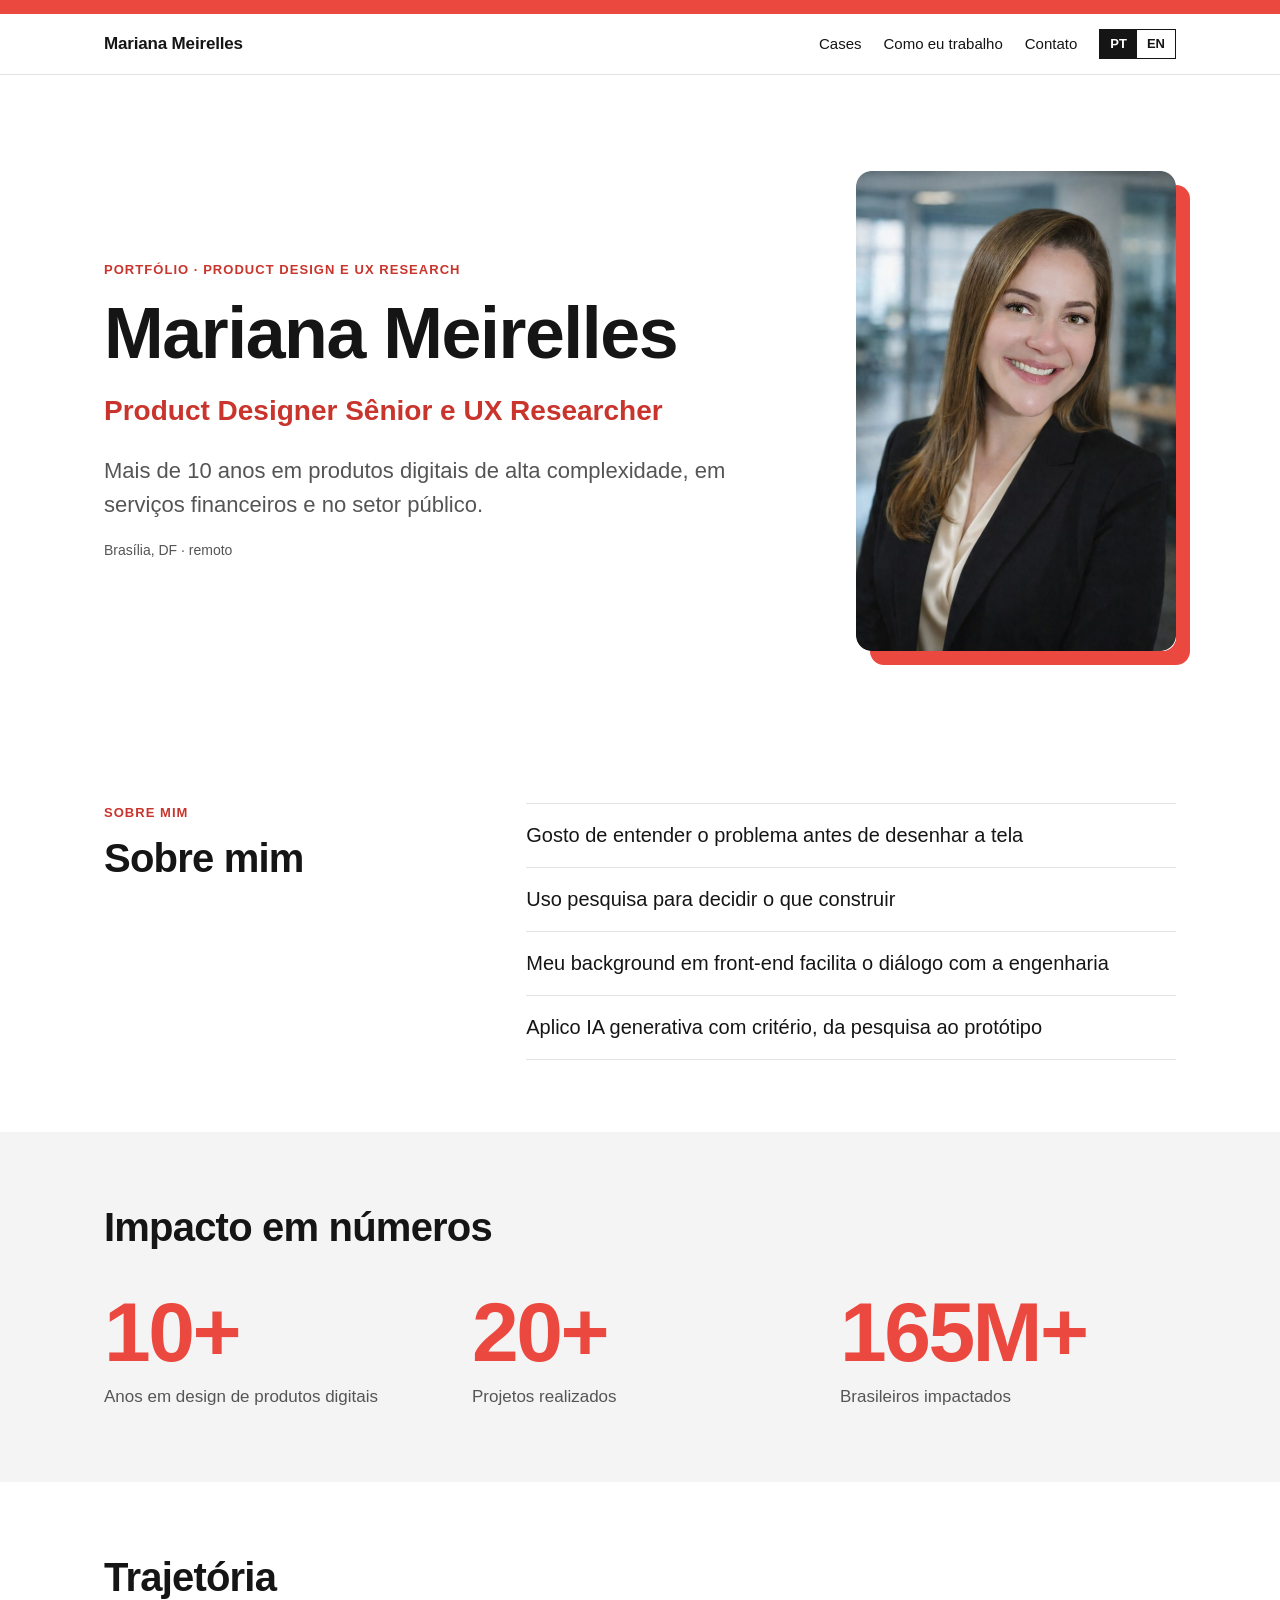
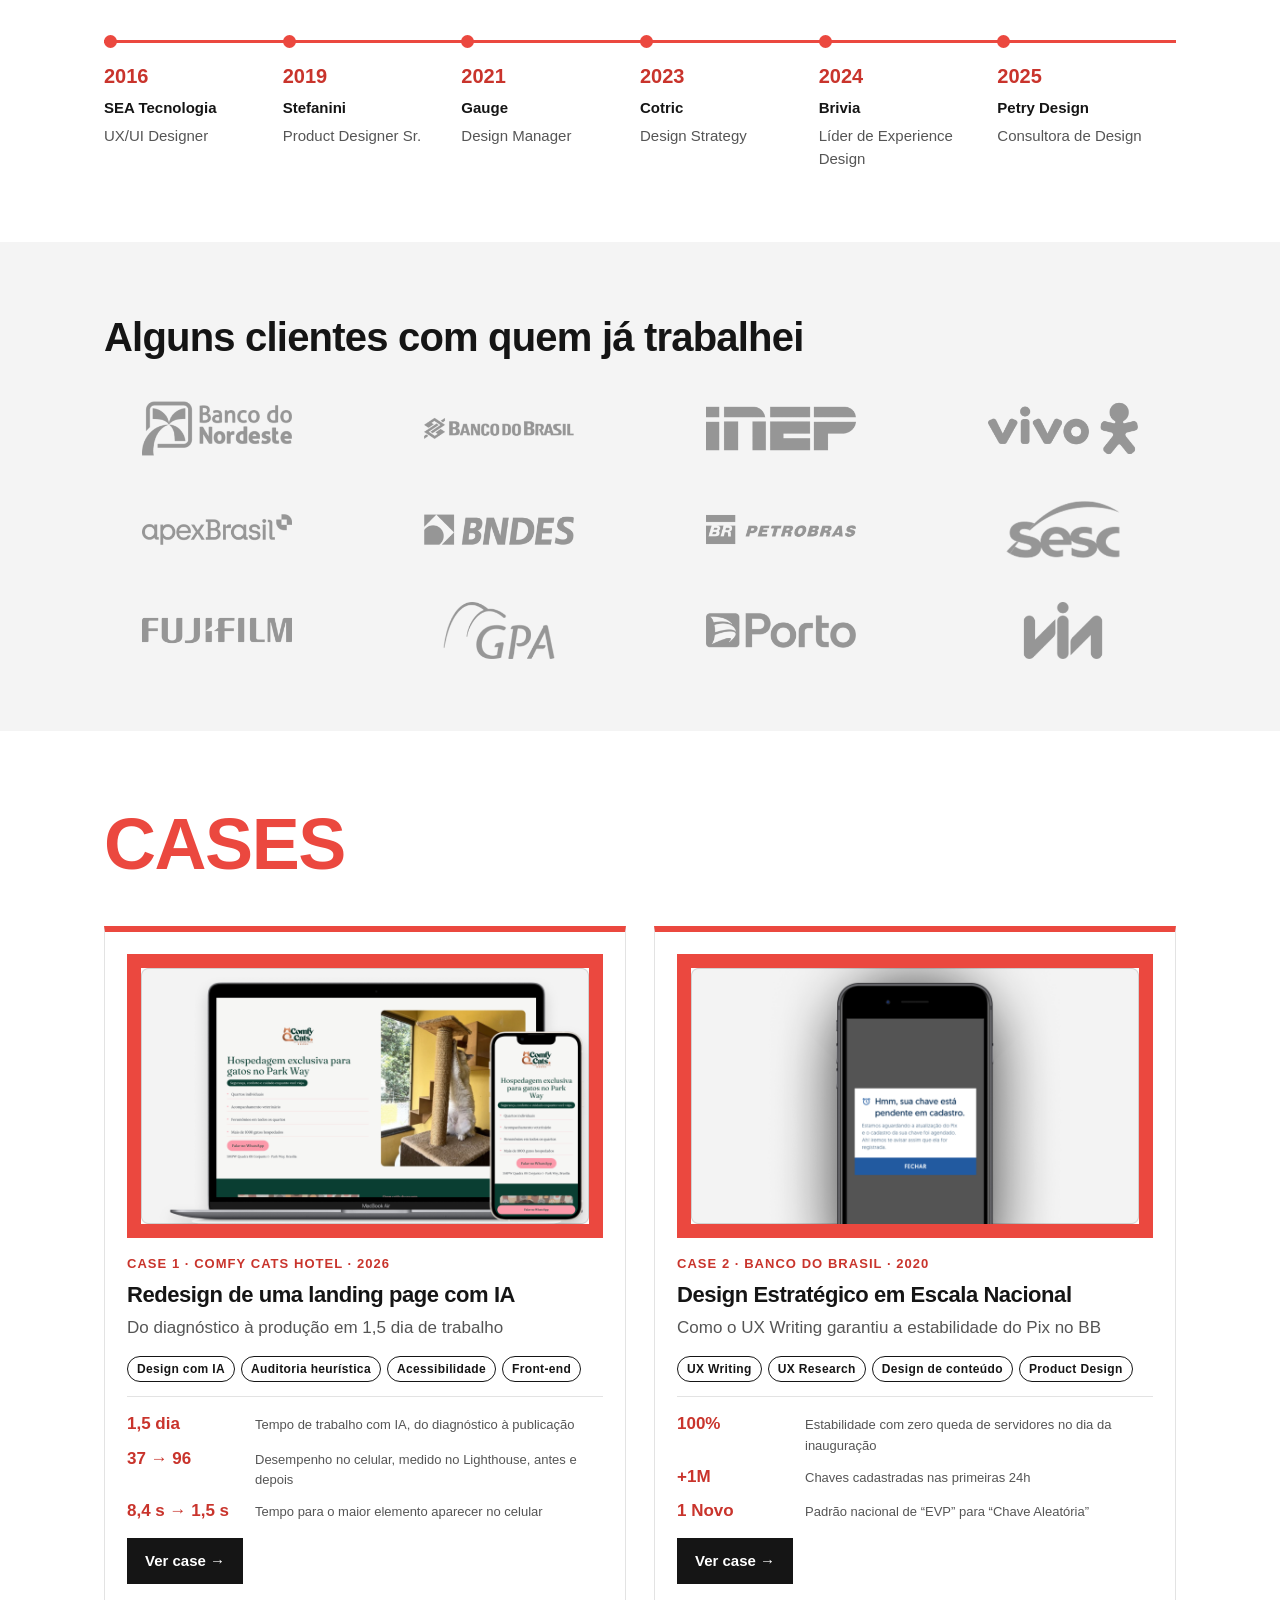
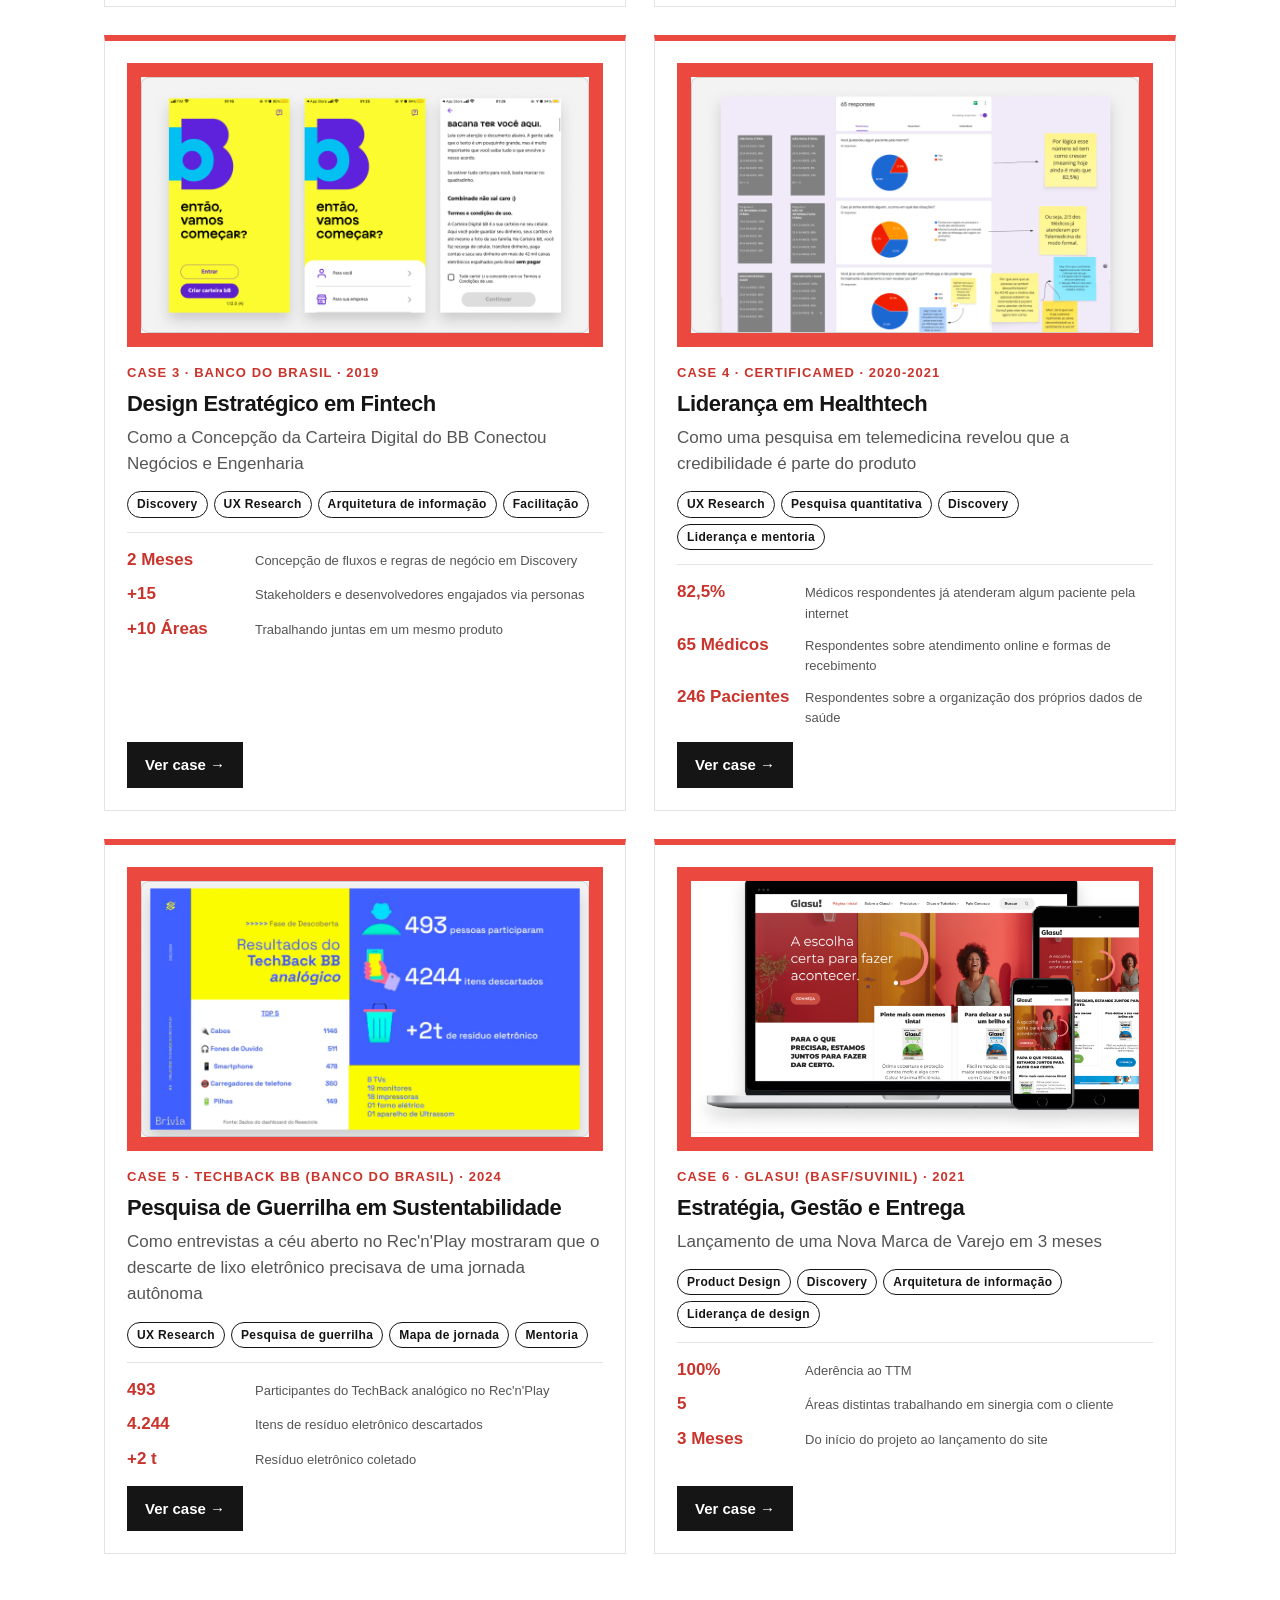
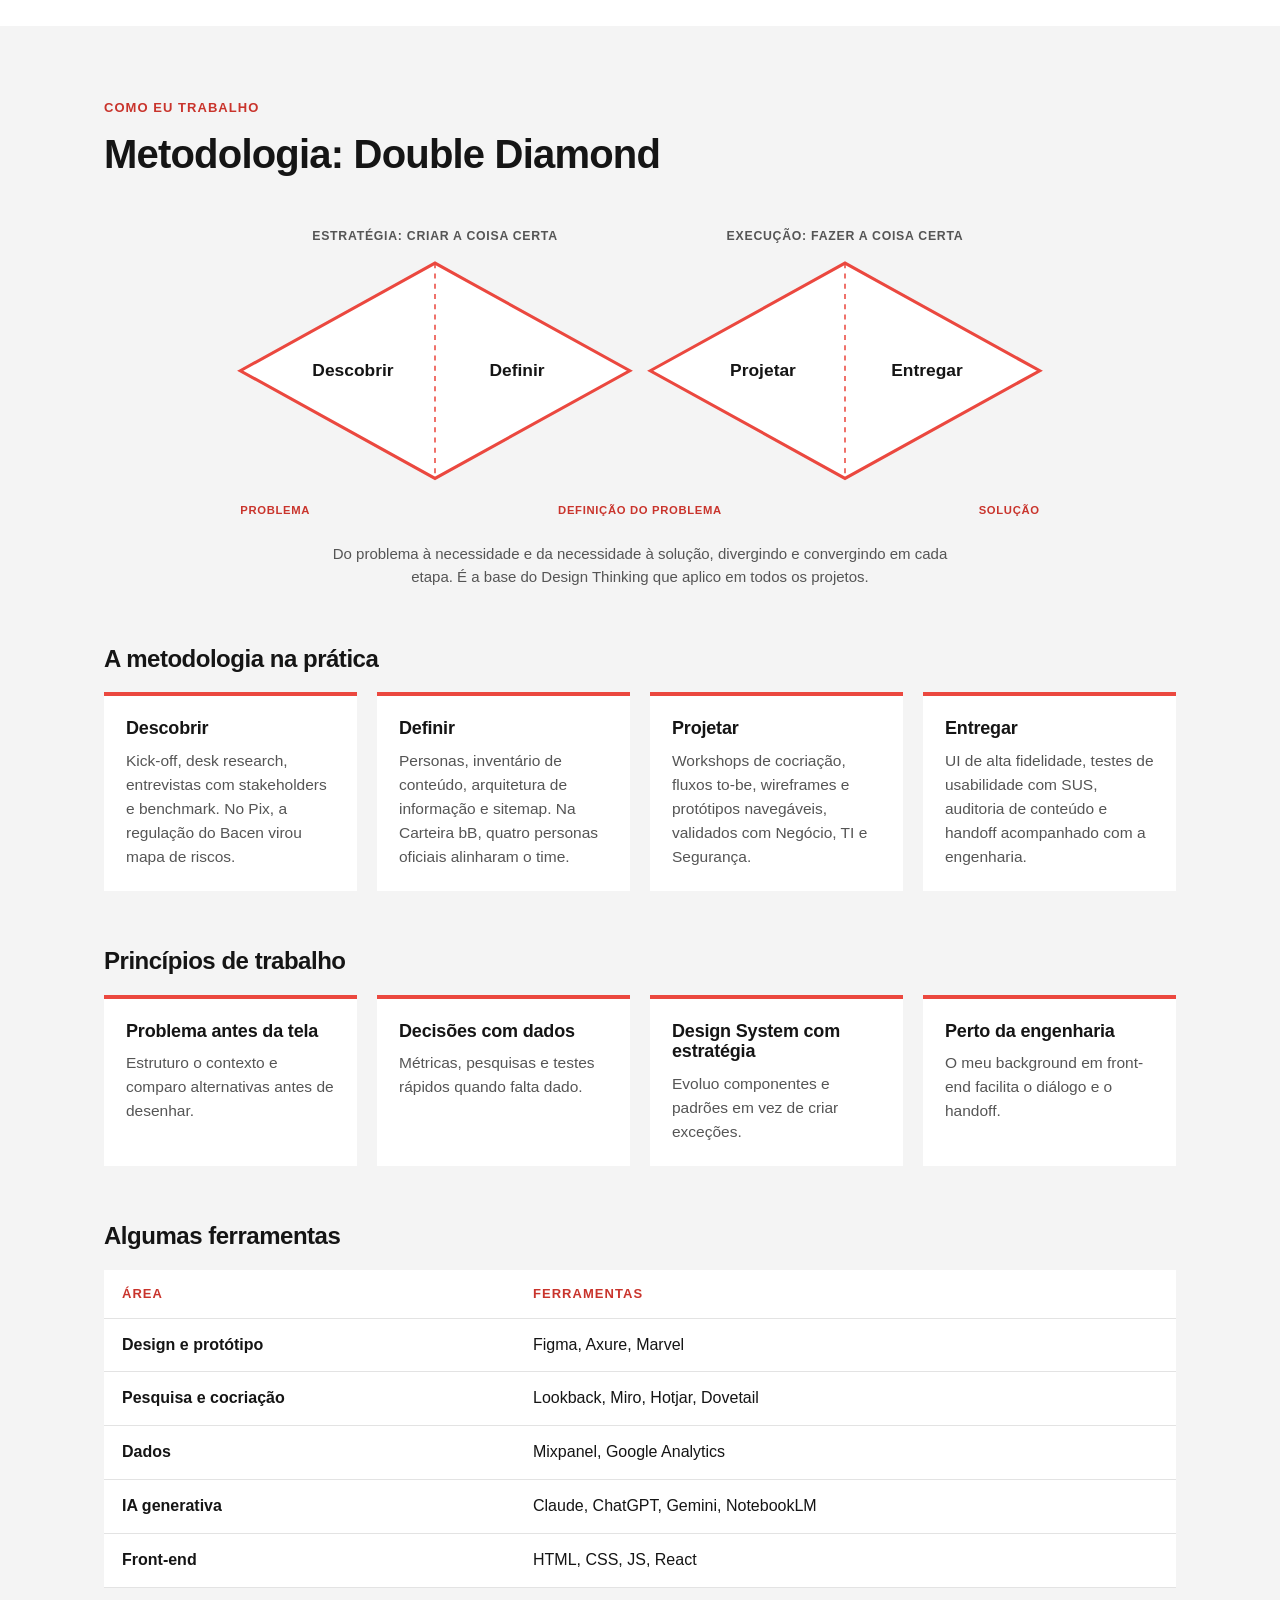
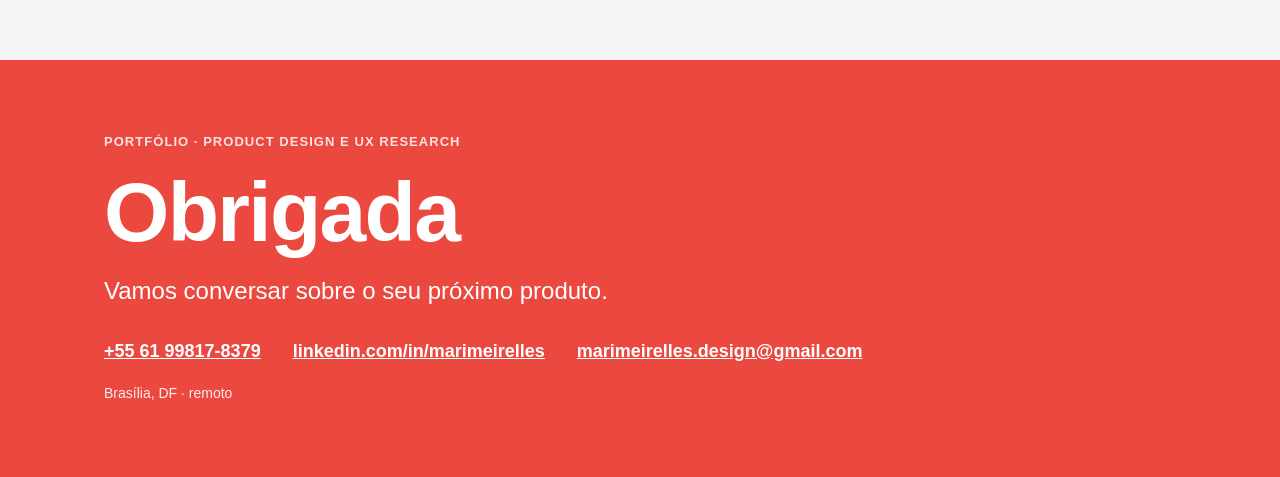
==== index.html @ c6594e9e "Adiciona o case Comfy Cats Hotel como Case 1 Co-Authored-By: Claude Opus 5.5 <noreply@anthropic.com>" ====
<!DOCTYPE html>
<html lang="pt-BR">
<head>
<meta charset="utf-8">
<meta name="viewport" content="width=device-width, initial-scale=1">
<title>Mariana Meirelles · Product Designer Sênior e UX Researcher</title>
<meta name="description" content="Portfólio de Mariana Meirelles, Product Designer Sênior e UX Researcher: cases de Comfy Cats Hotel, Pix, Carteira bB, CertificaMed, TechBack BB e Glasu!.">
<link rel="icon" type="image/png" href="favicon.png">
<link rel="apple-touch-icon" href="favicon.png">
<meta property="og:type" content="website">
<meta property="og:site_name" content="Mariana Meirelles">
<meta property="og:title" content="Mariana Meirelles · Product Designer Sênior e UX Researcher">
<meta property="og:description" content="Portfólio de Mariana Meirelles, Product Designer Sênior e UX Researcher: cases de Comfy Cats Hotel, Pix, Carteira bB, CertificaMed, TechBack BB e Glasu!.">
<meta property="og:url" content="https://marimeirelles.github.io/works/">
<meta property="og:image" content="https://marimeirelles.github.io/works/img/og-pt.png">
<meta property="og:image:width" content="1200">
<meta property="og:image:height" content="630">
<meta property="og:locale" content="pt_BR">
<meta name="twitter:card" content="summary_large_image">
<meta name="twitter:image" content="https://marimeirelles.github.io/works/img/og-pt.png">
<link rel="stylesheet" href="style.css">
</head>
<body>
<a class="skip" href="#main">Pular para o conteúdo</a>
<header class="top"><div class="wrap bar">
<a class="brand" href="index.html">Mariana Meirelles</a>
<nav aria-label="Principal">
<a href="index.html#cases">Cases</a><a href="index.html#como">Como eu trabalho</a><a href="index.html#contato">Contato</a>
<span class="lang"><a href="index.html" lang="pt" aria-current="true">PT</a><a href="en/index.html" lang="en" >EN</a></span>
</nav></div></header>
<main id="main">
<section class="hero"><div class="wrap hero-grid"><div>
<p class="kicker">PORTFÓLIO · PRODUCT DESIGN E UX RESEARCH</p>
<h1>Mariana Meirelles</h1>
<p class="role">Product Designer Sênior e UX Researcher</p>
<p class="lead">Mais de 10 anos em produtos digitais de alta complexidade, em serviços financeiros e no setor público.</p>
<p class="loc">Brasília, DF · remoto</p>
</div><img class="photo" src="img/foto-mariana.jpg" alt="Foto de Mariana Meirelles" width="640" height="960">
</div></section>
<section class="sec"><div class="wrap two"><div><p class="kicker">SOBRE MIM</p><h2>Sobre mim</h2></div><ul class="about"><li>Gosto de entender o problema antes de desenhar a tela</li><li>Uso pesquisa para decidir o que construir</li><li>Meu background em front-end facilita o diálogo com a engenharia</li><li>Aplico IA generativa com critério, da pesquisa ao protótipo</li></ul></div></section>
<section class="sec gray"><div class="wrap"><h2>Impacto em números</h2><div class="nums"><div><strong>10+</strong><span>Anos em design de produtos digitais</span></div><div><strong>20+</strong><span>Projetos realizados</span></div><div><strong>165M+</strong><span>Brasileiros impactados</span></div></div></div></section>
<section class="sec"><div class="wrap"><h2>Trajetória</h2><ol class="timeline"><li><span class="yr">2016</span><strong>SEA Tecnologia</strong><span>UX/UI Designer</span></li><li><span class="yr">2019</span><strong>Stefanini</strong><span>Product Designer Sr.</span></li><li><span class="yr">2021</span><strong>Gauge</strong><span>Design Manager</span></li><li><span class="yr">2023</span><strong>Cotric</strong><span>Design Strategy</span></li><li><span class="yr">2024</span><strong>Brivia</strong><span>Líder de Experience Design</span></li><li><span class="yr">2025</span><strong>Petry Design</strong><span>Consultora de Design</span></li></ol></div></section>
<section class="sec gray"><div class="wrap"><h2>Alguns clientes com quem já trabalhei</h2><ul class="logos"><li><img src="img/logos/banco-nordeste.png" alt="Banco do Nordeste" loading="lazy" width="538" height="204"></li><li><img src="img/logos/bb.png" alt="Banco do Brasil" loading="lazy" width="538" height="204"></li><li><img src="img/logos/inep.png" alt="Inep" loading="lazy" width="538" height="204"></li><li><img src="img/logos/vivo.png" alt="Vivo" loading="lazy" width="538" height="204"></li><li><img src="img/logos/apex-brasil.png" alt="ApexBrasil" loading="lazy" width="538" height="204"></li><li><img src="img/logos/bndes.png" alt="BNDES" loading="lazy" width="538" height="204"></li><li><img src="img/logos/petrobras.png" alt="Petrobras" loading="lazy" width="538" height="204"></li><li><img src="img/logos/sesc.png" alt="Sesc" loading="lazy" width="538" height="204"></li><li><img src="img/logos/fujifilm.png" alt="Fujifilm" loading="lazy" width="538" height="204"></li><li><img src="img/logos/gpa.png" alt="GPA" loading="lazy" width="538" height="204"></li><li><img src="img/logos/porto.png" alt="Porto" loading="lazy" width="538" height="204"></li><li><img src="img/logos/via.png" alt="Via" loading="lazy" width="538" height="204"></li></ul></div></section>
<section class="sec" id="cases"><div class="wrap"><h2 class="big">CASES</h2><div class="cases"><article class="case-card"><a href="comfy-cats-hotel.html" aria-label="Ver case: Do diagnóstico à produção em 1,5 dia de trabalho">
<div class="shot"><img src="img/comfy-mockups.png" alt="" loading="lazy" width="964" height="552"></div>
<p class="num">CASE 1 · COMFY CATS HOTEL · 2026</p>
<h3>Redesign de uma landing page com IA</h3><p class="sub">Do diagnóstico à produção em 1,5 dia de trabalho</p></a>
<ul class="tags"><li>Design com IA</li><li>Auditoria heurística</li><li>Acessibilidade</li><li>Front-end</li></ul>
<dl class="mini"><div><dt>1,5 dia</dt><dd>Tempo de trabalho com IA, do diagnóstico à publicação</dd></div><div><dt>37 → 96</dt><dd>Desempenho no celular, medido no Lighthouse, antes e depois</dd></div><div><dt>8,4 s → 1,5 s</dt><dd>Tempo para o maior elemento aparecer no celular</dd></div></dl>
<a class="btn" href="comfy-cats-hotel.html">Ver case <span aria-hidden="true">→</span></a></article><article class="case-card"><a href="pix.html" aria-label="Ver case: Como o UX Writing garantiu a estabilidade do Pix no BB">
<div class="shot"><img src="img/pix-mensagem-chave-pendente.png" alt="" loading="lazy" width="964" height="552"></div>
<p class="num">CASE 2 · BANCO DO BRASIL · 2020</p>
<h3>Design Estratégico em Escala Nacional</h3><p class="sub">Como o UX Writing garantiu a estabilidade do Pix no BB</p></a>
<ul class="tags"><li>UX Writing</li><li>UX Research</li><li>Design de conteúdo</li><li>Product Design</li></ul>
<dl class="mini"><div><dt>100%</dt><dd>Estabilidade com zero queda de servidores no dia da inauguração</dd></div><div><dt>+1M</dt><dd>Chaves cadastradas nas primeiras 24h</dd></div><div><dt>1 Novo</dt><dd>Padrão nacional de “EVP” para “Chave Aleatória”</dd></div></dl>
<a class="btn" href="pix.html">Ver case <span aria-hidden="true">→</span></a></article><article class="case-card"><a href="carteira-bb.html" aria-label="Ver case: Como a Concepção da Carteira Digital do BB Conectou Negócios e Engenharia">
<div class="shot"><img src="img/carteira-layout-onboarding.png" alt="" loading="lazy" width="964" height="552"></div>
<p class="num">CASE 3 · BANCO DO BRASIL · 2019</p>
<h3>Design Estratégico em Fintech</h3><p class="sub">Como a Concepção da Carteira Digital do BB Conectou Negócios e Engenharia</p></a>
<ul class="tags"><li>Discovery</li><li>UX Research</li><li>Arquitetura de informação</li><li>Facilitação</li></ul>
<dl class="mini"><div><dt>2 Meses</dt><dd>Concepção de fluxos e regras de negócio em Discovery</dd></div><div><dt>+15</dt><dd>Stakeholders e desenvolvedores engajados via personas</dd></div><div><dt>+10 Áreas</dt><dd>Trabalhando juntas em um mesmo produto</dd></div></dl>
<a class="btn" href="carteira-bb.html">Ver case <span aria-hidden="true">→</span></a></article><article class="case-card"><a href="certificamed.html" aria-label="Ver case: Como uma pesquisa em telemedicina revelou que a credibilidade é parte do produto">
<div class="shot"><img src="img/certificamed-pesquisa-com-medicos.png" alt="" loading="lazy" width="964" height="552"></div>
<p class="num">CASE 4 · CERTIFICAMED · 2020-2021</p>
<h3>Liderança em Healthtech</h3><p class="sub">Como uma pesquisa em telemedicina revelou que a credibilidade é parte do produto</p></a>
<ul class="tags"><li>UX Research</li><li>Pesquisa quantitativa</li><li>Discovery</li><li>Liderança e mentoria</li></ul>
<dl class="mini"><div><dt>82,5%</dt><dd>Médicos respondentes já atenderam algum paciente pela internet</dd></div><div><dt>65 Médicos</dt><dd>Respondentes sobre atendimento online e formas de recebimento</dd></div><div><dt>246 Pacientes</dt><dd>Respondentes sobre a organização dos próprios dados de saúde</dd></div></dl>
<a class="btn" href="certificamed.html">Ver case <span aria-hidden="true">→</span></a></article><article class="case-card"><a href="techback-bb.html" aria-label="Ver case: Como entrevistas a céu aberto no Rec&#x27;n&#x27;Play mostraram que o descarte de lixo eletrônico precisava de uma jornada autônoma">
<div class="shot"><img src="img/techback-resultados.png" alt="" loading="lazy" width="964" height="552"></div>
<p class="num">CASE 5 · TECHBACK BB (BANCO DO BRASIL) · 2024</p>
<h3>Pesquisa de Guerrilha em Sustentabilidade</h3><p class="sub">Como entrevistas a céu aberto no Rec'n'Play mostraram que o descarte de lixo eletrônico precisava de uma jornada autônoma</p></a>
<ul class="tags"><li>UX Research</li><li>Pesquisa de guerrilha</li><li>Mapa de jornada</li><li>Mentoria</li></ul>
<dl class="mini"><div><dt>493</dt><dd>Participantes do TechBack analógico no Rec'n'Play</dd></div><div><dt>4.244</dt><dd>Itens de resíduo eletrônico descartados</dd></div><div><dt>+2 t</dt><dd>Resíduo eletrônico coletado</dd></div></dl>
<a class="btn" href="techback-bb.html">Ver case <span aria-hidden="true">→</span></a></article><article class="case-card"><a href="glasu.html" aria-label="Ver case: Lançamento de uma Nova Marca de Varejo em 3 meses">
<div class="shot"><img src="img/glasu-capa.png" alt="" loading="lazy" width="964" height="552"></div>
<p class="num">CASE 6 · GLASU! (BASF/SUVINIL) · 2021</p>
<h3>Estratégia, Gestão e Entrega</h3><p class="sub">Lançamento de uma Nova Marca de Varejo em 3 meses</p></a>
<ul class="tags"><li>Product Design</li><li>Discovery</li><li>Arquitetura de informação</li><li>Liderança de design</li></ul>
<dl class="mini"><div><dt>100%</dt><dd>Aderência ao TTM</dd></div><div><dt>5</dt><dd>Áreas distintas trabalhando em sinergia com o cliente</dd></div><div><dt>3 Meses</dt><dd>Do início do projeto ao lançamento do site</dd></div></dl>
<a class="btn" href="glasu.html">Ver case <span aria-hidden="true">→</span></a></article></div></div></section>
<section class="sec gray" id="como"><div class="wrap">
<p class="kicker">COMO EU TRABALHO</p><h2>Metodologia: Double Diamond</h2>
<svg class="dd" viewBox="0 0 800 300" role="img" aria-label="Double Diamond: Descobrir, Definir, Projetar, Entregar">
<text x="200" y="22" class="t">ESTRATÉGIA: CRIAR A COISA CERTA</text><text x="600" y="22" class="t">EXECUÇÃO: FAZER A COISA CERTA</text>
<polygon points="10,150 200,45 390,150 200,255" /><polygon points="410,150 600,45 790,150 600,255" />
<line x1="200" y1="45" x2="200" y2="255"/><line x1="600" y1="45" x2="600" y2="255"/>
<text x="120" y="155" class="l">Descobrir</text><text x="280" y="155" class="l">Definir</text>
<text x="520" y="155" class="l">Projetar</text><text x="680" y="155" class="l">Entregar</text>
<text x="10" y="290" class="b" style="text-anchor:start">PROBLEMA</text><text x="400" y="290" class="b">DEFINIÇÃO DO PROBLEMA</text><text x="790" y="290" class="b" style="text-anchor:end">SOLUÇÃO</text>
</svg><p class="cap center">Do problema à necessidade e da necessidade à solução, divergindo e convergindo em cada etapa. É a base do Design Thinking que aplico em todos os projetos.</p>
<h3 class="h3">A metodologia na prática</h3><div class="grid4"><div class="card"><h4>Descobrir</h4><p>Kick-off, desk research, entrevistas com stakeholders e benchmark. No Pix, a regulação do Bacen virou mapa de riscos.</p></div><div class="card"><h4>Definir</h4><p>Personas, inventário de conteúdo, arquitetura de informação e sitemap. Na Carteira bB, quatro personas oficiais alinharam o time.</p></div><div class="card"><h4>Projetar</h4><p>Workshops de cocriação, fluxos to-be, wireframes e protótipos navegáveis, validados com Negócio, TI e Segurança.</p></div><div class="card"><h4>Entregar</h4><p>UI de alta fidelidade, testes de usabilidade com SUS, auditoria de conteúdo e handoff acompanhado com a engenharia.</p></div></div><h3 class="h3">Princípios de trabalho</h3><div class="grid4"><div class="card"><h4>Problema antes da tela</h4><p>Estruturo o contexto e comparo alternativas antes de desenhar.</p></div><div class="card"><h4>Decisões com dados</h4><p>Métricas, pesquisas e testes rápidos quando falta dado.</p></div><div class="card"><h4>Design System com estratégia</h4><p>Evoluo componentes e padrões em vez de criar exceções.</p></div><div class="card"><h4>Perto da engenharia</h4><p>O meu background em front-end facilita o diálogo e o handoff.</p></div></div><h3 class="h3">Algumas ferramentas</h3><table class="tools"><thead><tr><th scope="col">Área</th><th scope="col">Ferramentas</th></tr></thead><tbody><tr><th scope="row">Design e protótipo</th><td>Figma, Axure, Marvel</td></tr><tr><th scope="row">Pesquisa e cocriação</th><td>Lookback, Miro, Hotjar, Dovetail</td></tr><tr><th scope="row">Dados</th><td>Mixpanel, Google Analytics</td></tr><tr><th scope="row">IA generativa</th><td>Claude, ChatGPT, Gemini, NotebookLM</td></tr><tr><th scope="row">Front-end</th><td>HTML, CSS, JS, React</td></tr></tbody></table></div></section>
</main>
<footer id="contato" class="foot"><div class="wrap">
<p class="kicker light">PORTFÓLIO · PRODUCT DESIGN E UX RESEARCH</p>
<h2>Obrigada</h2><p class="talk">Vamos conversar sobre o seu próximo produto.</p>
<ul class="contact">
<li><a href="tel:+5561998178379">+55 61 99817-8379</a></li>
<li><a href="https://linkedin.com/in/marimeirelles" target="_blank" rel="noopener">linkedin.com/in/marimeirelles</a></li>
<li><a href="mailto:marimeirelles.design@gmail.com">marimeirelles.design@gmail.com</a></li>
</ul><p class="loc">Brasília, DF · remoto</p></div></footer>
</body>
</html>
---- style.css ----
:root{--red:#EB483F;--red-d:#C9342C;--ink:#151515;--mut:#555;--line:#E3E3E3;--gray:#F4F4F4}
*{box-sizing:border-box}
html{scroll-behavior:smooth}
body{margin:0;font-family:"Helvetica Neue",Helvetica,Arial,sans-serif;color:var(--ink);background:#fff;line-height:1.55;font-size:17px;-webkit-font-smoothing:antialiased}
img{max-width:100%;height:auto;display:block}
a{color:inherit}
a:focus-visible{outline:3px solid var(--ink);outline-offset:3px}
.skip{position:absolute;left:-999px}.skip:focus{left:12px;top:12px;background:#fff;padding:8px 12px;z-index:9}
.wrap{max-width:1120px;margin:0 auto;padding:0 24px}
.top{border-top:14px solid var(--red);background:#fff;position:sticky;top:0;z-index:5;border-bottom:1px solid var(--line)}
.bar{display:flex;justify-content:space-between;align-items:center;gap:16px;min-height:60px;flex-wrap:wrap}
.brand{font-weight:700;text-decoration:none;letter-spacing:-.01em}
nav{display:flex;gap:22px;align-items:center;font-size:15px;flex-wrap:wrap}
nav a{text-decoration:none;font-weight:500}
nav a:hover{color:var(--red-d)}
.lang{display:inline-flex;border:1px solid var(--ink)}
.lang a{padding:4px 10px;font-weight:700;font-size:13px}
.lang a[aria-current]{background:var(--ink);color:#fff}
.kicker{font-size:13px;font-weight:700;letter-spacing:.08em;color:var(--red-d);margin:0 0 12px}
.kicker.light{color:#fff;opacity:.85}
h1,h2,h3,h4{line-height:1.15;letter-spacing:-.02em;margin:0}
.hero{padding:96px 0 80px}
.hero-grid{display:grid;grid-template-columns:1fr minmax(220px,320px);gap:56px;align-items:center}
.photo{width:100%;border-radius:14px;box-shadow:14px 14px 0 var(--red)}
.hero h1{font-size:clamp(40px,5.6vw,72px);font-weight:700}
.role{font-size:clamp(20px,3vw,28px);font-weight:700;color:var(--red-d);margin:14px 0 0}
.lead{font-size:clamp(18px,2.2vw,22px);max-width:640px;margin:22px 0 0;color:var(--mut)}
.loc{font-size:14px;color:var(--mut);margin:18px 0 0}
.sec{padding:72px 0}
.sec.gray{background:var(--gray)}
.sec h2{font-size:clamp(28px,4vw,40px);font-weight:700;margin-bottom:40px}
.sec h2.big{font-size:clamp(44px,7vw,72px);color:var(--red)}
.two{display:grid;grid-template-columns:1fr 1.7fr;gap:40px}
.about{list-style:none;margin:0;padding:0;font-size:20px}
.about li{padding:16px 0;border-top:1px solid var(--line)}
.about li:last-child{border-bottom:1px solid var(--line)}
.nums{display:grid;grid-template-columns:repeat(3,1fr);gap:32px}
.nums strong{display:block;font-size:clamp(48px,8vw,84px);line-height:1;color:var(--red);letter-spacing:-.03em}
.nums span{display:block;margin-top:10px;color:var(--mut)}
.timeline{list-style:none;margin:0;padding:0;display:grid;grid-template-columns:repeat(6,1fr);gap:0;border-top:3px solid var(--red)}
.timeline li{padding:18px 16px 0 0;display:flex;flex-direction:column;gap:4px;font-size:15px;position:relative}
.timeline li::before{content:"";position:absolute;top:-8px;left:0;width:13px;height:13px;border-radius:50%;background:var(--red)}
.timeline .yr{font-weight:700;color:var(--red-d);font-size:20px}
.timeline li span:last-child{color:var(--mut)}
.logos{list-style:none;margin:0;padding:0;display:grid;grid-template-columns:repeat(4,1fr);gap:44px 56px;align-items:center}
.logos img{width:100%;max-width:150px;margin:0 auto}
.cases{display:grid;grid-template-columns:repeat(2,1fr);gap:28px}
.case-card{border:1px solid var(--line);border-top:6px solid var(--red);padding:22px;display:flex;flex-direction:column;gap:14px;background:#fff}
.case-card>a:first-child{text-decoration:none;display:block}
.shot{background:var(--red);padding:14px;margin-bottom:16px}
.shot img{background:#fff;aspect-ratio:964/552;object-fit:cover;width:100%}
.num{font-size:13px;font-weight:700;letter-spacing:.08em;color:var(--red-d);margin:0 0 8px}
.case-card h3{font-size:22px}
.sub{color:var(--mut);margin:8px 0 0}
.tags{list-style:none;display:flex;flex-wrap:wrap;gap:6px;margin:0;padding:0}
.tags li{font-size:12px;font-weight:700;letter-spacing:.03em;border:1px solid var(--ink);padding:3px 9px;border-radius:99px}
.mini{margin:0;display:grid;gap:8px;border-top:1px solid var(--line);padding-top:14px}
.mini div{display:grid;grid-template-columns:118px 1fr;gap:10px;align-items:baseline}
.mini dt{white-space:nowrap}
.mini dt{font-weight:700;color:var(--red-d)}
.mini dd{margin:0;font-size:13px;color:var(--mut)}
.btn{margin-top:auto;display:inline-block;align-self:flex-start;background:var(--ink);color:#fff;text-decoration:none;font-weight:700;padding:11px 18px;font-size:15px}
.btn:hover{background:var(--red-d)}
.dd{width:100%;max-width:820px;margin:0 auto;display:block}
.dd polygon{fill:#fff;stroke:var(--red);stroke-width:3}
.dd line{stroke:var(--red);stroke-width:1.5;stroke-dasharray:5 5}
.dd text{font-family:inherit;text-anchor:middle}
.dd .t{font-size:12px;font-weight:700;letter-spacing:.06em;fill:#555}
.dd .l{font-size:17px;font-weight:700;fill:#151515}
.dd .b{font-size:11px;font-weight:700;letter-spacing:.06em;fill:#C9342C}
.cap{color:var(--mut);font-size:15px;max-width:640px}
.center{margin:18px auto 0;text-align:center}
.h3{font-size:24px;margin:56px 0 20px}
.grid4{display:grid;grid-template-columns:repeat(4,1fr);gap:20px}
.grid2{display:grid;grid-template-columns:repeat(2,1fr);gap:20px}
.card{background:#fff;padding:22px;border-top:4px solid var(--red)}
.card.line{border:1px solid var(--line);border-top:4px solid var(--red)}
.card h3,.card h4{font-size:18px;margin-bottom:10px;letter-spacing:-.01em}
.card p{margin:0;color:var(--mut);font-size:15.5px}
.tools{width:100%;border-collapse:collapse;background:#fff}
.tools th,.tools td{text-align:left;padding:14px 18px;border-bottom:1px solid var(--line);font-size:16px}
.tools thead th{font-size:13px;letter-spacing:.08em;text-transform:uppercase;color:var(--red-d)}
.case-hero{padding:56px 0 48px}
.case-hero .btn.live{margin-top:36px}
.tldr{background:var(--gray);padding:40px 0 44px}
.tldr-grid{display:grid;grid-template-columns:repeat(3,1fr);gap:28px}
.tldr-grid div{border-top:4px solid var(--red);padding-top:14px}
.tldr h2{font-size:18px;margin-bottom:8px;letter-spacing:-.01em}
.tldr p{margin:0;font-size:16px}
.tldr .kicker{margin-bottom:18px}
.crumb{margin:0 0 28px;font-size:14px}
.crumb a{text-decoration:none;font-weight:700}
.case-hero h1{font-size:clamp(32px,5.4vw,56px);max-width:900px}
.case-hero .sub{font-size:clamp(18px,2.4vw,24px);max-width:760px;margin:14px 0 22px}
.metrics{display:grid;grid-template-columns:repeat(3,1fr);gap:28px;margin:40px 0 0}
.metrics dt{font-size:clamp(34px,5vw,54px);font-weight:700;color:var(--red);line-height:1;letter-spacing:-.03em}
.metrics dd{margin:10px 0 0;color:var(--mut);font-size:15px;max-width:260px}
.split{display:grid;grid-template-columns:260px 1fr;gap:56px;align-items:start}
.meta{margin:0;background:var(--gray);padding:26px;display:grid;gap:18px;position:sticky;top:96px}
.meta dt{font-weight:700;font-size:18px}
.meta dd{margin:2px 0 0;color:var(--mut);font-size:15px}
.prose h2{font-size:15px;letter-spacing:.08em;text-transform:uppercase;margin:36px 0 12px}
.prose h2:first-child{margin-top:0}
.prose p{margin:0 0 14px;font-size:18px}
.hint{color:var(--mut);margin:-28px 0 32px}
.block{display:grid;grid-template-columns:1fr 1fr;gap:40px;padding:36px 0;border-top:1px solid var(--line);align-items:start}
.acts{list-style:none;margin:0;padding:0;display:grid;gap:28px}
.acts>li{display:grid;grid-template-columns:38px 1fr;gap:14px}
.acts .n{width:32px;height:32px;border-radius:50%;border:2px solid var(--red);color:var(--red-d);font-weight:700;font-size:14px;display:grid;place-items:center}
.acts h3{font-size:18px;margin:4px 0 8px;letter-spacing:-.01em}
.txt{color:var(--mut);font-size:15.5px}
.txt ul,.txt ol{margin:10px 0 0;padding-left:20px}
.txt strong{color:var(--ink)}
.figs{background:var(--red);padding:22px;display:grid;gap:22px}
.figs.solo{max-width:640px;margin:0 0 28px}
.figs.solo.duo{max-width:none;grid-template-columns:1fr 1fr}
figure{margin:0;background:#fff;padding:10px}
figure img{width:100%}
figcaption{font-size:12.5px;color:var(--mut);padding:8px 2px 2px;line-height:1.4}
.next{background:var(--ink);color:#fff}
.next a{display:block;padding:44px 0;text-decoration:none}
.next span{font-size:13px;letter-spacing:.08em;text-transform:uppercase;opacity:.75;font-weight:700}
.next strong{display:block;font-size:clamp(20px,3vw,30px);margin-top:8px;max-width:820px;line-height:1.2}
.next strong span{font-size:inherit;opacity:1}
.foot{background:var(--red);color:#fff;padding:72px 0}
.foot h2{font-size:clamp(44px,8vw,84px);font-weight:700}
.talk{font-size:clamp(18px,2.4vw,24px);margin:12px 0 28px}
.contact{list-style:none;padding:0;margin:0;display:flex;flex-wrap:wrap;gap:12px 32px;font-weight:700;font-size:18px}
.foot .loc{color:#fff;opacity:.9}
.foot a:focus-visible{outline-color:#fff}
@media (min-width:1100px){.about li{white-space:nowrap}}
@media (max-width:900px){
.two,.split,.block,.hero-grid{grid-template-columns:1fr}
.photo{max-width:260px;grid-row:1}
.meta{position:static;grid-template-columns:1fr 1fr}
.cases{grid-template-columns:1fr}
.logos{grid-template-columns:repeat(3,1fr);gap:20px 24px}
.grid4{grid-template-columns:1fr 1fr}
.timeline{grid-template-columns:repeat(3,1fr);row-gap:28px;border-top:0}
.timeline li{border-top:3px solid var(--red)}
}
@media (max-width:560px){
body{font-size:16px}
.nums,.metrics,.grid2,.grid4,.figs.solo.duo,.tldr-grid{grid-template-columns:1fr}
.logos{grid-template-columns:repeat(2,1fr)}
.timeline{grid-template-columns:1fr 1fr}
.hero{padding:56px 0}
.sec{padding:52px 0}
.dd .l{font-size:20px}
}
@media (prefers-reduced-motion:reduce){html{scroll-behavior:auto}}
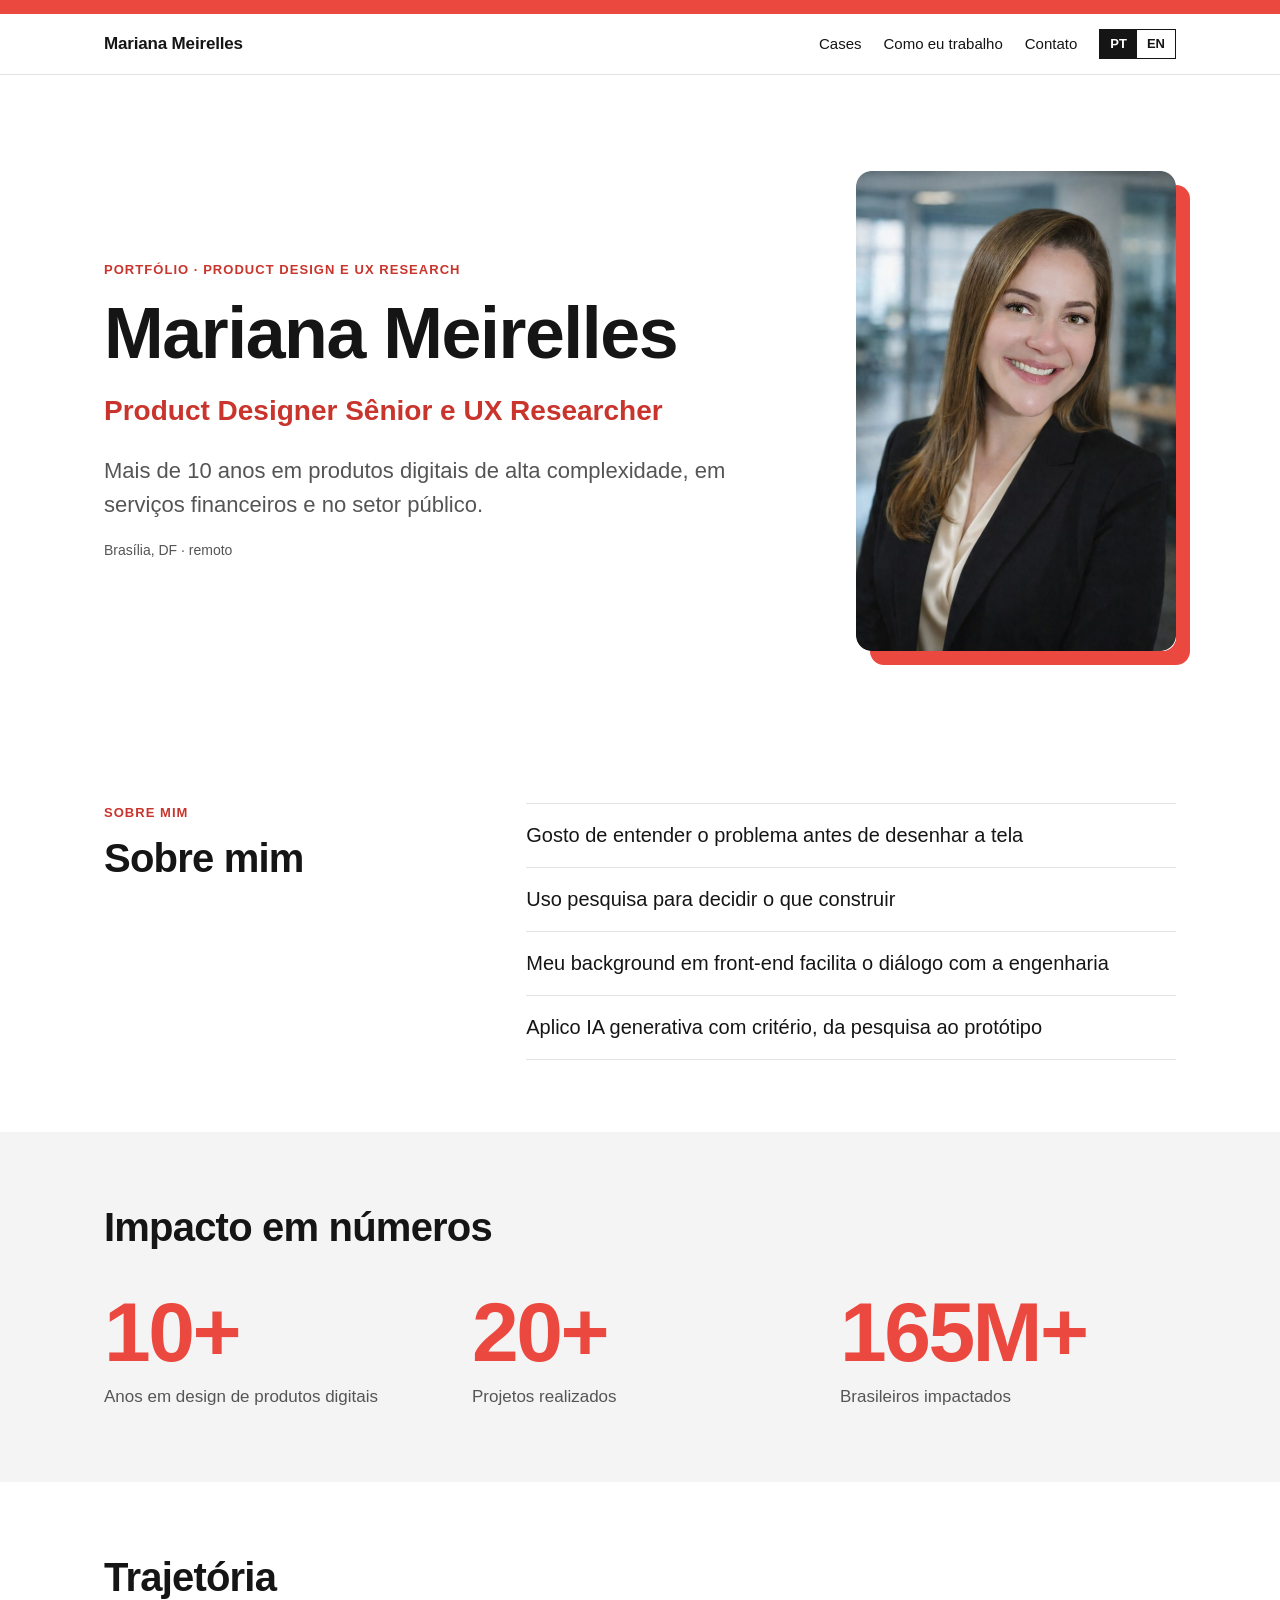
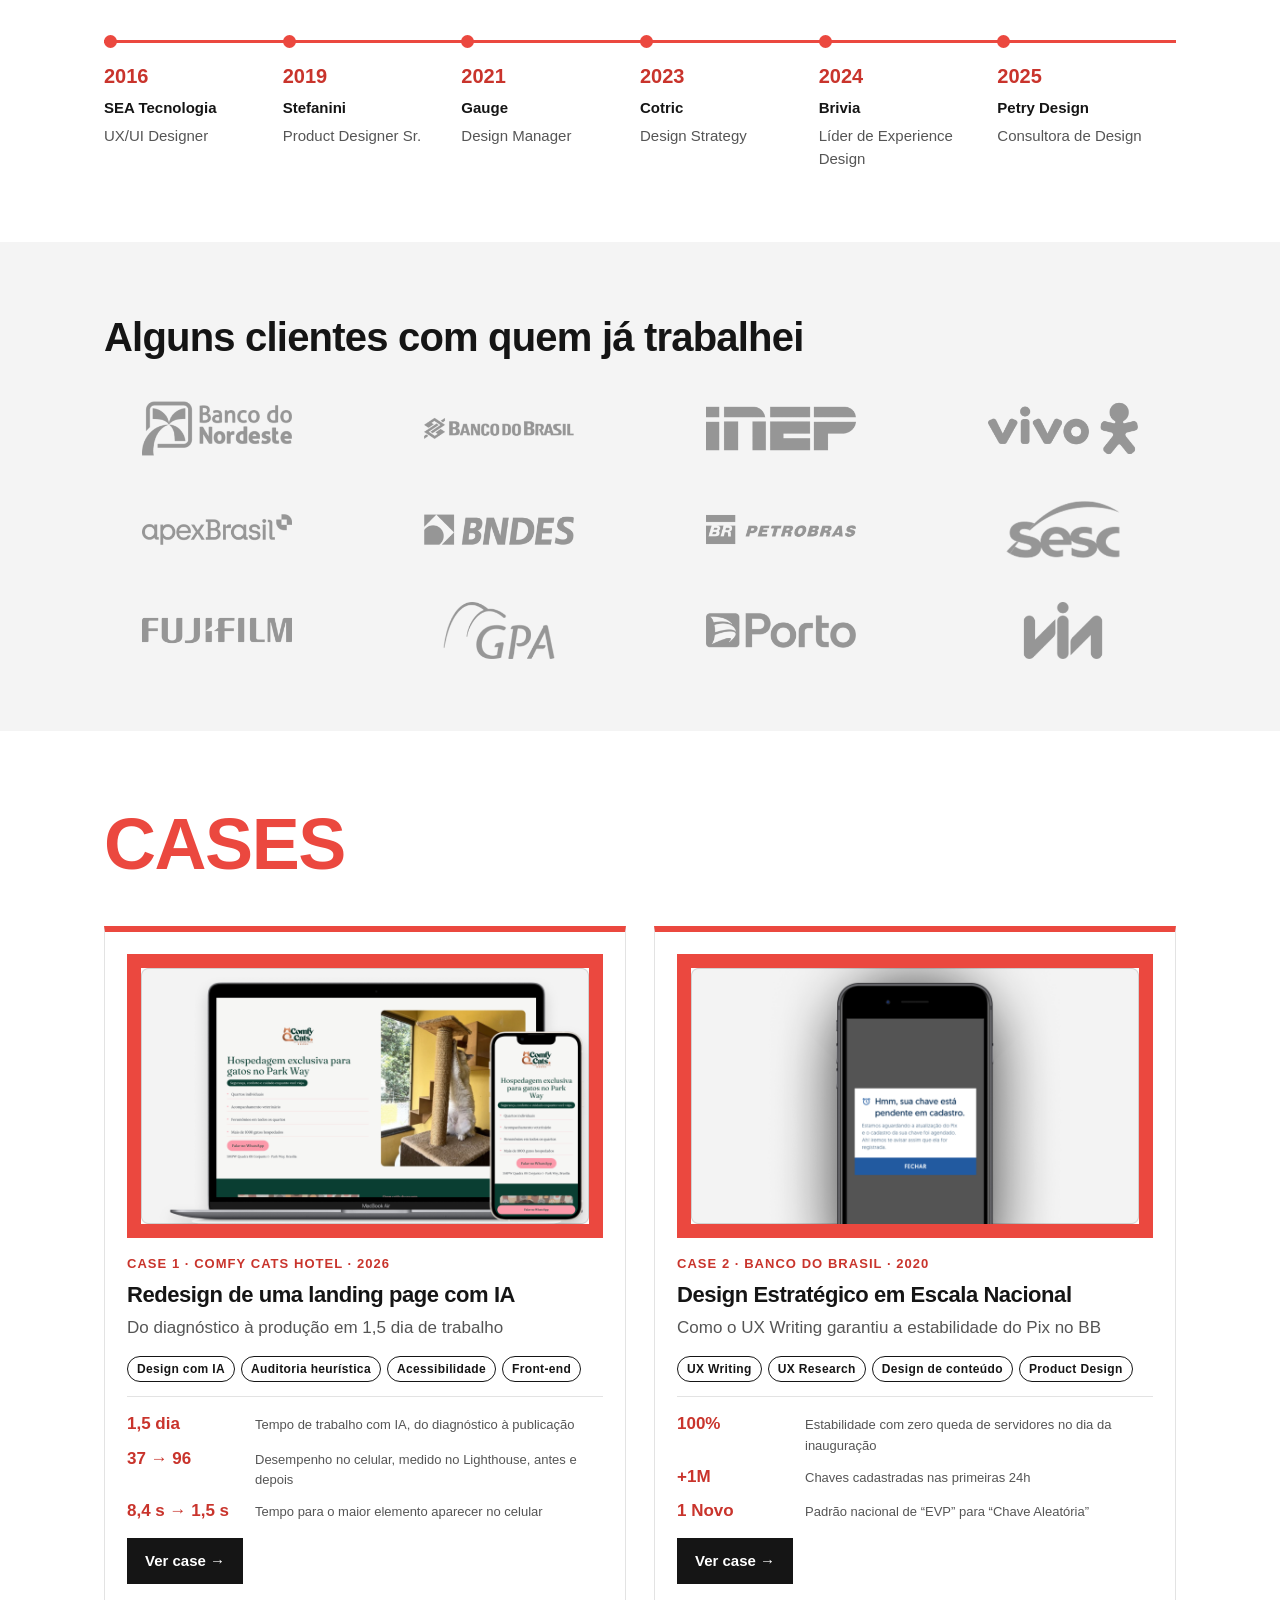
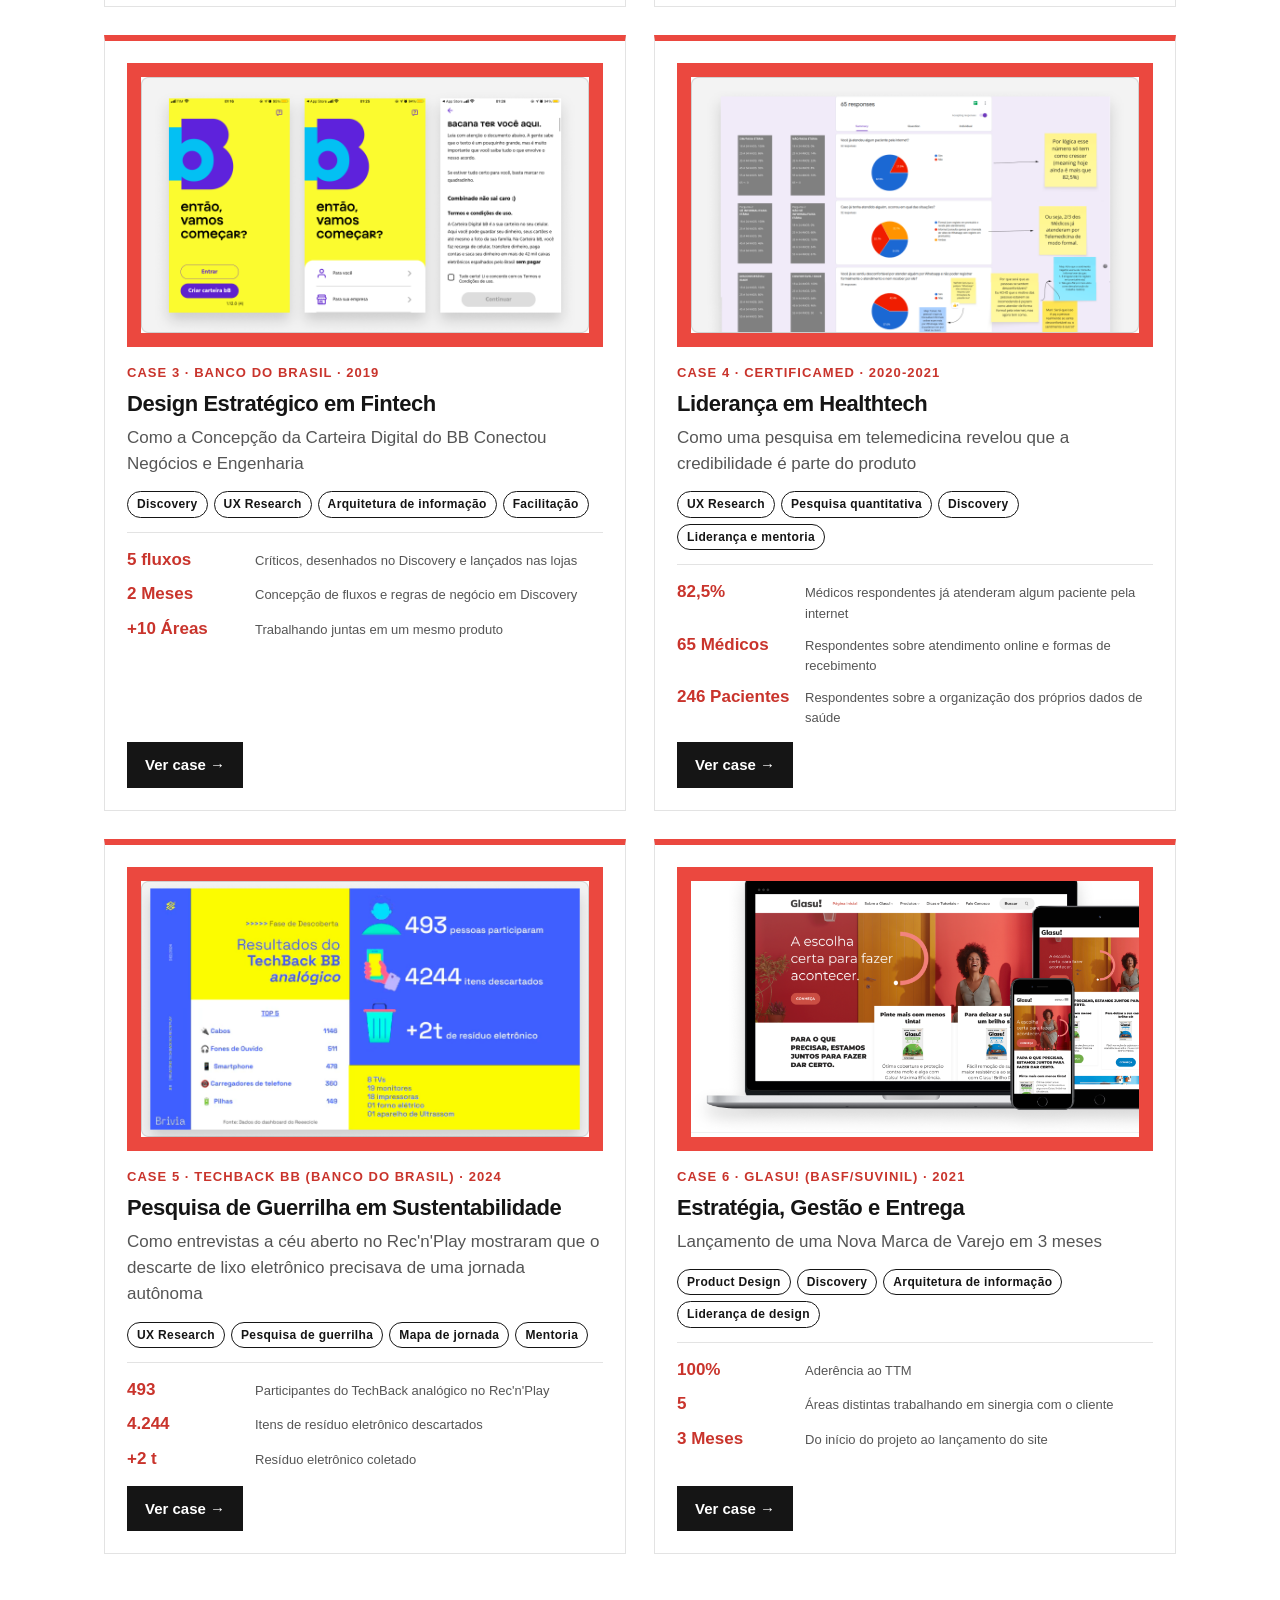
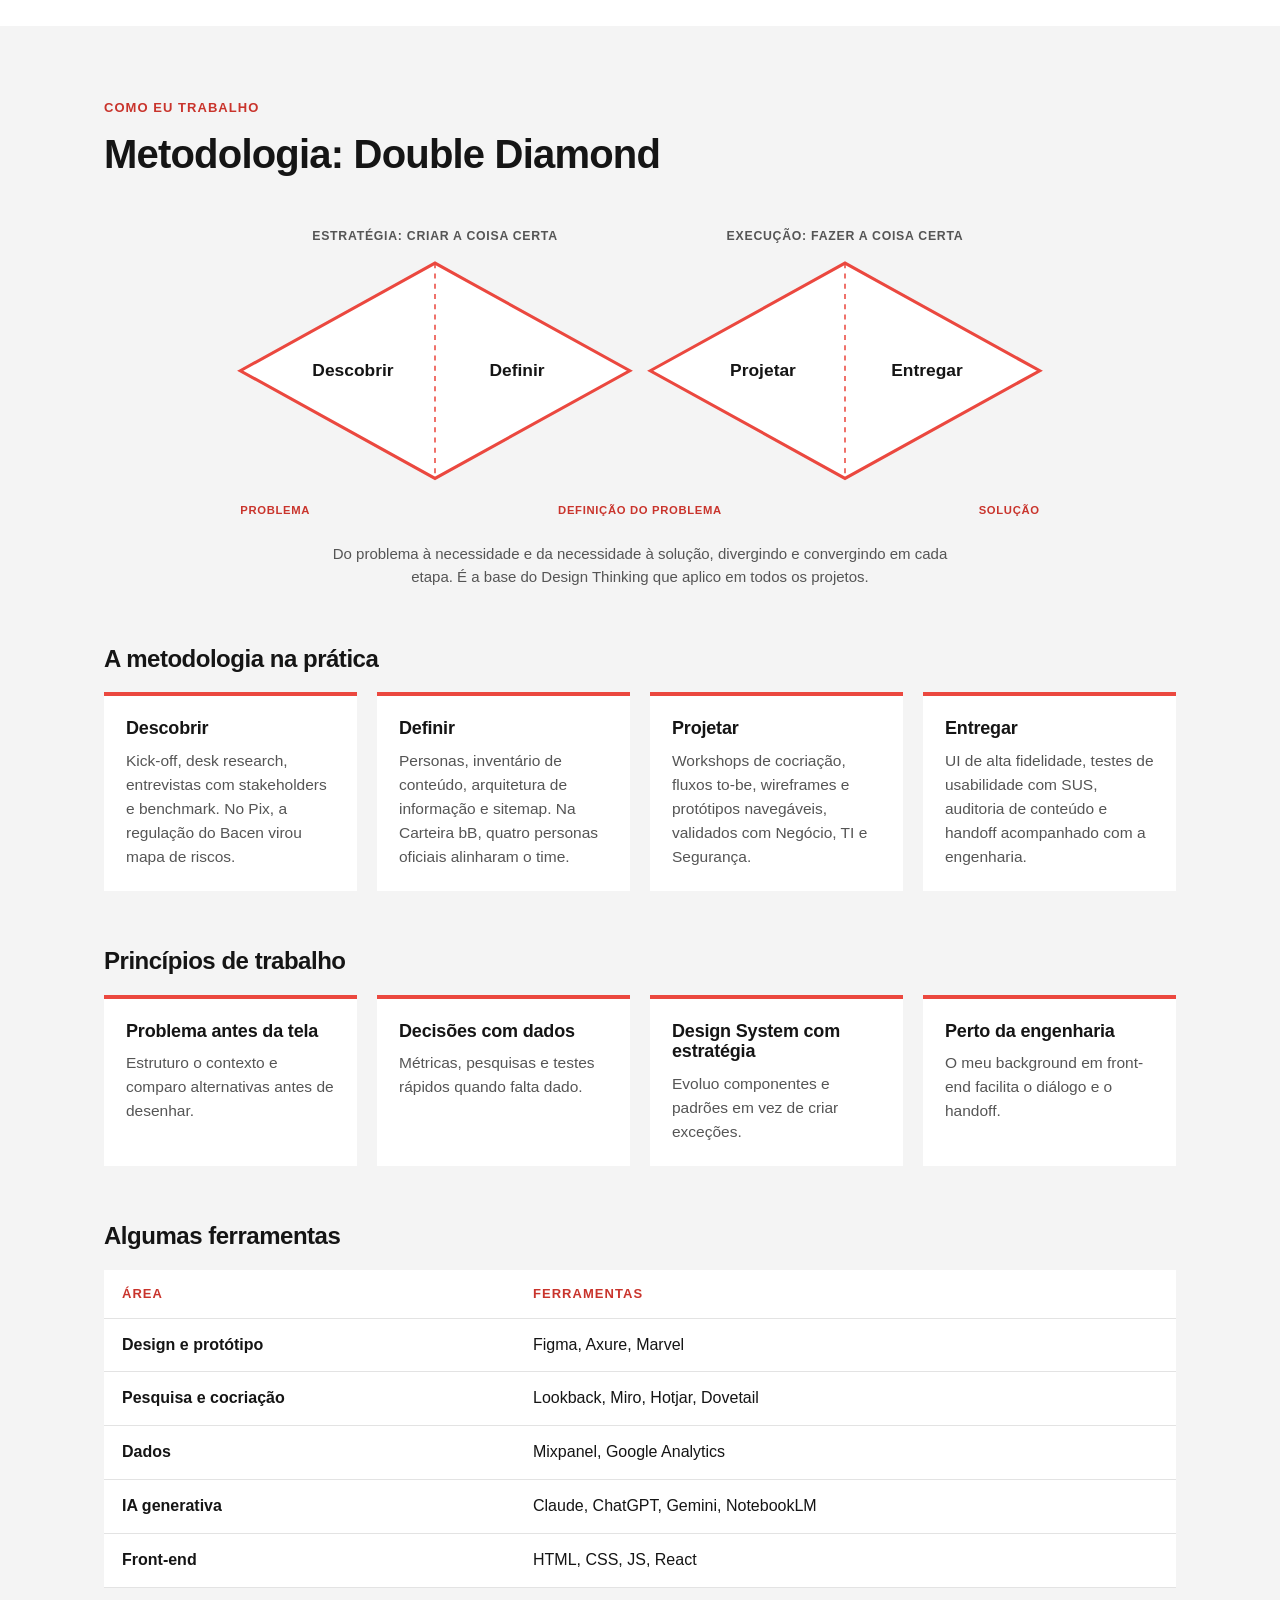
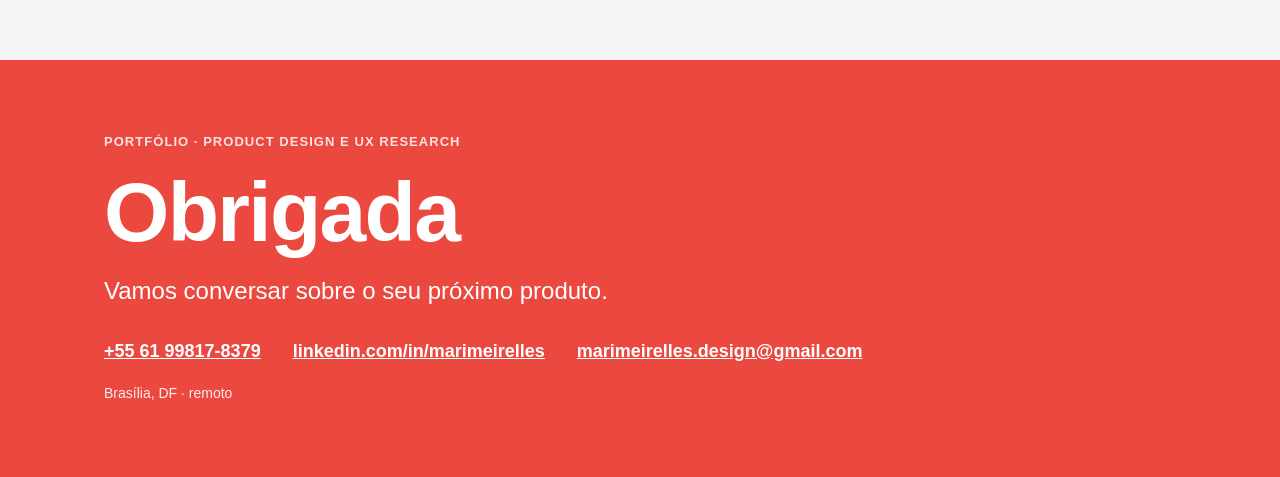
==== commit b4166167: "Adiciona solução, decisões-chave e resultados separados ao case Carteira bB Co-Authored-By: Claude O" ====
--- a/index.html
+++ b/index.html
@@ -58,7 +58,7 @@
 <p class="num">CASE 3 · BANCO DO BRASIL · 2019</p>
 <h3>Design Estratégico em Fintech</h3><p class="sub">Como a Concepção da Carteira Digital do BB Conectou Negócios e Engenharia</p></a>
 <ul class="tags"><li>Discovery</li><li>UX Research</li><li>Arquitetura de informação</li><li>Facilitação</li></ul>
-<dl class="mini"><div><dt>2 Meses</dt><dd>Concepção de fluxos e regras de negócio em Discovery</dd></div><div><dt>+15</dt><dd>Stakeholders e desenvolvedores engajados via personas</dd></div><div><dt>+10 Áreas</dt><dd>Trabalhando juntas em um mesmo produto</dd></div></dl>
+<dl class="mini"><div><dt>5 fluxos</dt><dd>Críticos, desenhados no Discovery e lançados nas lojas</dd></div><div><dt>2 Meses</dt><dd>Concepção de fluxos e regras de negócio em Discovery</dd></div><div><dt>+10 Áreas</dt><dd>Trabalhando juntas em um mesmo produto</dd></div></dl>
 <a class="btn" href="carteira-bb.html">Ver case <span aria-hidden="true">→</span></a></article><article class="case-card"><a href="certificamed.html" aria-label="Ver case: Como uma pesquisa em telemedicina revelou que a credibilidade é parte do produto">
 <div class="shot"><img src="img/certificamed-pesquisa-com-medicos.png" alt="" loading="lazy" width="964" height="552"></div>
 <p class="num">CASE 4 · CERTIFICAMED · 2020-2021</p>
--- a/style.css
+++ b/style.css
@@ -74,6 +74,14 @@
 .grid4{display:grid;grid-template-columns:repeat(4,1fr);gap:20px}
 .grid2{display:grid;grid-template-columns:repeat(2,1fr);gap:20px}
 .card{background:#fff;padding:22px;border-top:4px solid var(--red)}
+.grid3{display:grid;grid-template-columns:repeat(3,1fr);gap:20px}
+.card.dec dl{margin:0;display:grid;gap:12px}
+.card.dec dt{font-size:12px;font-weight:700;letter-spacing:.06em;text-transform:uppercase;color:var(--red-d)}
+.card.dec dd{margin:2px 0 0;color:var(--mut);font-size:15px}
+.card.dec h3{font-size:19px;margin-bottom:16px}
+.sol .block.first{border-top:0;padding-top:0}
+.sol .prose p{font-size:18px}
+.h3.sub0{margin-top:0}
 .card.line{border:1px solid var(--line);border-top:4px solid var(--red)}
 .card h3,.card h4{font-size:18px;margin-bottom:10px;letter-spacing:-.01em}
 .card p{margin:0;color:var(--mut);font-size:15.5px}
@@ -131,6 +139,7 @@
 @media (min-width:1100px){.about li{white-space:nowrap}}
 @media (max-width:900px){
 .two,.split,.block,.hero-grid{grid-template-columns:1fr}
+.grid3{grid-template-columns:1fr}
 .photo{max-width:260px;grid-row:1}
 .meta{position:static;grid-template-columns:1fr 1fr}
 .cases{grid-template-columns:1fr}
@@ -141,7 +150,7 @@
 }
 @media (max-width:560px){
 body{font-size:16px}
-.nums,.metrics,.grid2,.grid4,.figs.solo.duo,.tldr-grid{grid-template-columns:1fr}
+.nums,.metrics,.grid2,.grid3,.grid4,.figs.solo.duo,.tldr-grid{grid-template-columns:1fr}
 .logos{grid-template-columns:repeat(2,1fr)}
 .timeline{grid-template-columns:1fr 1fr}
 .hero{padding:56px 0}
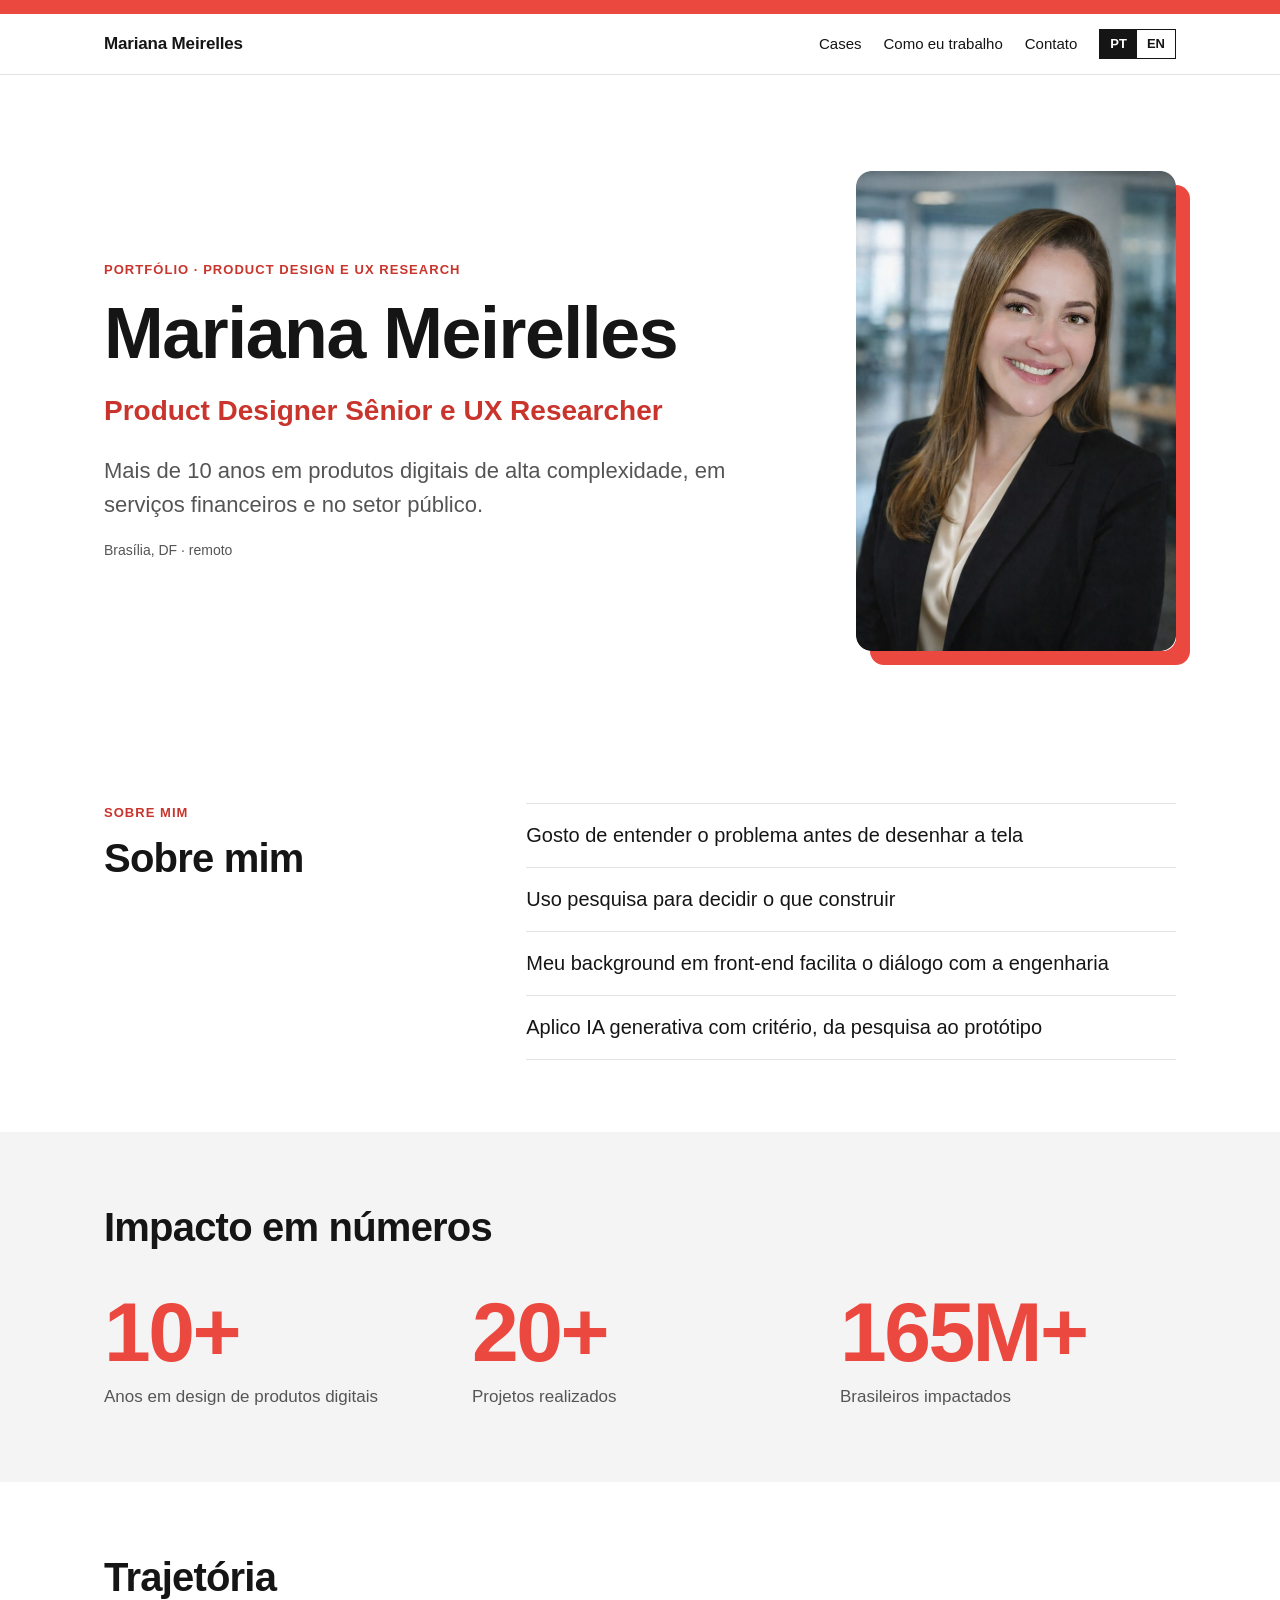
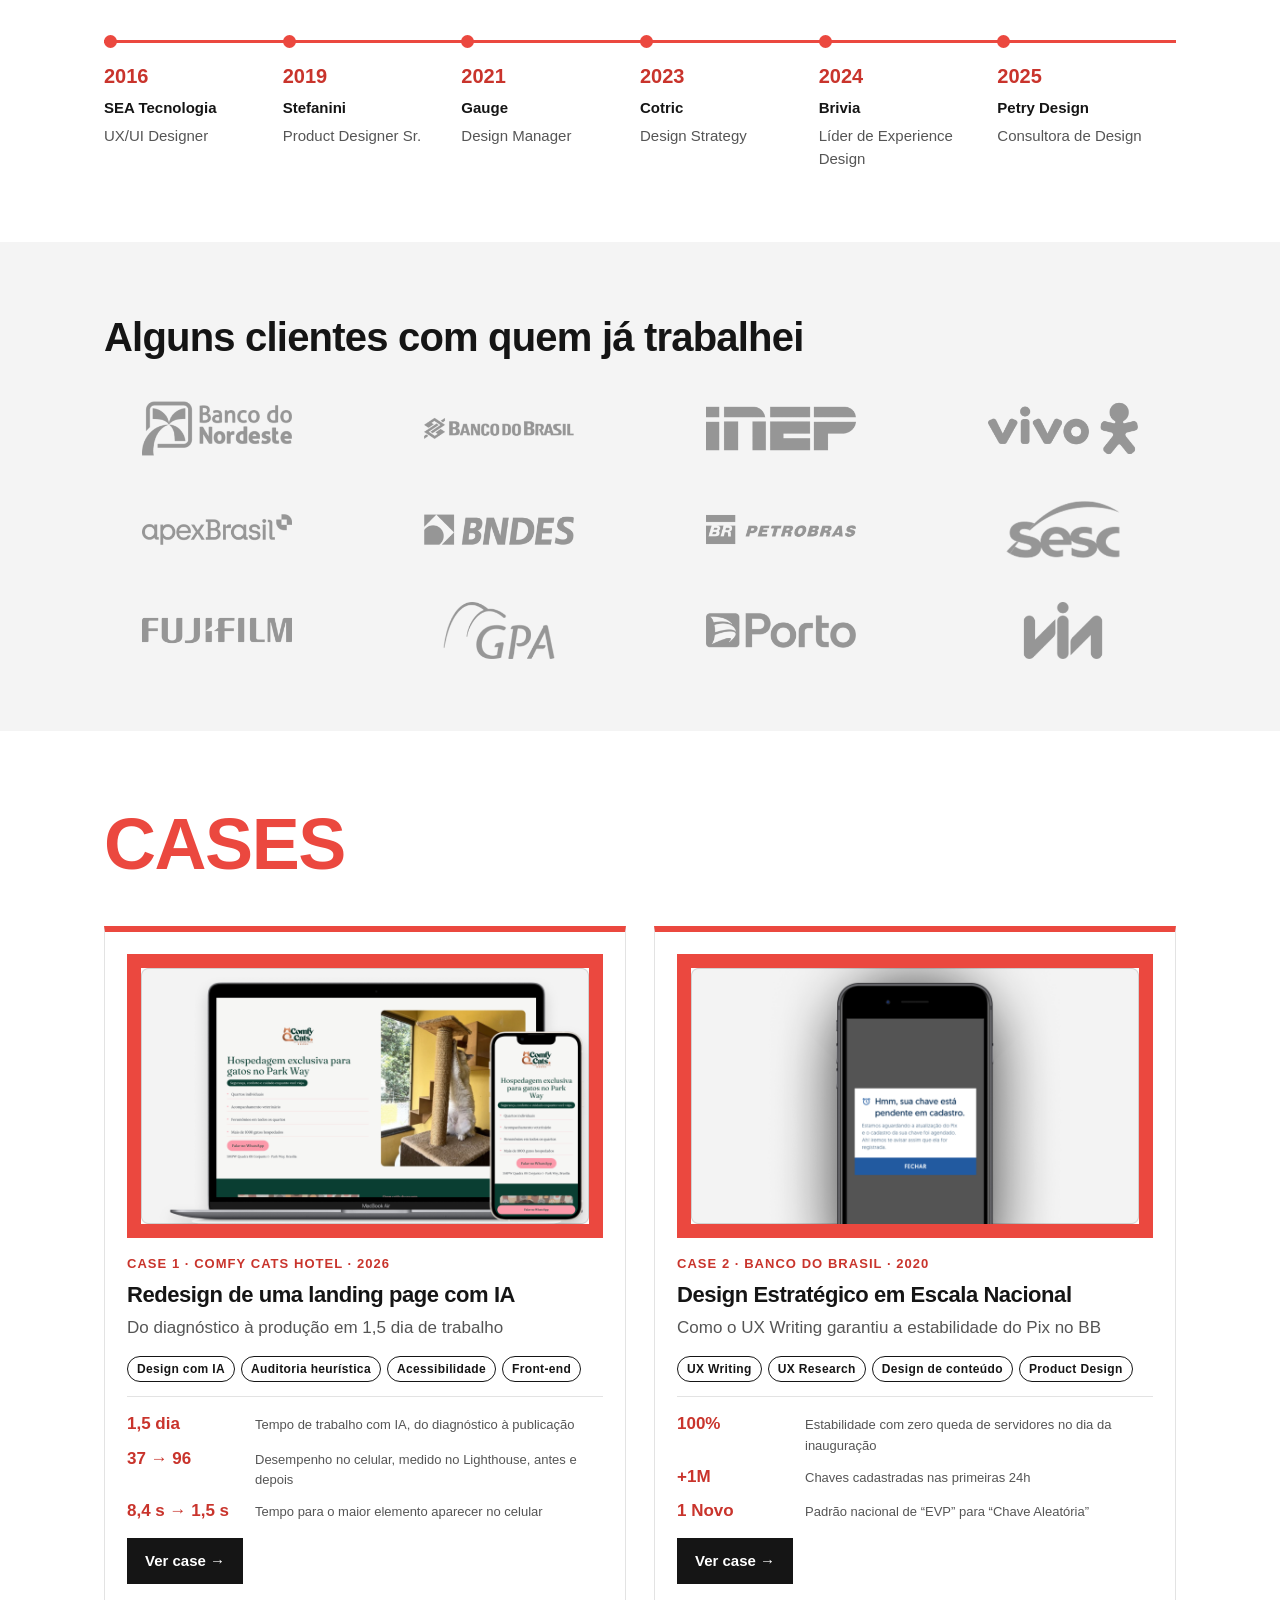
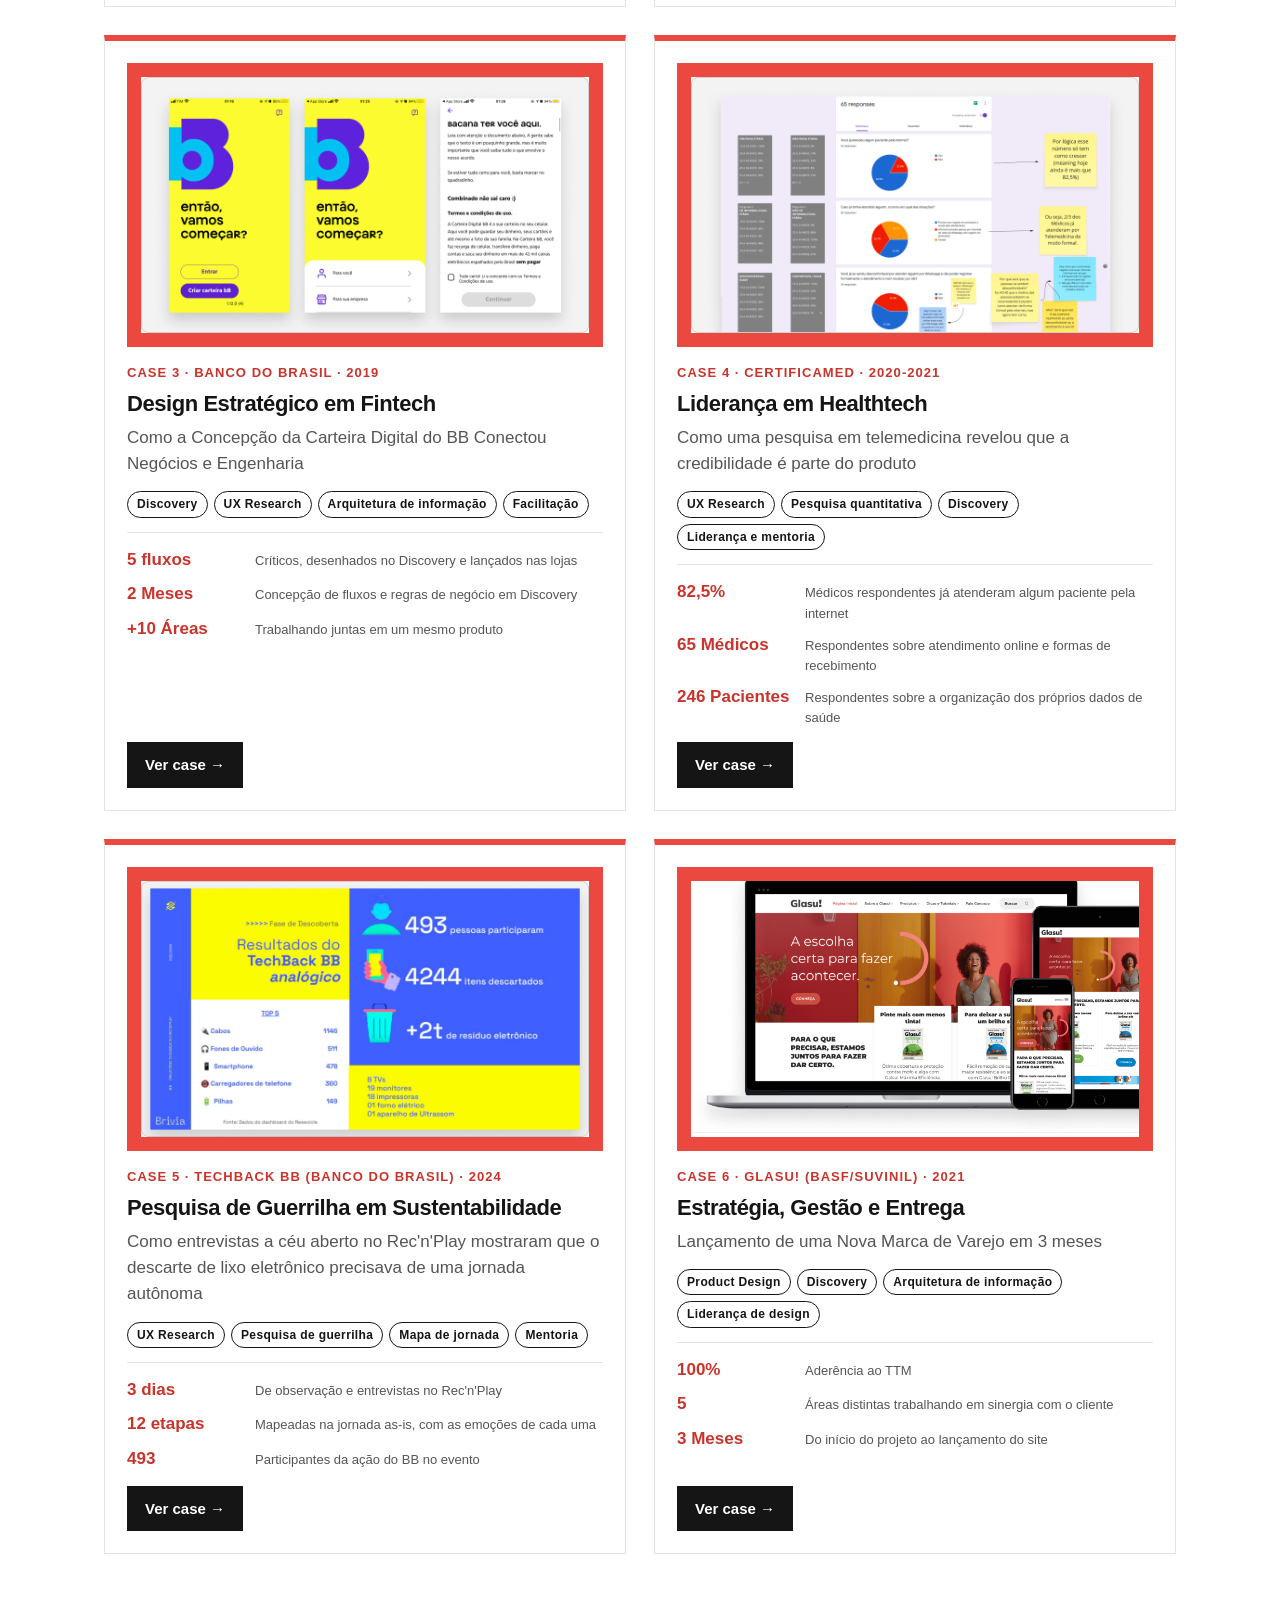
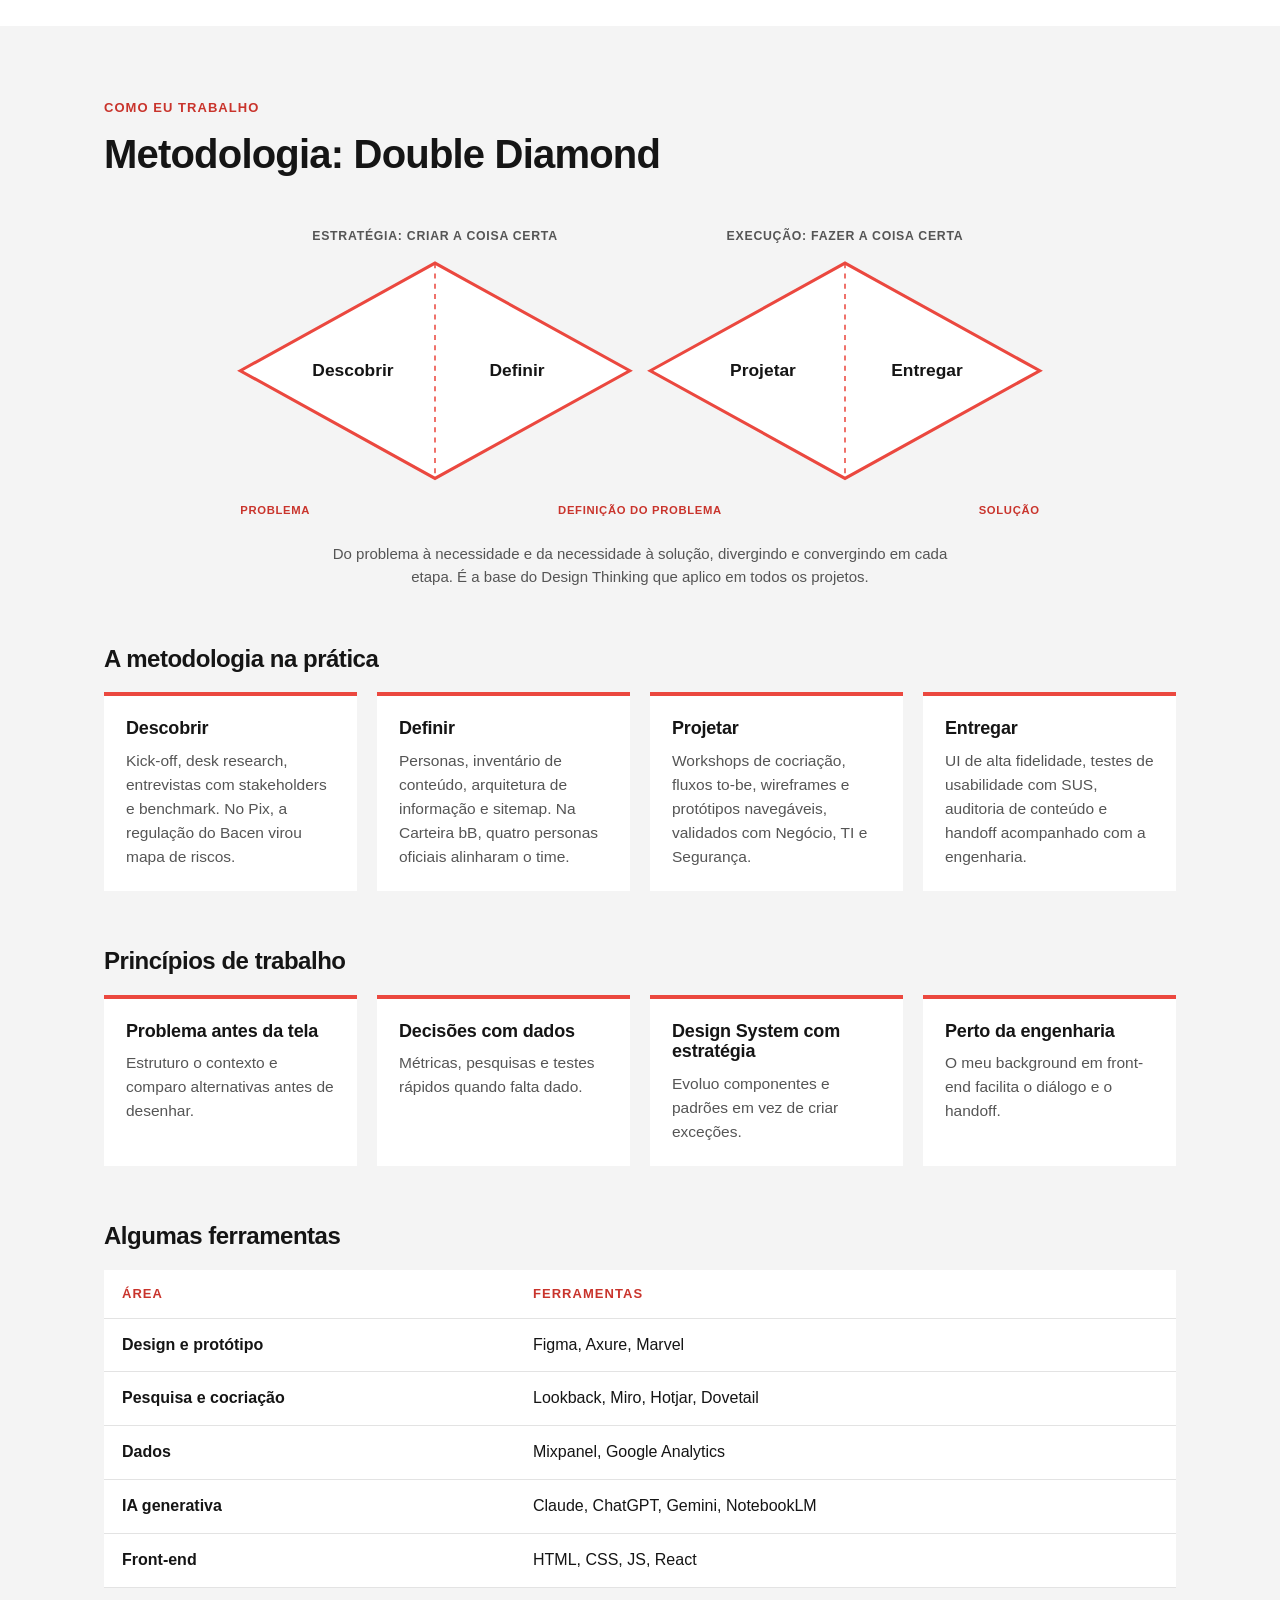
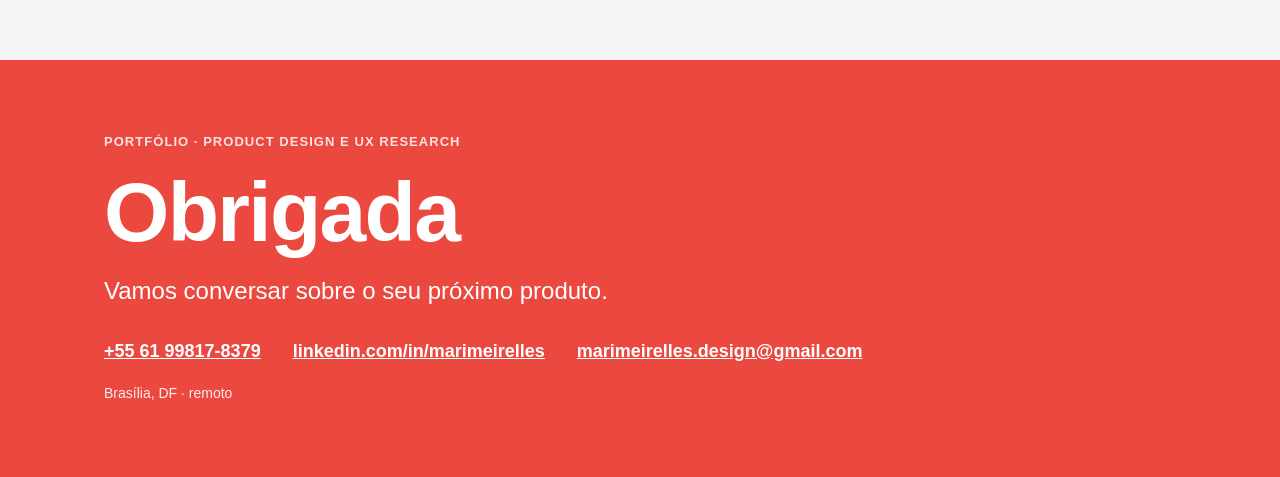
==== commit ad857d69: "Adiciona solução, decisões-chave e resultados separados aos demais cases Co-Authored-By: Claude Opus" ====
--- a/index.html
+++ b/index.html
@@ -70,7 +70,7 @@
 <p class="num">CASE 5 · TECHBACK BB (BANCO DO BRASIL) · 2024</p>
 <h3>Pesquisa de Guerrilha em Sustentabilidade</h3><p class="sub">Como entrevistas a céu aberto no Rec'n'Play mostraram que o descarte de lixo eletrônico precisava de uma jornada autônoma</p></a>
 <ul class="tags"><li>UX Research</li><li>Pesquisa de guerrilha</li><li>Mapa de jornada</li><li>Mentoria</li></ul>
-<dl class="mini"><div><dt>493</dt><dd>Participantes do TechBack analógico no Rec'n'Play</dd></div><div><dt>4.244</dt><dd>Itens de resíduo eletrônico descartados</dd></div><div><dt>+2 t</dt><dd>Resíduo eletrônico coletado</dd></div></dl>
+<dl class="mini"><div><dt>3 dias</dt><dd>De observação e entrevistas no Rec'n'Play</dd></div><div><dt>12 etapas</dt><dd>Mapeadas na jornada as-is, com as emoções de cada uma</dd></div><div><dt>493</dt><dd>Participantes da ação do BB no evento</dd></div></dl>
 <a class="btn" href="techback-bb.html">Ver case <span aria-hidden="true">→</span></a></article><article class="case-card"><a href="glasu.html" aria-label="Ver case: Lançamento de uma Nova Marca de Varejo em 3 meses">
 <div class="shot"><img src="img/glasu-capa.png" alt="" loading="lazy" width="964" height="552"></div>
 <p class="num">CASE 6 · GLASU! (BASF/SUVINIL) · 2021</p>
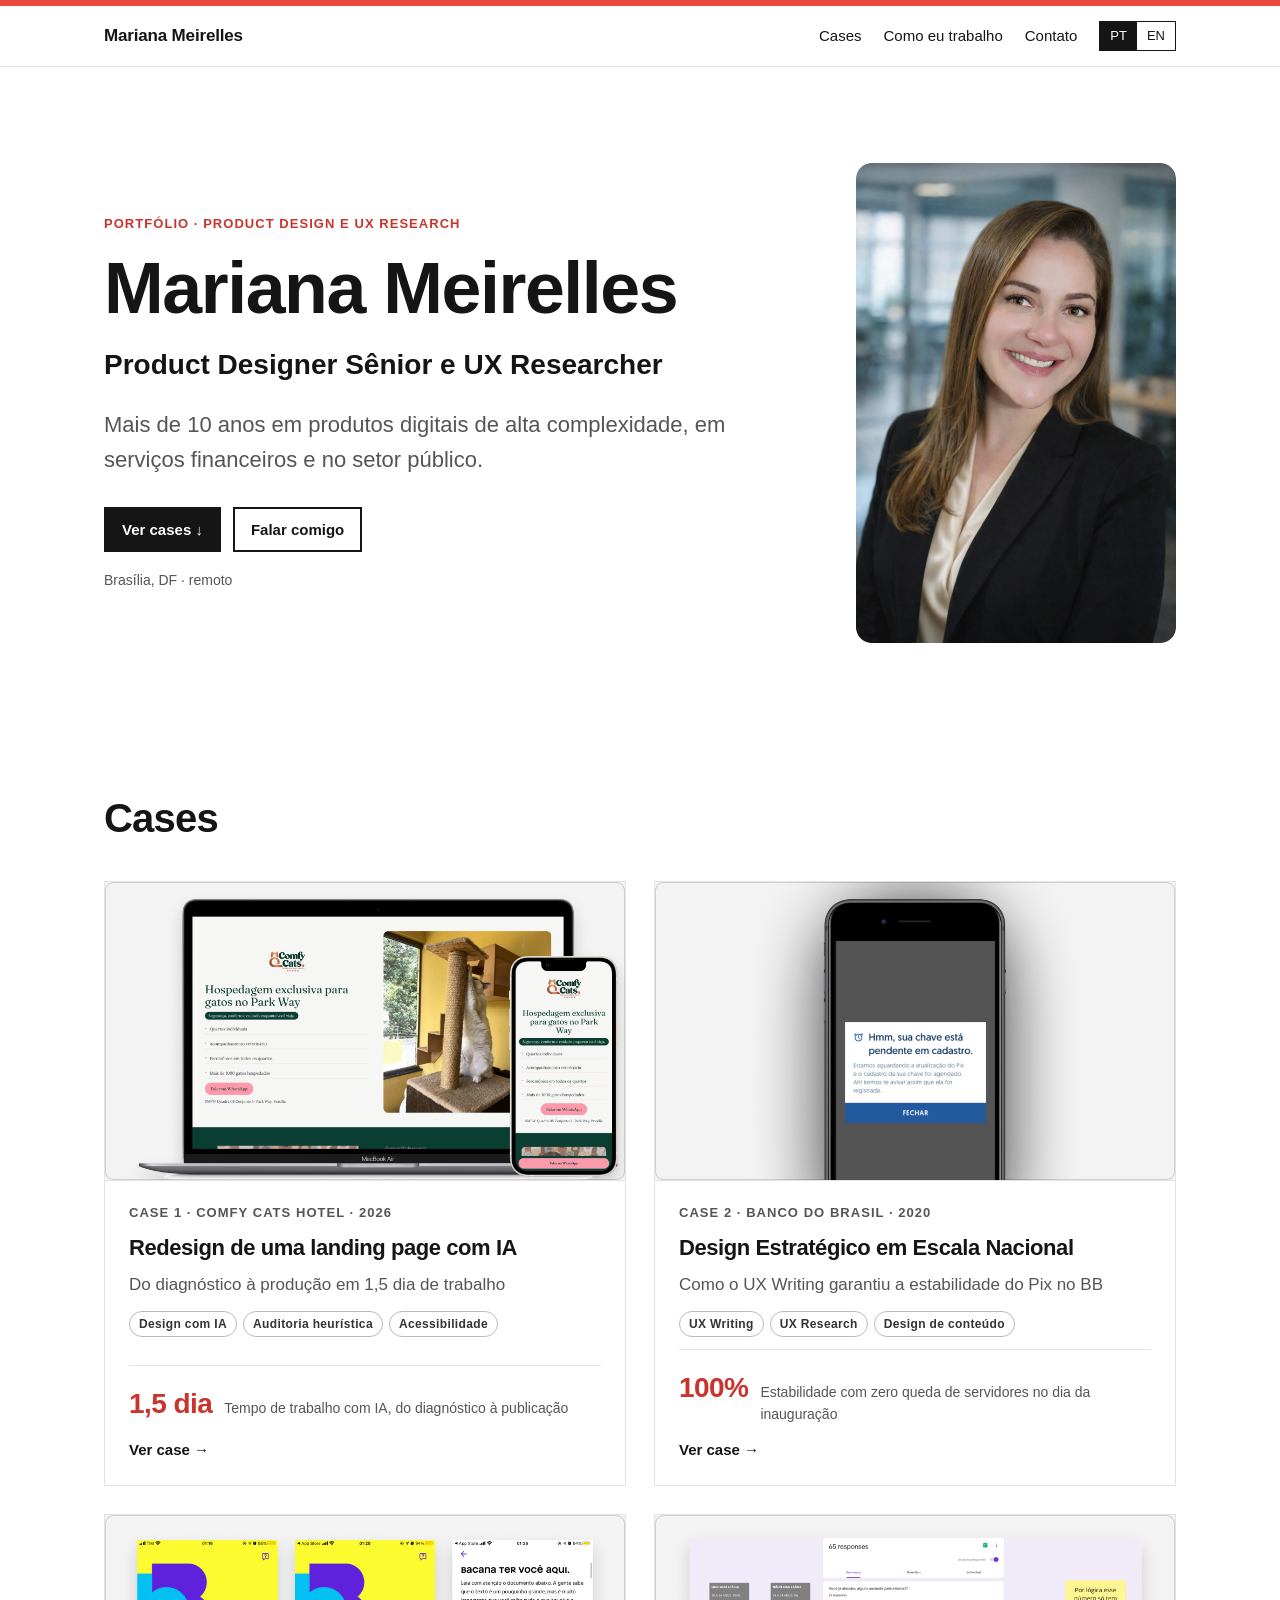
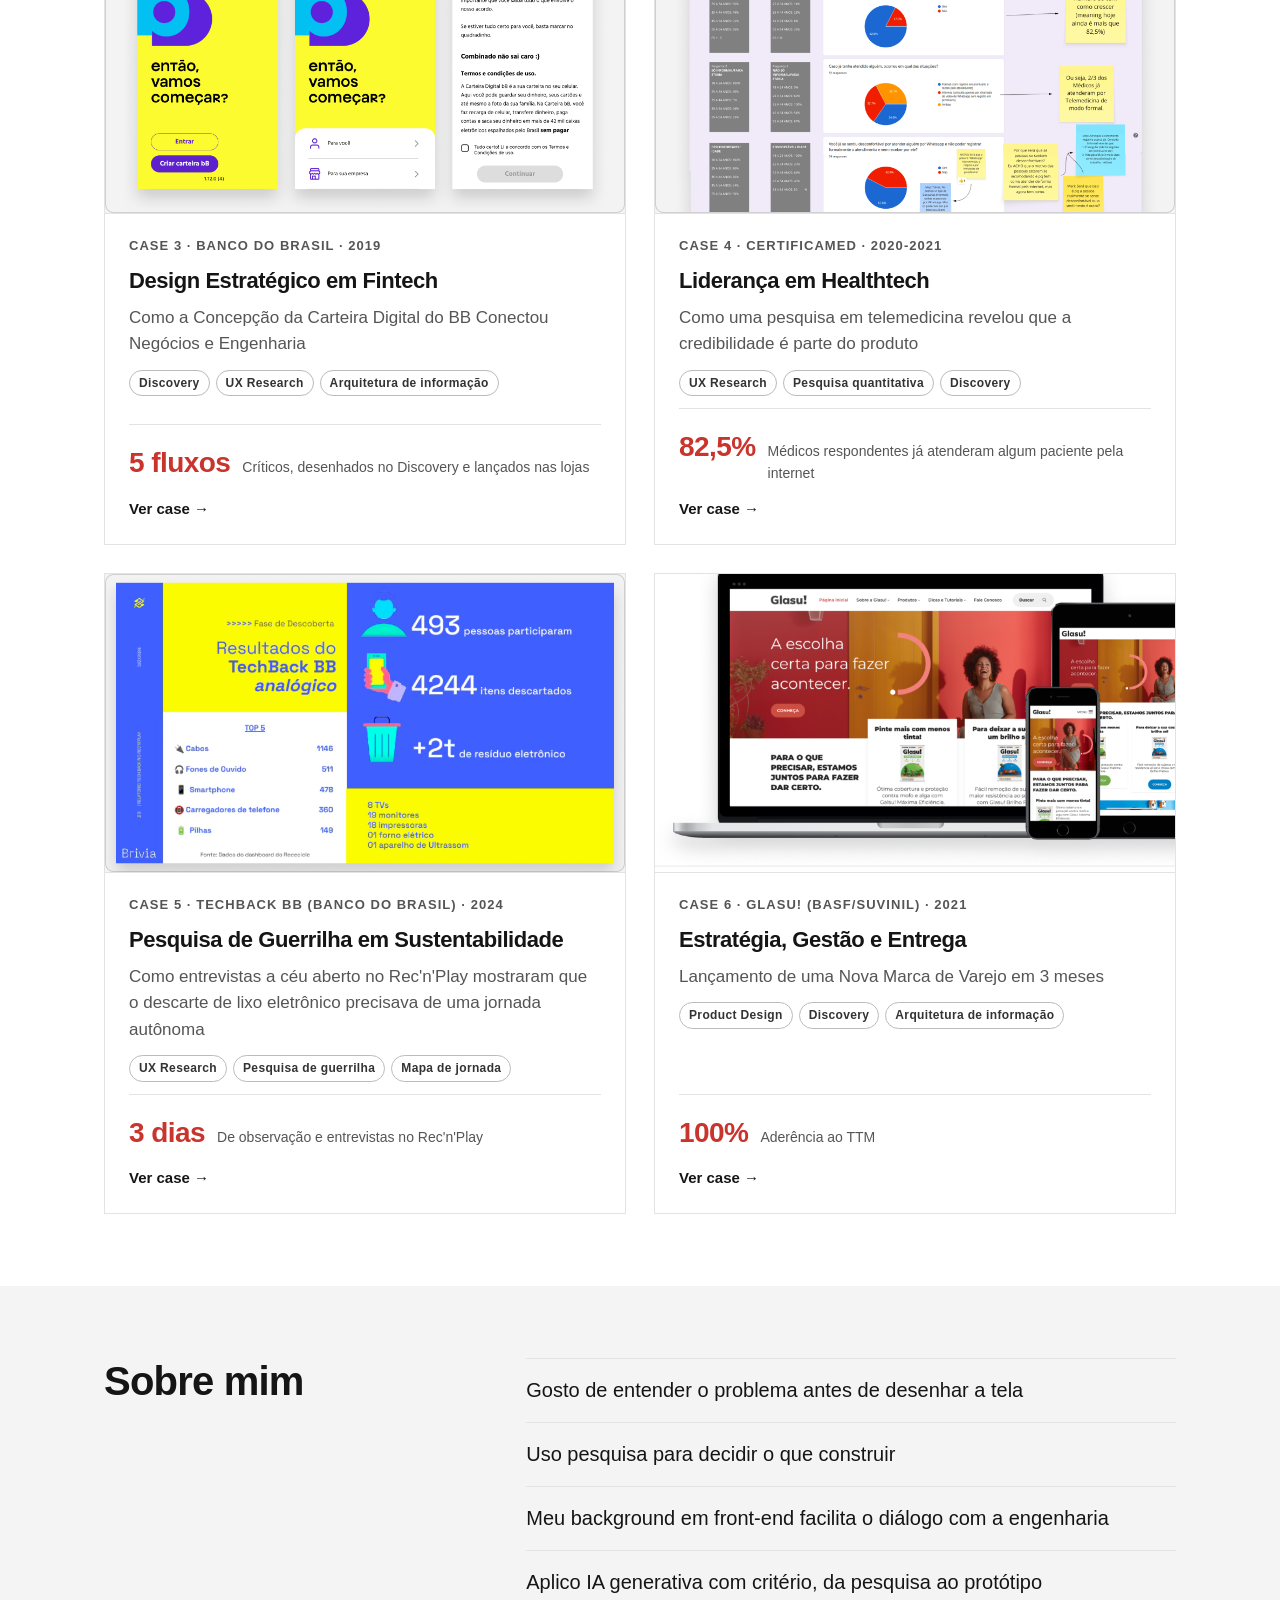
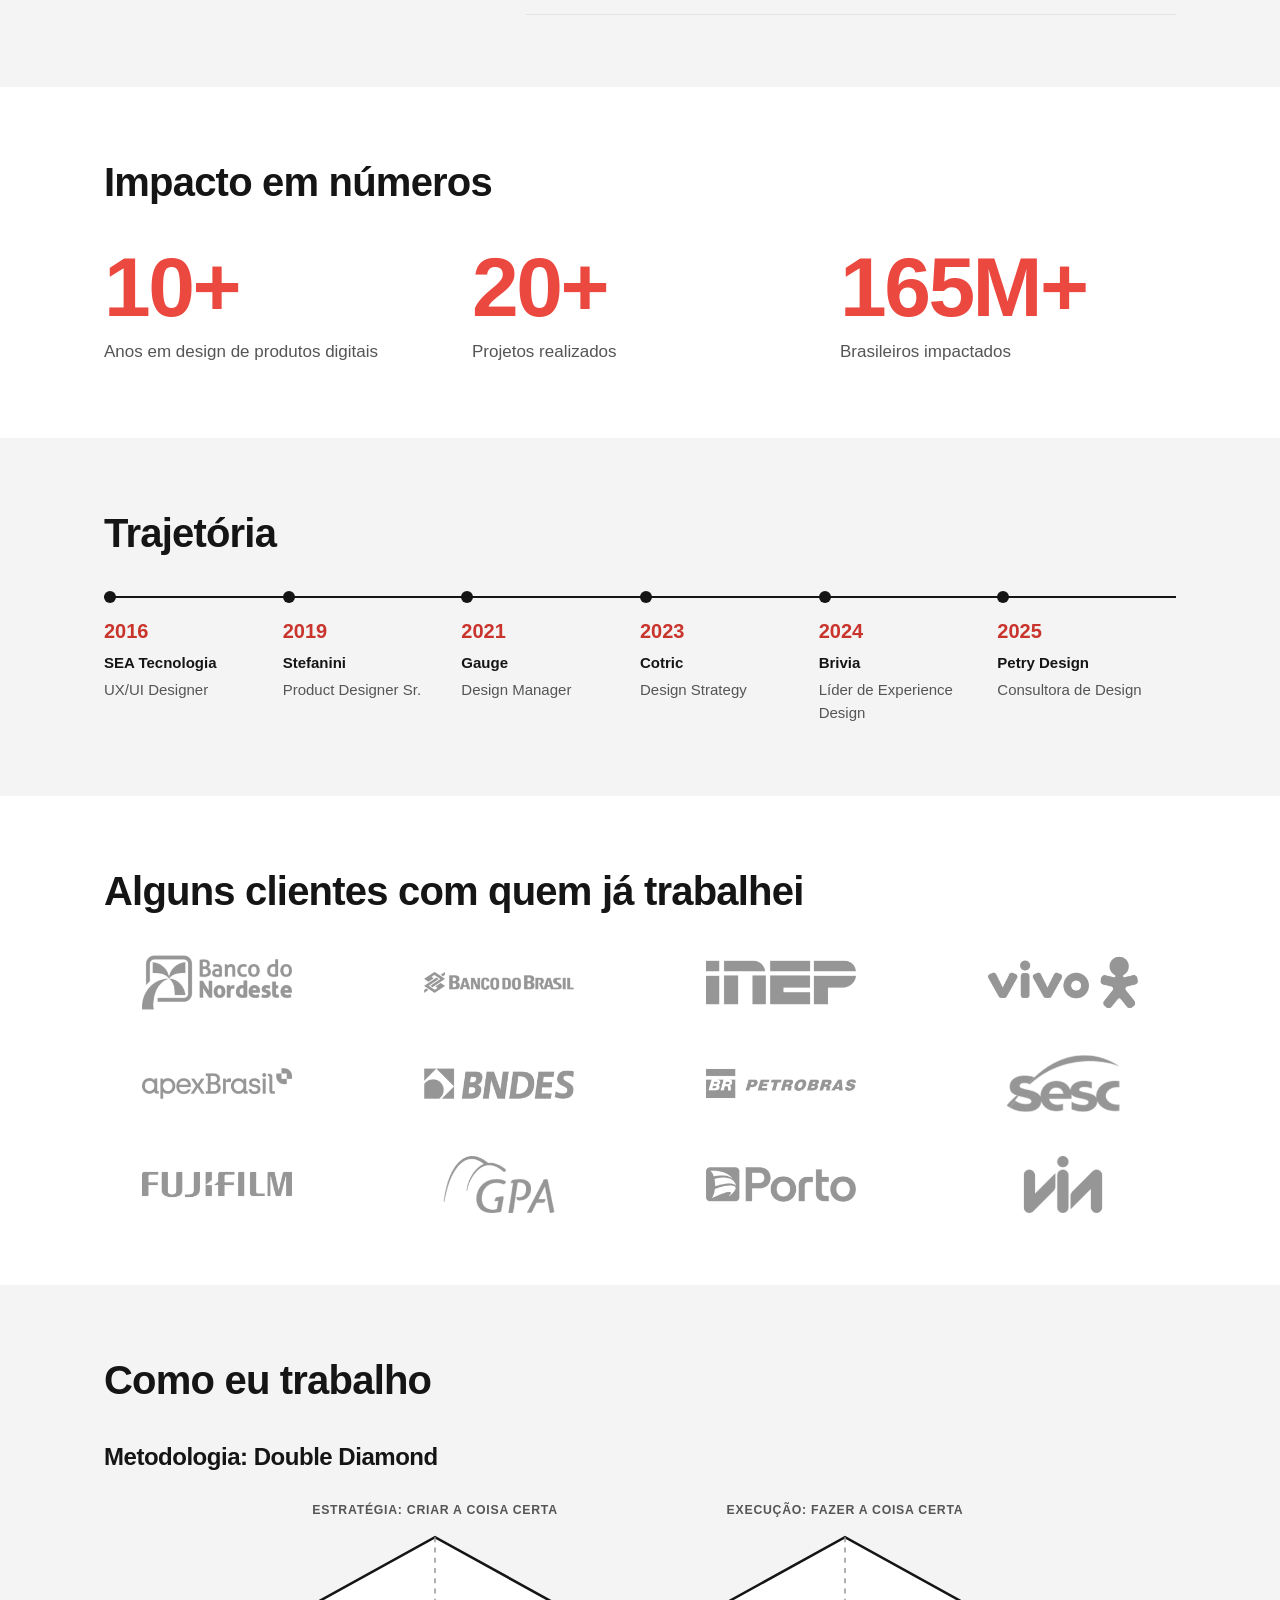
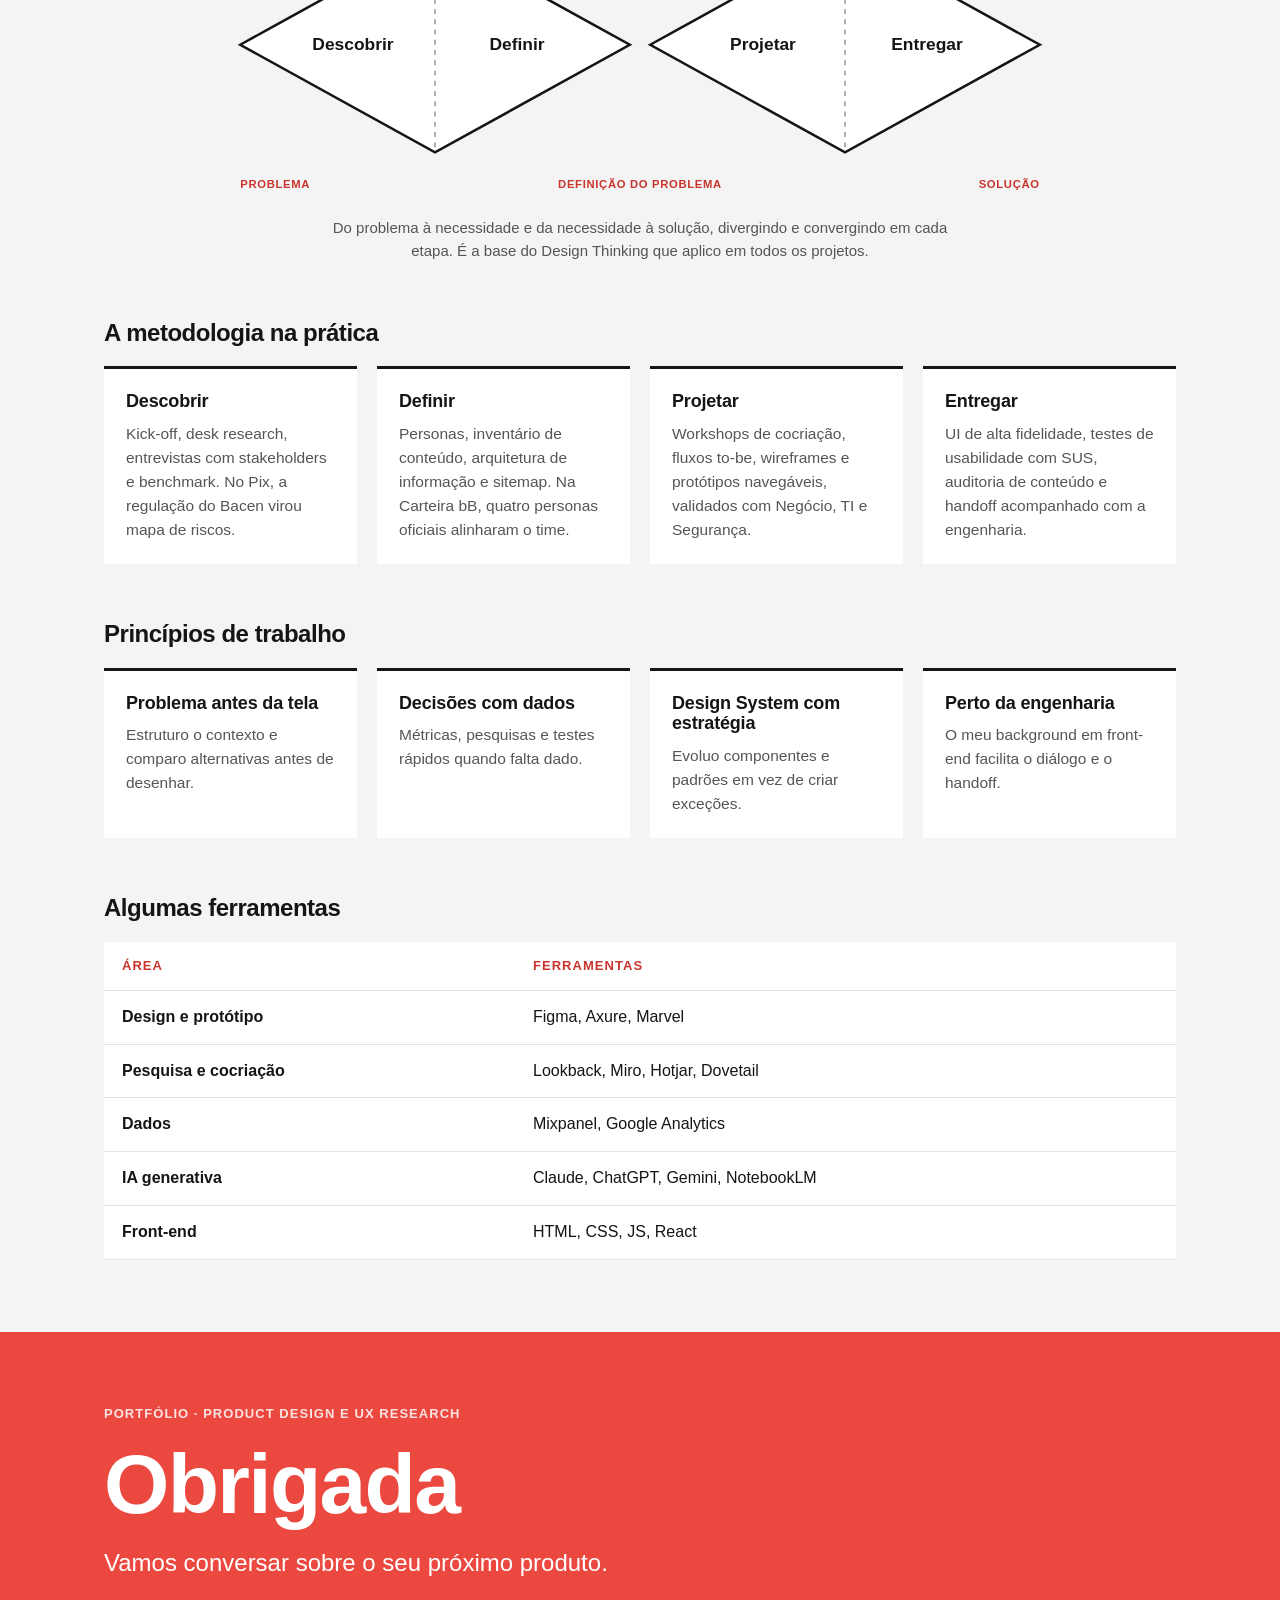
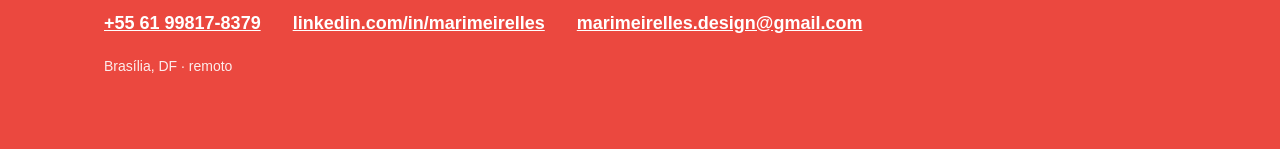
==== commit 2ad40bb8: "Refina a UI: cases após o hero, cards mais leves, índice nos cases, imagens ampliadas e menu no celu" ====
--- a/index.html
+++ b/index.html
@@ -5,6 +5,9 @@
 <meta name="viewport" content="width=device-width, initial-scale=1">
 <title>Mariana Meirelles · Product Designer Sênior e UX Researcher</title>
 <meta name="description" content="Portfólio de Mariana Meirelles, Product Designer Sênior e UX Researcher: cases de Comfy Cats Hotel, Pix, Carteira bB, CertificaMed, TechBack BB e Glasu!.">
+<link rel="canonical" href="https://marimeirelles.github.io/works/">
+<link rel="alternate" hreflang="pt-BR" href="https://marimeirelles.github.io/works/">
+<link rel="alternate" hreflang="en" href="https://marimeirelles.github.io/works/en/">
 <link rel="icon" type="image/png" href="favicon.png">
 <link rel="apple-touch-icon" href="favicon.png">
 <meta property="og:type" content="website">
@@ -19,13 +22,20 @@
 <meta name="twitter:card" content="summary_large_image">
 <meta name="twitter:image" content="https://marimeirelles.github.io/works/img/og-pt.png">
 <link rel="stylesheet" href="style.css">
+<script src="site.js" defer></script>
+<script async src="https://www.googletagmanager.com/gtag/js?id=G-E2VLYBCHG3"></script>
+<script>window.dataLayer=window.dataLayer||[];function gtag(){dataLayer.push(arguments);}gtag('js',new Date());gtag('config','G-E2VLYBCHG3');</script>
+<script>(function(h,o,t,j,a,r){h.hj=h.hj||function(){(h.hj.q=h.hj.q||[]).push(arguments)};h._hjSettings={hjid:6856077,hjsv:6};a=o.getElementsByTagName('head')[0];r=o.createElement('script');r.async=1;r.src=t+h._hjSettings.hjid+j+h._hjSettings.hjsv;a.appendChild(r);})(window,document,'https://static.hotjar.com/c/hotjar-','.js?sv=');</script>
+<script src="analytics.js" defer></script>
+
 </head>
 <body>
 <a class="skip" href="#main">Pular para o conteúdo</a>
 <header class="top"><div class="wrap bar">
 <a class="brand" href="index.html">Mariana Meirelles</a>
 <nav aria-label="Principal">
-<a href="index.html#cases">Cases</a><a href="index.html#como">Como eu trabalho</a><a href="index.html#contato">Contato</a>
+<span class="links"><a href="index.html#cases">Cases</a><a href="index.html#como">Como eu trabalho</a><a href="index.html#contato">Contato</a></span>
+<details class="mnav"><summary>Menu</summary><div><a href="index.html#cases">Cases</a><a href="index.html#como">Como eu trabalho</a><a href="index.html#contato">Contato</a></div></details>
 <span class="lang"><a href="index.html" lang="pt" aria-current="true">PT</a><a href="en/index.html" lang="en" >EN</a></span>
 </nav></div></header>
 <main id="main">
@@ -34,52 +44,54 @@
 <h1>Mariana Meirelles</h1>
 <p class="role">Product Designer Sênior e UX Researcher</p>
 <p class="lead">Mais de 10 anos em produtos digitais de alta complexidade, em serviços financeiros e no setor público.</p>
+<div class="ctas"><a class="btn" href="#cases">Ver cases <span aria-hidden="true">↓</span></a><a class="btn ghost" href="#contato">Falar comigo</a></div>
 <p class="loc">Brasília, DF · remoto</p>
 </div><img class="photo" src="img/foto-mariana.jpg" alt="Foto de Mariana Meirelles" width="640" height="960">
 </div></section>
-<section class="sec"><div class="wrap two"><div><p class="kicker">SOBRE MIM</p><h2>Sobre mim</h2></div><ul class="about"><li>Gosto de entender o problema antes de desenhar a tela</li><li>Uso pesquisa para decidir o que construir</li><li>Meu background em front-end facilita o diálogo com a engenharia</li><li>Aplico IA generativa com critério, da pesquisa ao protótipo</li></ul></div></section>
-<section class="sec gray"><div class="wrap"><h2>Impacto em números</h2><div class="nums"><div><strong>10+</strong><span>Anos em design de produtos digitais</span></div><div><strong>20+</strong><span>Projetos realizados</span></div><div><strong>165M+</strong><span>Brasileiros impactados</span></div></div></div></section>
-<section class="sec"><div class="wrap"><h2>Trajetória</h2><ol class="timeline"><li><span class="yr">2016</span><strong>SEA Tecnologia</strong><span>UX/UI Designer</span></li><li><span class="yr">2019</span><strong>Stefanini</strong><span>Product Designer Sr.</span></li><li><span class="yr">2021</span><strong>Gauge</strong><span>Design Manager</span></li><li><span class="yr">2023</span><strong>Cotric</strong><span>Design Strategy</span></li><li><span class="yr">2024</span><strong>Brivia</strong><span>Líder de Experience Design</span></li><li><span class="yr">2025</span><strong>Petry Design</strong><span>Consultora de Design</span></li></ol></div></section>
-<section class="sec gray"><div class="wrap"><h2>Alguns clientes com quem já trabalhei</h2><ul class="logos"><li><img src="img/logos/banco-nordeste.png" alt="Banco do Nordeste" loading="lazy" width="538" height="204"></li><li><img src="img/logos/bb.png" alt="Banco do Brasil" loading="lazy" width="538" height="204"></li><li><img src="img/logos/inep.png" alt="Inep" loading="lazy" width="538" height="204"></li><li><img src="img/logos/vivo.png" alt="Vivo" loading="lazy" width="538" height="204"></li><li><img src="img/logos/apex-brasil.png" alt="ApexBrasil" loading="lazy" width="538" height="204"></li><li><img src="img/logos/bndes.png" alt="BNDES" loading="lazy" width="538" height="204"></li><li><img src="img/logos/petrobras.png" alt="Petrobras" loading="lazy" width="538" height="204"></li><li><img src="img/logos/sesc.png" alt="Sesc" loading="lazy" width="538" height="204"></li><li><img src="img/logos/fujifilm.png" alt="Fujifilm" loading="lazy" width="538" height="204"></li><li><img src="img/logos/gpa.png" alt="GPA" loading="lazy" width="538" height="204"></li><li><img src="img/logos/porto.png" alt="Porto" loading="lazy" width="538" height="204"></li><li><img src="img/logos/via.png" alt="Via" loading="lazy" width="538" height="204"></li></ul></div></section>
-<section class="sec" id="cases"><div class="wrap"><h2 class="big">CASES</h2><div class="cases"><article class="case-card"><a href="comfy-cats-hotel.html" aria-label="Ver case: Do diagnóstico à produção em 1,5 dia de trabalho">
+<section class="sec" id="cases"><div class="wrap"><h2>Cases</h2><div class="cases"><a class="case-card" href="comfy-cats-hotel.html">
 <div class="shot"><img src="img/comfy-mockups.png" alt="" loading="lazy" width="964" height="552"></div>
-<p class="num">CASE 1 · COMFY CATS HOTEL · 2026</p>
-<h3>Redesign de uma landing page com IA</h3><p class="sub">Do diagnóstico à produção em 1,5 dia de trabalho</p></a>
-<ul class="tags"><li>Design com IA</li><li>Auditoria heurística</li><li>Acessibilidade</li><li>Front-end</li></ul>
-<dl class="mini"><div><dt>1,5 dia</dt><dd>Tempo de trabalho com IA, do diagnóstico à publicação</dd></div><div><dt>37 → 96</dt><dd>Desempenho no celular, medido no Lighthouse, antes e depois</dd></div><div><dt>8,4 s → 1,5 s</dt><dd>Tempo para o maior elemento aparecer no celular</dd></div></dl>
-<a class="btn" href="comfy-cats-hotel.html">Ver case <span aria-hidden="true">→</span></a></article><article class="case-card"><a href="pix.html" aria-label="Ver case: Como o UX Writing garantiu a estabilidade do Pix no BB">
+<div class="cbody"><p class="num">CASE 1 · COMFY CATS HOTEL · 2026</p>
+<h3>Redesign de uma landing page com IA</h3><p class="sub">Do diagnóstico à produção em 1,5 dia de trabalho</p>
+<ul class="tags"><li>Design com IA</li><li>Auditoria heurística</li><li>Acessibilidade</li></ul>
+<p class="hl"><strong>1,5 dia</strong><span>Tempo de trabalho com IA, do diagnóstico à publicação</span></p>
+<span class="more">Ver case <span aria-hidden="true">→</span></span></div></a><a class="case-card" href="pix.html">
 <div class="shot"><img src="img/pix-mensagem-chave-pendente.png" alt="" loading="lazy" width="964" height="552"></div>
-<p class="num">CASE 2 · BANCO DO BRASIL · 2020</p>
-<h3>Design Estratégico em Escala Nacional</h3><p class="sub">Como o UX Writing garantiu a estabilidade do Pix no BB</p></a>
-<ul class="tags"><li>UX Writing</li><li>UX Research</li><li>Design de conteúdo</li><li>Product Design</li></ul>
-<dl class="mini"><div><dt>100%</dt><dd>Estabilidade com zero queda de servidores no dia da inauguração</dd></div><div><dt>+1M</dt><dd>Chaves cadastradas nas primeiras 24h</dd></div><div><dt>1 Novo</dt><dd>Padrão nacional de “EVP” para “Chave Aleatória”</dd></div></dl>
-<a class="btn" href="pix.html">Ver case <span aria-hidden="true">→</span></a></article><article class="case-card"><a href="carteira-bb.html" aria-label="Ver case: Como a Concepção da Carteira Digital do BB Conectou Negócios e Engenharia">
+<div class="cbody"><p class="num">CASE 2 · BANCO DO BRASIL · 2020</p>
+<h3>Design Estratégico em Escala Nacional</h3><p class="sub">Como o UX Writing garantiu a estabilidade do Pix no BB</p>
+<ul class="tags"><li>UX Writing</li><li>UX Research</li><li>Design de conteúdo</li></ul>
+<p class="hl"><strong>100%</strong><span>Estabilidade com zero queda de servidores no dia da inauguração</span></p>
+<span class="more">Ver case <span aria-hidden="true">→</span></span></div></a><a class="case-card" href="carteira-bb.html">
 <div class="shot"><img src="img/carteira-layout-onboarding.png" alt="" loading="lazy" width="964" height="552"></div>
-<p class="num">CASE 3 · BANCO DO BRASIL · 2019</p>
-<h3>Design Estratégico em Fintech</h3><p class="sub">Como a Concepção da Carteira Digital do BB Conectou Negócios e Engenharia</p></a>
-<ul class="tags"><li>Discovery</li><li>UX Research</li><li>Arquitetura de informação</li><li>Facilitação</li></ul>
-<dl class="mini"><div><dt>5 fluxos</dt><dd>Críticos, desenhados no Discovery e lançados nas lojas</dd></div><div><dt>2 Meses</dt><dd>Concepção de fluxos e regras de negócio em Discovery</dd></div><div><dt>+10 Áreas</dt><dd>Trabalhando juntas em um mesmo produto</dd></div></dl>
-<a class="btn" href="carteira-bb.html">Ver case <span aria-hidden="true">→</span></a></article><article class="case-card"><a href="certificamed.html" aria-label="Ver case: Como uma pesquisa em telemedicina revelou que a credibilidade é parte do produto">
+<div class="cbody"><p class="num">CASE 3 · BANCO DO BRASIL · 2019</p>
+<h3>Design Estratégico em Fintech</h3><p class="sub">Como a Concepção da Carteira Digital do BB Conectou Negócios e Engenharia</p>
+<ul class="tags"><li>Discovery</li><li>UX Research</li><li>Arquitetura de informação</li></ul>
+<p class="hl"><strong>5 fluxos</strong><span>Críticos, desenhados no Discovery e lançados nas lojas</span></p>
+<span class="more">Ver case <span aria-hidden="true">→</span></span></div></a><a class="case-card" href="certificamed.html">
 <div class="shot"><img src="img/certificamed-pesquisa-com-medicos.png" alt="" loading="lazy" width="964" height="552"></div>
-<p class="num">CASE 4 · CERTIFICAMED · 2020-2021</p>
-<h3>Liderança em Healthtech</h3><p class="sub">Como uma pesquisa em telemedicina revelou que a credibilidade é parte do produto</p></a>
-<ul class="tags"><li>UX Research</li><li>Pesquisa quantitativa</li><li>Discovery</li><li>Liderança e mentoria</li></ul>
-<dl class="mini"><div><dt>82,5%</dt><dd>Médicos respondentes já atenderam algum paciente pela internet</dd></div><div><dt>65 Médicos</dt><dd>Respondentes sobre atendimento online e formas de recebimento</dd></div><div><dt>246 Pacientes</dt><dd>Respondentes sobre a organização dos próprios dados de saúde</dd></div></dl>
-<a class="btn" href="certificamed.html">Ver case <span aria-hidden="true">→</span></a></article><article class="case-card"><a href="techback-bb.html" aria-label="Ver case: Como entrevistas a céu aberto no Rec&#x27;n&#x27;Play mostraram que o descarte de lixo eletrônico precisava de uma jornada autônoma">
+<div class="cbody"><p class="num">CASE 4 · CERTIFICAMED · 2020-2021</p>
+<h3>Liderança em Healthtech</h3><p class="sub">Como uma pesquisa em telemedicina revelou que a credibilidade é parte do produto</p>
+<ul class="tags"><li>UX Research</li><li>Pesquisa quantitativa</li><li>Discovery</li></ul>
+<p class="hl"><strong>82,5%</strong><span>Médicos respondentes já atenderam algum paciente pela internet</span></p>
+<span class="more">Ver case <span aria-hidden="true">→</span></span></div></a><a class="case-card" href="techback-bb.html">
 <div class="shot"><img src="img/techback-resultados.png" alt="" loading="lazy" width="964" height="552"></div>
-<p class="num">CASE 5 · TECHBACK BB (BANCO DO BRASIL) · 2024</p>
-<h3>Pesquisa de Guerrilha em Sustentabilidade</h3><p class="sub">Como entrevistas a céu aberto no Rec'n'Play mostraram que o descarte de lixo eletrônico precisava de uma jornada autônoma</p></a>
-<ul class="tags"><li>UX Research</li><li>Pesquisa de guerrilha</li><li>Mapa de jornada</li><li>Mentoria</li></ul>
-<dl class="mini"><div><dt>3 dias</dt><dd>De observação e entrevistas no Rec'n'Play</dd></div><div><dt>12 etapas</dt><dd>Mapeadas na jornada as-is, com as emoções de cada uma</dd></div><div><dt>493</dt><dd>Participantes da ação do BB no evento</dd></div></dl>
-<a class="btn" href="techback-bb.html">Ver case <span aria-hidden="true">→</span></a></article><article class="case-card"><a href="glasu.html" aria-label="Ver case: Lançamento de uma Nova Marca de Varejo em 3 meses">
+<div class="cbody"><p class="num">CASE 5 · TECHBACK BB (BANCO DO BRASIL) · 2024</p>
+<h3>Pesquisa de Guerrilha em Sustentabilidade</h3><p class="sub">Como entrevistas a céu aberto no Rec'n'Play mostraram que o descarte de lixo eletrônico precisava de uma jornada autônoma</p>
+<ul class="tags"><li>UX Research</li><li>Pesquisa de guerrilha</li><li>Mapa de jornada</li></ul>
+<p class="hl"><strong>3 dias</strong><span>De observação e entrevistas no Rec'n'Play</span></p>
+<span class="more">Ver case <span aria-hidden="true">→</span></span></div></a><a class="case-card" href="glasu.html">
 <div class="shot"><img src="img/glasu-capa.png" alt="" loading="lazy" width="964" height="552"></div>
-<p class="num">CASE 6 · GLASU! (BASF/SUVINIL) · 2021</p>
-<h3>Estratégia, Gestão e Entrega</h3><p class="sub">Lançamento de uma Nova Marca de Varejo em 3 meses</p></a>
-<ul class="tags"><li>Product Design</li><li>Discovery</li><li>Arquitetura de informação</li><li>Liderança de design</li></ul>
-<dl class="mini"><div><dt>100%</dt><dd>Aderência ao TTM</dd></div><div><dt>5</dt><dd>Áreas distintas trabalhando em sinergia com o cliente</dd></div><div><dt>3 Meses</dt><dd>Do início do projeto ao lançamento do site</dd></div></dl>
-<a class="btn" href="glasu.html">Ver case <span aria-hidden="true">→</span></a></article></div></div></section>
+<div class="cbody"><p class="num">CASE 6 · GLASU! (BASF/SUVINIL) · 2021</p>
+<h3>Estratégia, Gestão e Entrega</h3><p class="sub">Lançamento de uma Nova Marca de Varejo em 3 meses</p>
+<ul class="tags"><li>Product Design</li><li>Discovery</li><li>Arquitetura de informação</li></ul>
+<p class="hl"><strong>100%</strong><span>Aderência ao TTM</span></p>
+<span class="more">Ver case <span aria-hidden="true">→</span></span></div></a></div></div></section>
+<section class="sec gray"><div class="wrap two"><h2>Sobre mim</h2><ul class="about"><li>Gosto de entender o problema antes de desenhar a tela</li><li>Uso pesquisa para decidir o que construir</li><li>Meu background em front-end facilita o diálogo com a engenharia</li><li>Aplico IA generativa com critério, da pesquisa ao protótipo</li></ul></div></section>
+<section class="sec"><div class="wrap"><h2>Impacto em números</h2><div class="nums"><div><strong>10+</strong><span>Anos em design de produtos digitais</span></div><div><strong>20+</strong><span>Projetos realizados</span></div><div><strong>165M+</strong><span>Brasileiros impactados</span></div></div></div></section>
+<section class="sec gray"><div class="wrap"><h2>Trajetória</h2><ol class="timeline"><li><span class="yr">2016</span><strong>SEA Tecnologia</strong><span>UX/UI Designer</span></li><li><span class="yr">2019</span><strong>Stefanini</strong><span>Product Designer Sr.</span></li><li><span class="yr">2021</span><strong>Gauge</strong><span>Design Manager</span></li><li><span class="yr">2023</span><strong>Cotric</strong><span>Design Strategy</span></li><li><span class="yr">2024</span><strong>Brivia</strong><span>Líder de Experience Design</span></li><li><span class="yr">2025</span><strong>Petry Design</strong><span>Consultora de Design</span></li></ol></div></section>
+<section class="sec"><div class="wrap"><h2>Alguns clientes com quem já trabalhei</h2><ul class="logos"><li><img src="img/logos/banco-nordeste.png" alt="Banco do Nordeste" loading="lazy" width="538" height="204"></li><li><img src="img/logos/bb.png" alt="Banco do Brasil" loading="lazy" width="538" height="204"></li><li><img src="img/logos/inep.png" alt="Inep" loading="lazy" width="538" height="204"></li><li><img src="img/logos/vivo.png" alt="Vivo" loading="lazy" width="538" height="204"></li><li><img src="img/logos/apex-brasil.png" alt="ApexBrasil" loading="lazy" width="538" height="204"></li><li><img src="img/logos/bndes.png" alt="BNDES" loading="lazy" width="538" height="204"></li><li><img src="img/logos/petrobras.png" alt="Petrobras" loading="lazy" width="538" height="204"></li><li><img src="img/logos/sesc.png" alt="Sesc" loading="lazy" width="538" height="204"></li><li><img src="img/logos/fujifilm.png" alt="Fujifilm" loading="lazy" width="538" height="204"></li><li><img src="img/logos/gpa.png" alt="GPA" loading="lazy" width="538" height="204"></li><li><img src="img/logos/porto.png" alt="Porto" loading="lazy" width="538" height="204"></li><li><img src="img/logos/via.png" alt="Via" loading="lazy" width="538" height="204"></li></ul></div></section>
 <section class="sec gray" id="como"><div class="wrap">
-<p class="kicker">COMO EU TRABALHO</p><h2>Metodologia: Double Diamond</h2>
+<h2>Como eu trabalho</h2>
+<h3 class="h3 sub0">Metodologia: Double Diamond</h3>
 <svg class="dd" viewBox="0 0 800 300" role="img" aria-label="Double Diamond: Descobrir, Definir, Projetar, Entregar">
 <text x="200" y="22" class="t">ESTRATÉGIA: CRIAR A COISA CERTA</text><text x="600" y="22" class="t">EXECUÇÃO: FAZER A COISA CERTA</text>
 <polygon points="10,150 200,45 390,150 200,255" /><polygon points="410,150 600,45 790,150 600,255" />
--- a/style.css
+++ b/style.css
@@ -7,12 +7,19 @@
 a:focus-visible{outline:3px solid var(--ink);outline-offset:3px}
 .skip{position:absolute;left:-999px}.skip:focus{left:12px;top:12px;background:#fff;padding:8px 12px;z-index:9}
 .wrap{max-width:1120px;margin:0 auto;padding:0 24px}
-.top{border-top:14px solid var(--red);background:#fff;position:sticky;top:0;z-index:5;border-bottom:1px solid var(--line)}
-.bar{display:flex;justify-content:space-between;align-items:center;gap:16px;min-height:60px;flex-wrap:wrap}
+.top{border-top:6px solid var(--red);background:#fff;position:sticky;top:0;z-index:5;border-bottom:1px solid var(--line)}
+.bar{display:flex;justify-content:space-between;align-items:center;gap:16px;min-height:60px}
 .brand{font-weight:700;text-decoration:none;letter-spacing:-.01em}
-nav{display:flex;gap:22px;align-items:center;font-size:15px;flex-wrap:wrap}
-nav a{text-decoration:none;font-weight:500}
-nav a:hover{color:var(--red-d)}
+.top nav{display:flex;gap:22px;align-items:center;font-size:15px}
+.links{display:flex;gap:22px}
+.mnav{display:none;position:relative}
+.mnav summary{list-style:none;cursor:pointer;font-weight:700;font-size:14px;border:1px solid var(--ink);padding:4px 12px}
+.mnav summary::-webkit-details-marker{display:none}
+.mnav[open] summary{background:var(--ink);color:#fff}
+.mnav div{position:absolute;right:0;top:calc(100% + 8px);background:#fff;border:1px solid var(--line);box-shadow:0 10px 30px rgba(0,0,0,.12);display:flex;flex-direction:column;min-width:200px}
+.mnav div a{padding:14px 18px;border-bottom:1px solid var(--line)}
+.top nav a{text-decoration:none;font-weight:500}
+.top nav a:hover{color:var(--red-d)}
 .lang{display:inline-flex;border:1px solid var(--ink)}
 .lang a{padding:4px 10px;font-weight:700;font-size:13px}
 .lang a[aria-current]{background:var(--ink);color:#fff}
@@ -21,49 +28,53 @@
 h1,h2,h3,h4{line-height:1.15;letter-spacing:-.02em;margin:0}
 .hero{padding:96px 0 80px}
 .hero-grid{display:grid;grid-template-columns:1fr minmax(220px,320px);gap:56px;align-items:center}
-.photo{width:100%;border-radius:14px;box-shadow:14px 14px 0 var(--red)}
+.photo{width:100%;border-radius:14px}
 .hero h1{font-size:clamp(40px,5.6vw,72px);font-weight:700}
-.role{font-size:clamp(20px,3vw,28px);font-weight:700;color:var(--red-d);margin:14px 0 0}
+.role{font-size:clamp(20px,3vw,28px);font-weight:700;margin:14px 0 0}
 .lead{font-size:clamp(18px,2.2vw,22px);max-width:640px;margin:22px 0 0;color:var(--mut)}
 .loc{font-size:14px;color:var(--mut);margin:18px 0 0}
 .sec{padding:72px 0}
 .sec.gray{background:var(--gray)}
 .sec h2{font-size:clamp(28px,4vw,40px);font-weight:700;margin-bottom:40px}
-.sec h2.big{font-size:clamp(44px,7vw,72px);color:var(--red)}
+.ctas{display:flex;flex-wrap:wrap;gap:12px;margin:30px 0 0}
+.btn.ghost{background:#fff;color:var(--ink);border:2px solid var(--ink);padding:9px 16px}
+.btn.ghost:hover{background:var(--ink);color:#fff}
 .two{display:grid;grid-template-columns:1fr 1.7fr;gap:40px}
+.two h2{margin:0}
 .about{list-style:none;margin:0;padding:0;font-size:20px}
 .about li{padding:16px 0;border-top:1px solid var(--line)}
 .about li:last-child{border-bottom:1px solid var(--line)}
 .nums{display:grid;grid-template-columns:repeat(3,1fr);gap:32px}
 .nums strong{display:block;font-size:clamp(48px,8vw,84px);line-height:1;color:var(--red);letter-spacing:-.03em}
 .nums span{display:block;margin-top:10px;color:var(--mut)}
-.timeline{list-style:none;margin:0;padding:0;display:grid;grid-template-columns:repeat(6,1fr);gap:0;border-top:3px solid var(--red)}
+.timeline{list-style:none;margin:0;padding:0;display:grid;grid-template-columns:repeat(6,1fr);gap:0;border-top:2px solid var(--ink)}
 .timeline li{padding:18px 16px 0 0;display:flex;flex-direction:column;gap:4px;font-size:15px;position:relative}
-.timeline li::before{content:"";position:absolute;top:-8px;left:0;width:13px;height:13px;border-radius:50%;background:var(--red)}
+.timeline li::before{content:"";position:absolute;top:-7px;left:0;width:12px;height:12px;border-radius:50%;background:var(--ink)}
 .timeline .yr{font-weight:700;color:var(--red-d);font-size:20px}
 .timeline li span:last-child{color:var(--mut)}
 .logos{list-style:none;margin:0;padding:0;display:grid;grid-template-columns:repeat(4,1fr);gap:44px 56px;align-items:center}
 .logos img{width:100%;max-width:150px;margin:0 auto}
 .cases{display:grid;grid-template-columns:repeat(2,1fr);gap:28px}
-.case-card{border:1px solid var(--line);border-top:6px solid var(--red);padding:22px;display:flex;flex-direction:column;gap:14px;background:#fff}
-.case-card>a:first-child{text-decoration:none;display:block}
-.shot{background:var(--red);padding:14px;margin-bottom:16px}
-.shot img{background:#fff;aspect-ratio:964/552;object-fit:cover;width:100%}
-.num{font-size:13px;font-weight:700;letter-spacing:.08em;color:var(--red-d);margin:0 0 8px}
+.case-card{border:1px solid var(--line);display:flex;flex-direction:column;background:#fff;text-decoration:none;transition:box-shadow .2s,transform .2s}
+.case-card:hover{box-shadow:0 14px 36px rgba(0,0,0,.10);transform:translateY(-3px)}
+.case-card:hover h3{text-decoration:underline;text-underline-offset:4px}
+.shot{background:var(--gray);border-bottom:1px solid var(--line)}
+.shot img{aspect-ratio:964/552;object-fit:cover;width:100%}
+.cbody{padding:22px 24px 24px;display:flex;flex-direction:column;gap:12px;flex:1}
+.num{font-size:13px;font-weight:700;letter-spacing:.08em;color:var(--mut);margin:0}
 .case-card h3{font-size:22px}
-.sub{color:var(--mut);margin:8px 0 0}
+.sub{color:var(--mut);margin:0}
 .tags{list-style:none;display:flex;flex-wrap:wrap;gap:6px;margin:0;padding:0}
-.tags li{font-size:12px;font-weight:700;letter-spacing:.03em;border:1px solid var(--ink);padding:3px 9px;border-radius:99px}
-.mini{margin:0;display:grid;gap:8px;border-top:1px solid var(--line);padding-top:14px}
-.mini div{display:grid;grid-template-columns:118px 1fr;gap:10px;align-items:baseline}
-.mini dt{white-space:nowrap}
-.mini dt{font-weight:700;color:var(--red-d)}
-.mini dd{margin:0;font-size:13px;color:var(--mut)}
+.tags li{font-size:12px;font-weight:700;letter-spacing:.03em;border:1px solid #BBB;color:#333;padding:3px 9px;border-radius:99px}
+.hl{margin:auto 0 0;padding-top:16px;border-top:1px solid var(--line);display:flex;align-items:baseline;gap:12px}
+.hl strong{font-size:28px;color:var(--red-d);letter-spacing:-.02em;white-space:nowrap}
+.hl span{font-size:14px;color:var(--mut)}
+.more{font-weight:700;font-size:15px}
 .btn{margin-top:auto;display:inline-block;align-self:flex-start;background:var(--ink);color:#fff;text-decoration:none;font-weight:700;padding:11px 18px;font-size:15px}
 .btn:hover{background:var(--red-d)}
 .dd{width:100%;max-width:820px;margin:0 auto;display:block}
-.dd polygon{fill:#fff;stroke:var(--red);stroke-width:3}
-.dd line{stroke:var(--red);stroke-width:1.5;stroke-dasharray:5 5}
+.dd polygon{fill:#fff;stroke:var(--ink);stroke-width:2.5}
+.dd line{stroke:#999;stroke-width:1.5;stroke-dasharray:5 5}
 .dd text{font-family:inherit;text-anchor:middle}
 .dd .t{font-size:12px;font-weight:700;letter-spacing:.06em;fill:#555}
 .dd .l{font-size:17px;font-weight:700;fill:#151515}
@@ -73,7 +84,7 @@
 .h3{font-size:24px;margin:56px 0 20px}
 .grid4{display:grid;grid-template-columns:repeat(4,1fr);gap:20px}
 .grid2{display:grid;grid-template-columns:repeat(2,1fr);gap:20px}
-.card{background:#fff;padding:22px;border-top:4px solid var(--red)}
+.card{background:#fff;padding:22px;border-top:3px solid var(--ink)}
 .grid3{display:grid;grid-template-columns:repeat(3,1fr);gap:20px}
 .card.dec dl{margin:0;display:grid;gap:12px}
 .card.dec dt{font-size:12px;font-weight:700;letter-spacing:.06em;text-transform:uppercase;color:var(--red-d)}
@@ -82,47 +93,65 @@
 .sol .block.first{border-top:0;padding-top:0}
 .sol .prose p{font-size:18px}
 .h3.sub0{margin-top:0}
-.card.line{border:1px solid var(--line);border-top:4px solid var(--red)}
+.card.line{border:1px solid var(--line);border-top:3px solid var(--ink)}
 .card h3,.card h4{font-size:18px;margin-bottom:10px;letter-spacing:-.01em}
 .card p{margin:0;color:var(--mut);font-size:15.5px}
 .tools{width:100%;border-collapse:collapse;background:#fff}
 .tools th,.tools td{text-align:left;padding:14px 18px;border-bottom:1px solid var(--line);font-size:16px}
 .tools thead th{font-size:13px;letter-spacing:.08em;text-transform:uppercase;color:var(--red-d)}
 .case-hero{padding:56px 0 48px}
+.toc{position:sticky;top:66px;z-index:4;background:rgba(255,255,255,.96);backdrop-filter:blur(6px);border-bottom:1px solid var(--line)}
+.toc .wrap{display:flex;gap:6px;align-items:center;overflow-x:auto;scrollbar-width:none;padding-top:10px;padding-bottom:10px}
+.toc .wrap::-webkit-scrollbar{display:none}
+.toc-l{font-size:12px;font-weight:700;letter-spacing:.08em;text-transform:uppercase;color:var(--mut);margin-right:10px;white-space:nowrap}
+.toc a{white-space:nowrap;text-decoration:none;font-size:14px;font-weight:600;padding:6px 12px;border-radius:99px}
+.toc a:hover{background:var(--gray)}
+.toc a.on{background:var(--ink);color:#fff}
+section[id]{scroll-margin-top:130px}
+.totop{position:fixed;right:20px;bottom:20px;width:48px;height:48px;border-radius:50%;background:var(--ink);color:#fff;display:grid;place-items:center;text-decoration:none;font-size:20px;font-weight:700;opacity:0;pointer-events:none;transition:opacity .2s;z-index:6}
+.totop.show{opacity:1;pointer-events:auto}
+.totop:hover{background:var(--red-d)}
+.lb{border:0;padding:0;max-width:min(1400px,94vw);max-height:94vh;background:#fff}
+.lb::backdrop{background:rgba(10,10,10,.85)}
+.lb img{max-width:100%;max-height:82vh;width:auto;margin:0 auto}
+.lb p{margin:0;padding:10px 16px 14px;font-size:14px;color:var(--mut)}
+.lb-x{position:sticky;top:0;float:right;margin:8px;background:var(--ink);color:#fff;border:0;padding:8px 14px;font-weight:700;cursor:pointer;font-size:14px}
 .case-hero .btn.live{margin-top:36px}
 .tldr{background:var(--gray);padding:40px 0 44px}
 .tldr-grid{display:grid;grid-template-columns:repeat(3,1fr);gap:28px}
-.tldr-grid div{border-top:4px solid var(--red);padding-top:14px}
-.tldr h2{font-size:18px;margin-bottom:8px;letter-spacing:-.01em}
+.tldr-grid div{border-top:3px solid var(--ink);padding-top:14px}
+.tldr h2{font-size:clamp(22px,3vw,28px);margin-bottom:24px}
+.tldr h3{font-size:18px;margin-bottom:8px;letter-spacing:-.01em}
 .tldr p{margin:0;font-size:16px}
-.tldr .kicker{margin-bottom:18px}
 .crumb{margin:0 0 28px;font-size:14px}
 .crumb a{text-decoration:none;font-weight:700}
 .case-hero h1{font-size:clamp(32px,5.4vw,56px);max-width:900px}
 .case-hero .sub{font-size:clamp(18px,2.4vw,24px);max-width:760px;margin:14px 0 22px}
-.metrics{display:grid;grid-template-columns:repeat(3,1fr);gap:28px;margin:40px 0 0}
+.facts{display:grid;grid-template-columns:repeat(4,auto);justify-content:start;gap:12px 48px;margin:28px 0 0;padding:20px 0;border-top:1px solid var(--line);border-bottom:1px solid var(--line)}
+.facts dt{font-size:12px;font-weight:700;letter-spacing:.08em;text-transform:uppercase;color:var(--mut)}
+.facts dd{margin:4px 0 0;font-weight:700;font-size:16px}
+.metrics{display:grid;grid-template-columns:repeat(3,1fr);gap:28px;margin:36px 0 0}
 .metrics dt{font-size:clamp(34px,5vw,54px);font-weight:700;color:var(--red);line-height:1;letter-spacing:-.03em}
 .metrics dd{margin:10px 0 0;color:var(--mut);font-size:15px;max-width:260px}
 .split{display:grid;grid-template-columns:260px 1fr;gap:56px;align-items:start}
-.meta{margin:0;background:var(--gray);padding:26px;display:grid;gap:18px;position:sticky;top:96px}
-.meta dt{font-weight:700;font-size:18px}
-.meta dd{margin:2px 0 0;color:var(--mut);font-size:15px}
-.prose h2{font-size:15px;letter-spacing:.08em;text-transform:uppercase;margin:36px 0 12px}
-.prose h2:first-child{margin-top:0}
+.prose.narrow{max-width:760px}
+.prose h3{font-size:20px;margin:36px 0 12px}
+.subt{font-size:clamp(18px,2.2vw,22px);color:var(--mut);margin:-24px 0 32px;max-width:760px}
 .prose p{margin:0 0 14px;font-size:18px}
 .hint{color:var(--mut);margin:-28px 0 32px}
 .block{display:grid;grid-template-columns:1fr 1fr;gap:40px;padding:36px 0;border-top:1px solid var(--line);align-items:start}
 .acts{list-style:none;margin:0;padding:0;display:grid;gap:28px}
 .acts>li{display:grid;grid-template-columns:38px 1fr;gap:14px}
-.acts .n{width:32px;height:32px;border-radius:50%;border:2px solid var(--red);color:var(--red-d);font-weight:700;font-size:14px;display:grid;place-items:center}
+.acts .n{width:32px;height:32px;border-radius:50%;border:2px solid var(--ink);color:var(--ink);font-weight:700;font-size:14px;display:grid;place-items:center}
 .acts h3{font-size:18px;margin:4px 0 8px;letter-spacing:-.01em}
 .txt{color:var(--mut);font-size:15.5px}
 .txt ul,.txt ol{margin:10px 0 0;padding-left:20px}
 .txt strong{color:var(--ink)}
-.figs{background:var(--red);padding:22px;display:grid;gap:22px}
+.figs{display:grid;gap:22px}
 .figs.solo{max-width:640px;margin:0 0 28px}
 .figs.solo.duo{max-width:none;grid-template-columns:1fr 1fr}
-figure{margin:0;background:#fff;padding:10px}
+figure{margin:0;background:#fff;border:1px solid var(--line);padding:8px}
+.zoom{display:block;cursor:zoom-in}
 figure img{width:100%}
 figcaption{font-size:12.5px;color:var(--mut);padding:8px 2px 2px;line-height:1.4}
 .next{background:var(--ink);color:#fff}
@@ -140,17 +169,22 @@
 @media (max-width:900px){
 .two,.split,.block,.hero-grid{grid-template-columns:1fr}
 .grid3{grid-template-columns:1fr}
-.photo{max-width:260px;grid-row:1}
-.meta{position:static;grid-template-columns:1fr 1fr}
+.facts{grid-template-columns:1fr 1fr;gap:16px 24px}
+.links{display:none}.mnav{display:block}
+.top nav{gap:12px}
+.hero-grid{gap:28px}
+.photo{max-width:180px;grid-row:2}
+.toc{top:62px}
 .cases{grid-template-columns:1fr}
 .logos{grid-template-columns:repeat(3,1fr);gap:20px 24px}
 .grid4{grid-template-columns:1fr 1fr}
 .timeline{grid-template-columns:repeat(3,1fr);row-gap:28px;border-top:0}
-.timeline li{border-top:3px solid var(--red)}
+.timeline li{border-top:2px solid var(--ink)}
 }
 @media (max-width:560px){
 body{font-size:16px}
 .nums,.metrics,.grid2,.grid3,.grid4,.figs.solo.duo,.tldr-grid{grid-template-columns:1fr}
+.hl{flex-direction:column;align-items:flex-start;gap:4px}
 .logos{grid-template-columns:repeat(2,1fr)}
 .timeline{grid-template-columns:1fr 1fr}
 .hero{padding:56px 0}
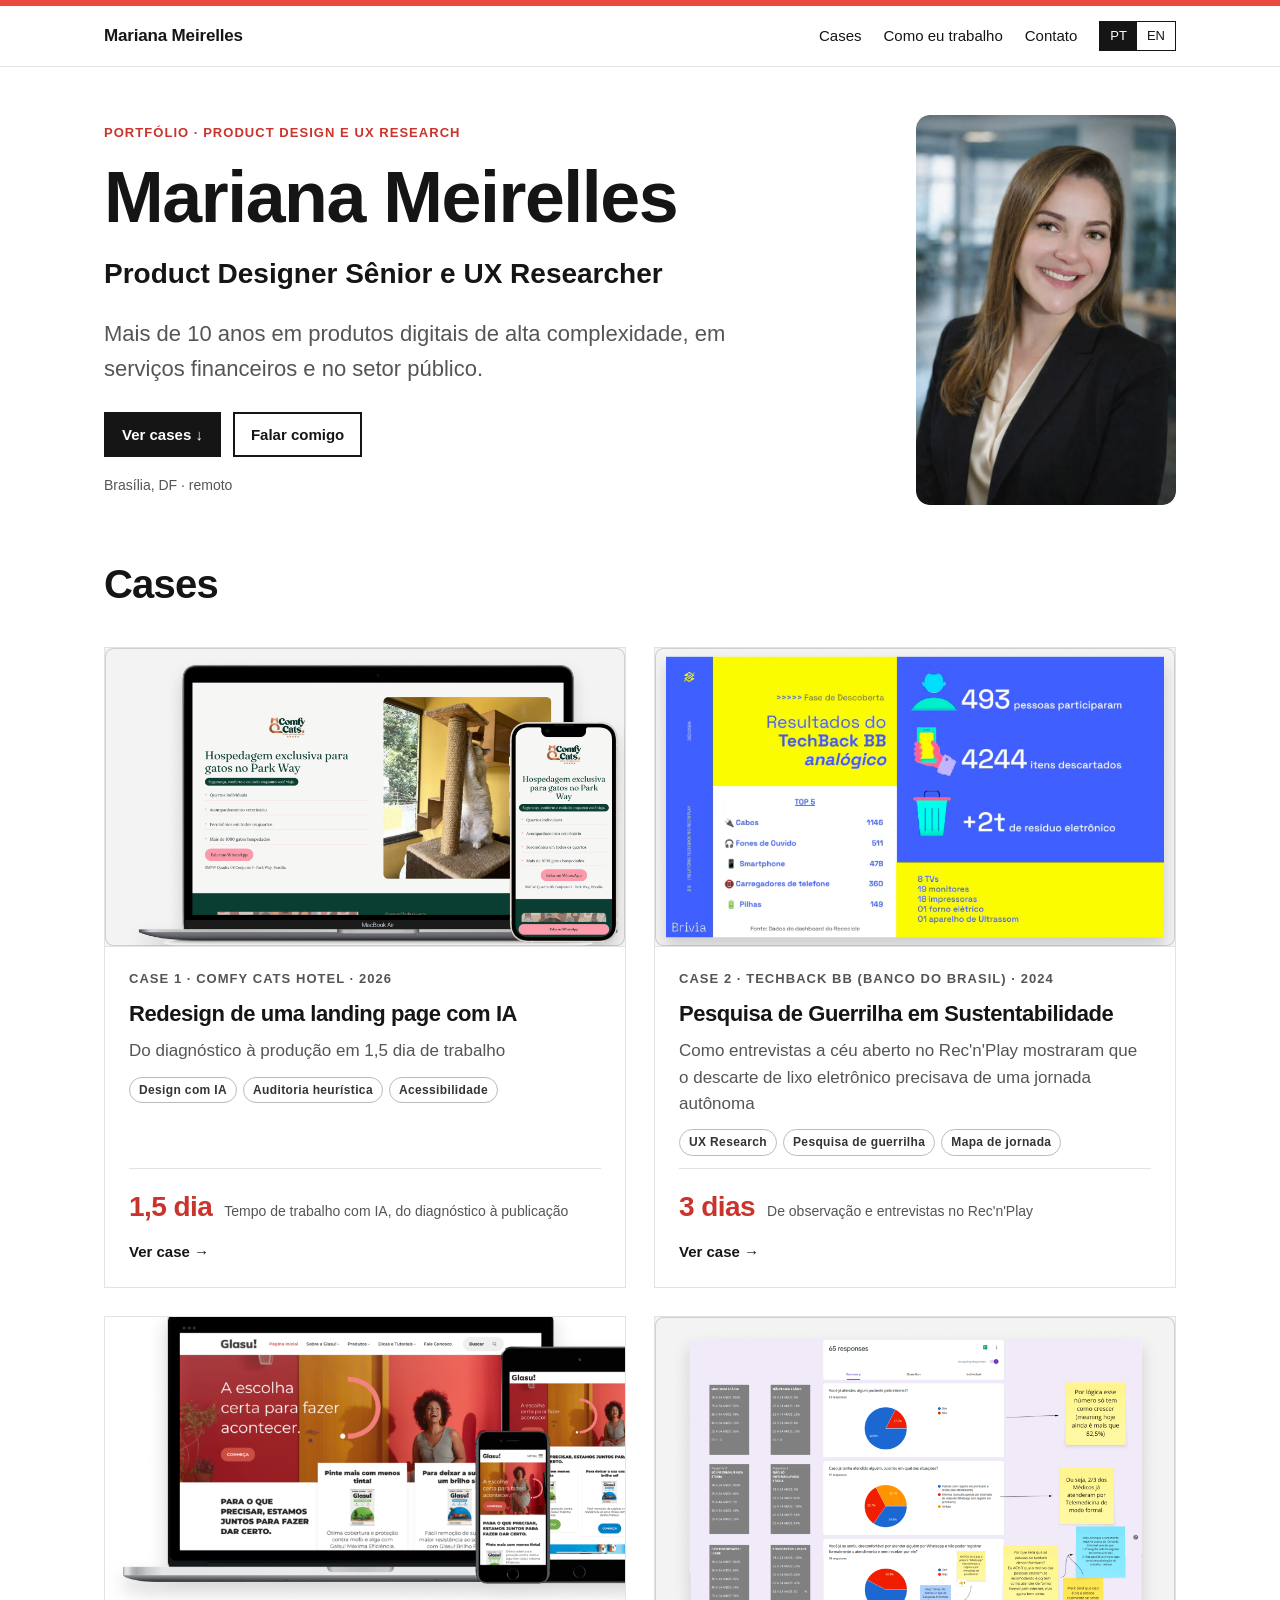
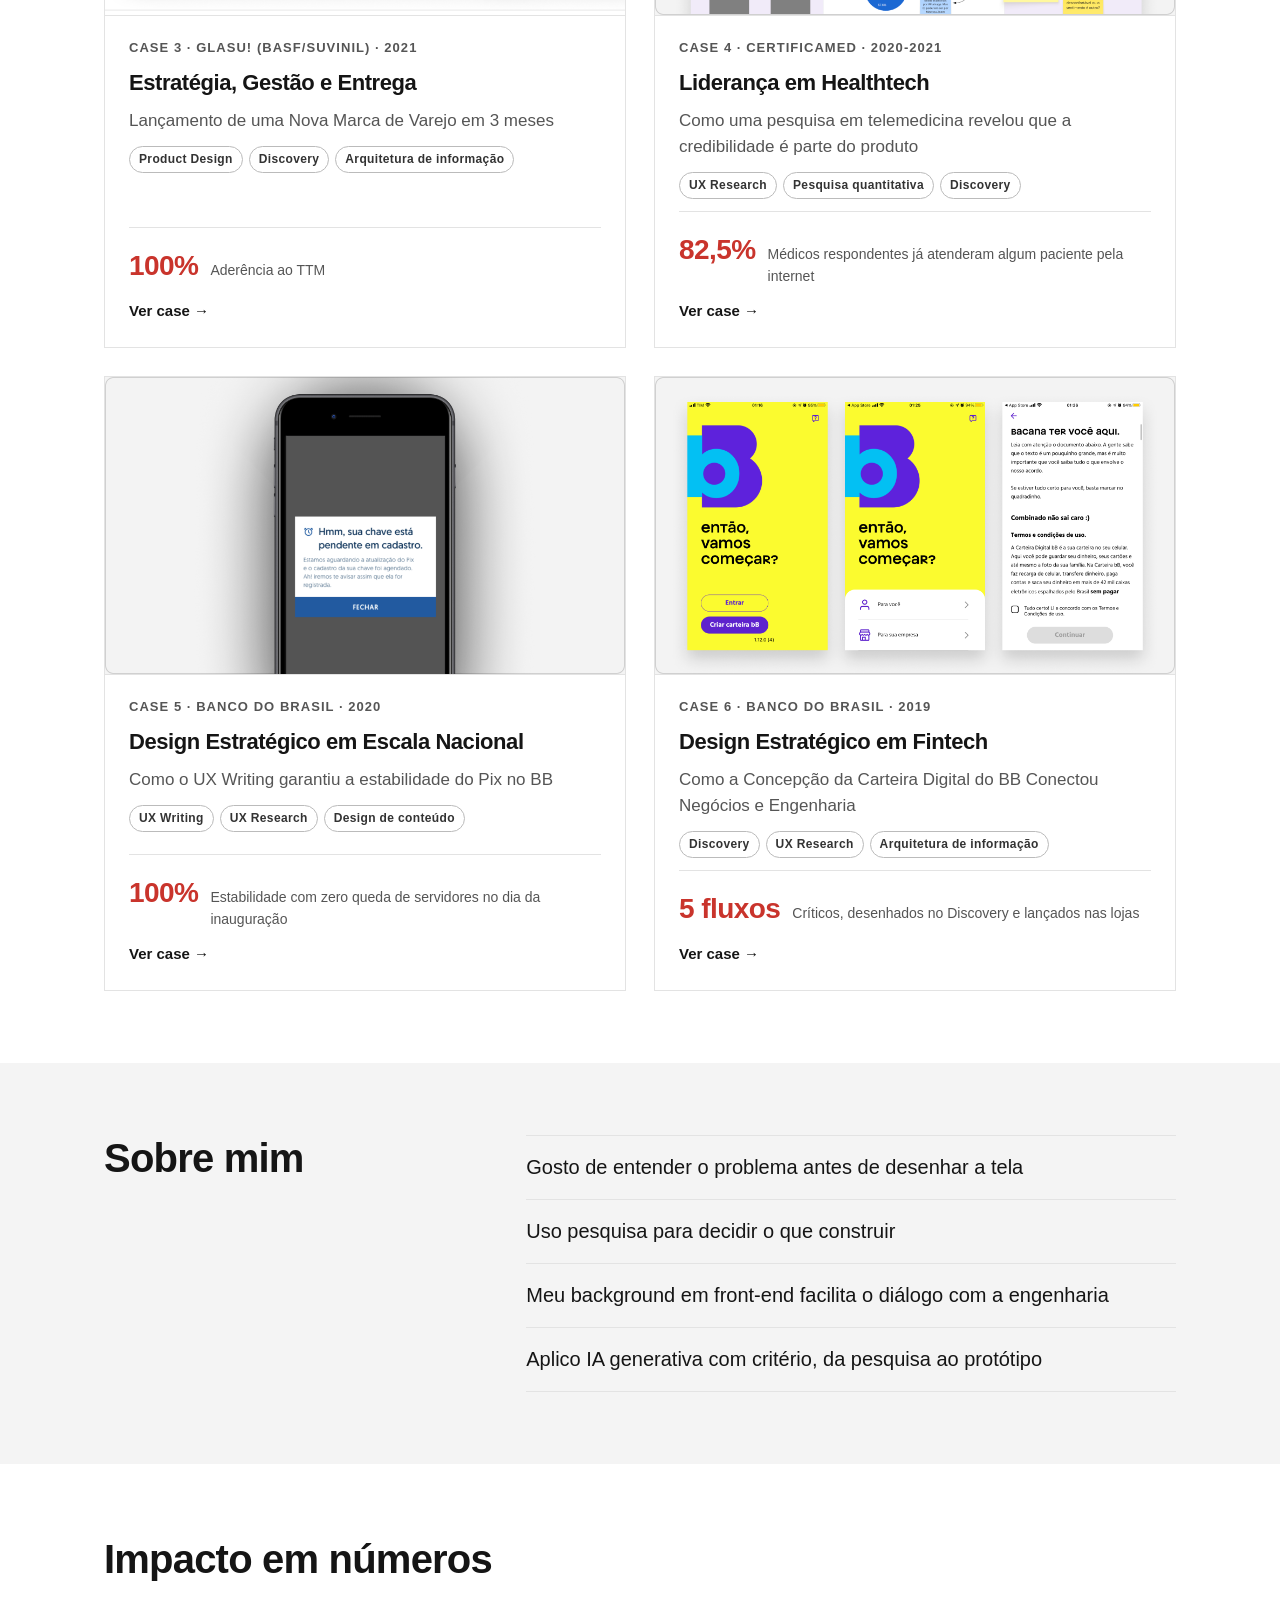
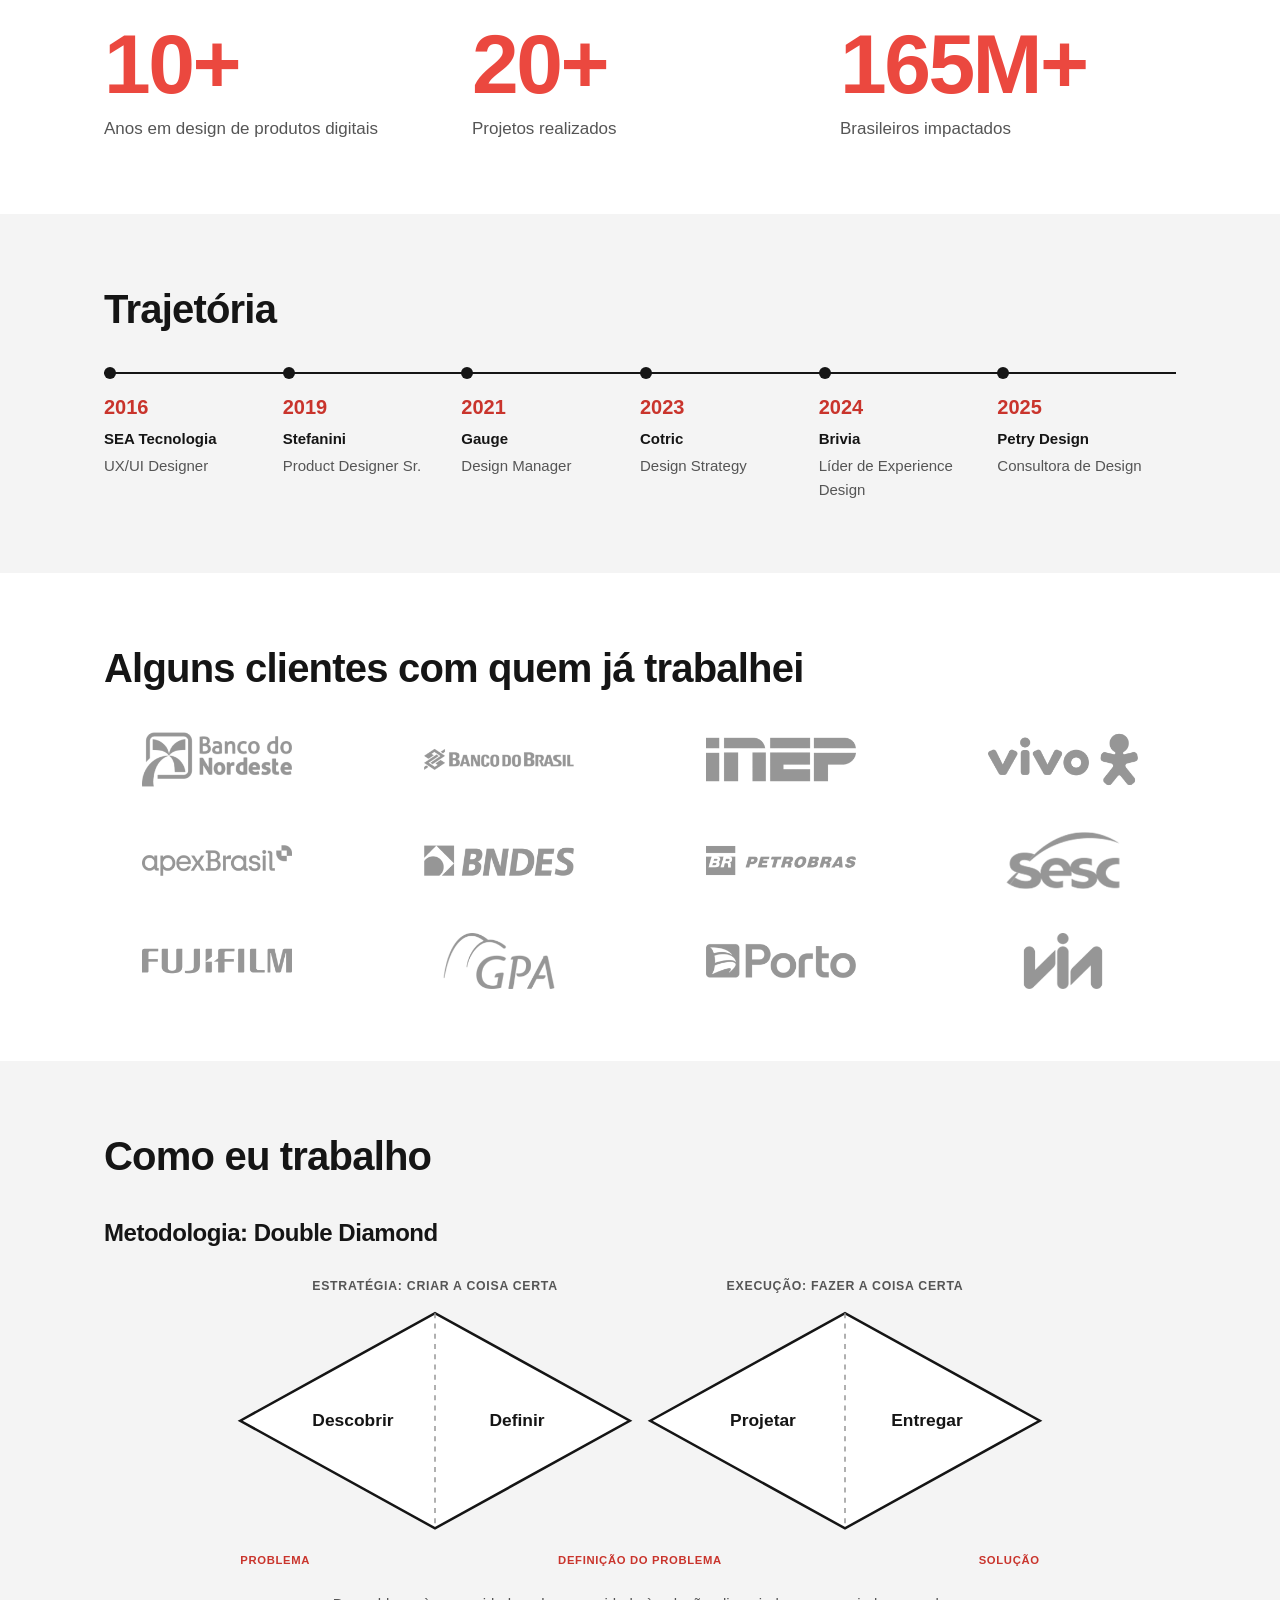
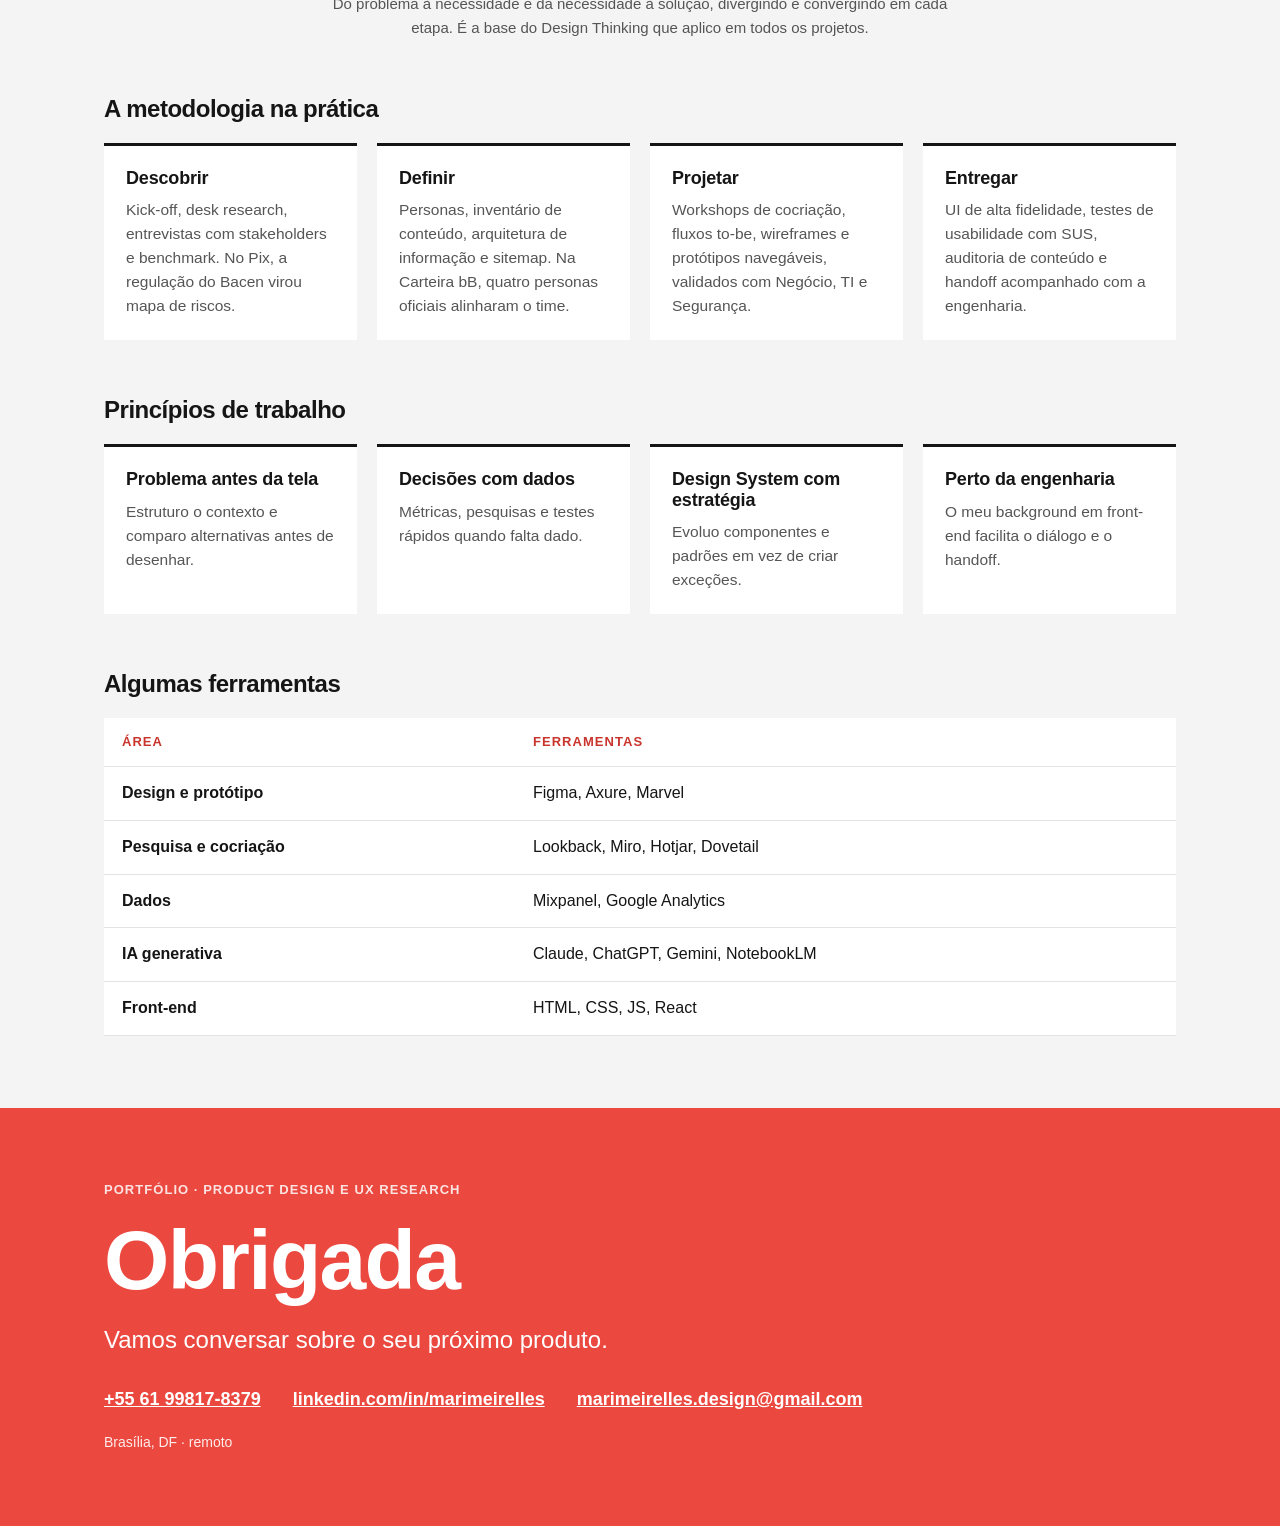
==== commit 278ff1ac: "Ordena os cases do mais recente ao mais antigo Co-Authored-By: Claude Opus 5.5 <noreply@anthropic.co" ====
--- a/index.html
+++ b/index.html
@@ -4,7 +4,7 @@
 <meta charset="utf-8">
 <meta name="viewport" content="width=device-width, initial-scale=1">
 <title>Mariana Meirelles · Product Designer Sênior e UX Researcher</title>
-<meta name="description" content="Portfólio de Mariana Meirelles, Product Designer Sênior e UX Researcher: cases de Comfy Cats Hotel, Pix, Carteira bB, CertificaMed, TechBack BB e Glasu!.">
+<meta name="description" content="Portfólio de Mariana Meirelles, Product Designer Sênior e UX Researcher: cases de Comfy Cats Hotel, TechBack BB, Glasu!, CertificaMed, Pix e Carteira bB.">
 <link rel="canonical" href="https://marimeirelles.github.io/works/">
 <link rel="alternate" hreflang="pt-BR" href="https://marimeirelles.github.io/works/">
 <link rel="alternate" hreflang="en" href="https://marimeirelles.github.io/works/en/">
@@ -13,7 +13,7 @@
 <meta property="og:type" content="website">
 <meta property="og:site_name" content="Mariana Meirelles">
 <meta property="og:title" content="Mariana Meirelles · Product Designer Sênior e UX Researcher">
-<meta property="og:description" content="Portfólio de Mariana Meirelles, Product Designer Sênior e UX Researcher: cases de Comfy Cats Hotel, Pix, Carteira bB, CertificaMed, TechBack BB e Glasu!.">
+<meta property="og:description" content="Portfólio de Mariana Meirelles, Product Designer Sênior e UX Researcher: cases de Comfy Cats Hotel, TechBack BB, Glasu!, CertificaMed, Pix e Carteira bB.">
 <meta property="og:url" content="https://marimeirelles.github.io/works/">
 <meta property="og:image" content="https://marimeirelles.github.io/works/img/og-pt.png">
 <meta property="og:image:width" content="1200">
@@ -54,36 +54,36 @@
 <h3>Redesign de uma landing page com IA</h3><p class="sub">Do diagnóstico à produção em 1,5 dia de trabalho</p>
 <ul class="tags"><li>Design com IA</li><li>Auditoria heurística</li><li>Acessibilidade</li></ul>
 <p class="hl"><strong>1,5 dia</strong><span>Tempo de trabalho com IA, do diagnóstico à publicação</span></p>
-<span class="more">Ver case <span aria-hidden="true">→</span></span></div></a><a class="case-card" href="pix.html">
-<div class="shot"><img src="img/pix-mensagem-chave-pendente.png" alt="" loading="lazy" width="964" height="552"></div>
-<div class="cbody"><p class="num">CASE 2 · BANCO DO BRASIL · 2020</p>
-<h3>Design Estratégico em Escala Nacional</h3><p class="sub">Como o UX Writing garantiu a estabilidade do Pix no BB</p>
-<ul class="tags"><li>UX Writing</li><li>UX Research</li><li>Design de conteúdo</li></ul>
-<p class="hl"><strong>100%</strong><span>Estabilidade com zero queda de servidores no dia da inauguração</span></p>
-<span class="more">Ver case <span aria-hidden="true">→</span></span></div></a><a class="case-card" href="carteira-bb.html">
-<div class="shot"><img src="img/carteira-layout-onboarding.png" alt="" loading="lazy" width="964" height="552"></div>
-<div class="cbody"><p class="num">CASE 3 · BANCO DO BRASIL · 2019</p>
-<h3>Design Estratégico em Fintech</h3><p class="sub">Como a Concepção da Carteira Digital do BB Conectou Negócios e Engenharia</p>
-<ul class="tags"><li>Discovery</li><li>UX Research</li><li>Arquitetura de informação</li></ul>
-<p class="hl"><strong>5 fluxos</strong><span>Críticos, desenhados no Discovery e lançados nas lojas</span></p>
+<span class="more">Ver case <span aria-hidden="true">→</span></span></div></a><a class="case-card" href="techback-bb.html">
+<div class="shot"><img src="img/techback-resultados.png" alt="" loading="lazy" width="964" height="552"></div>
+<div class="cbody"><p class="num">CASE 2 · TECHBACK BB (BANCO DO BRASIL) · 2024</p>
+<h3>Pesquisa de Guerrilha em Sustentabilidade</h3><p class="sub">Como entrevistas a céu aberto no Rec'n'Play mostraram que o descarte de lixo eletrônico precisava de uma jornada autônoma</p>
+<ul class="tags"><li>UX Research</li><li>Pesquisa de guerrilha</li><li>Mapa de jornada</li></ul>
+<p class="hl"><strong>3 dias</strong><span>De observação e entrevistas no Rec'n'Play</span></p>
+<span class="more">Ver case <span aria-hidden="true">→</span></span></div></a><a class="case-card" href="glasu.html">
+<div class="shot"><img src="img/glasu-capa.png" alt="" loading="lazy" width="964" height="552"></div>
+<div class="cbody"><p class="num">CASE 3 · GLASU! (BASF/SUVINIL) · 2021</p>
+<h3>Estratégia, Gestão e Entrega</h3><p class="sub">Lançamento de uma Nova Marca de Varejo em 3 meses</p>
+<ul class="tags"><li>Product Design</li><li>Discovery</li><li>Arquitetura de informação</li></ul>
+<p class="hl"><strong>100%</strong><span>Aderência ao TTM</span></p>
 <span class="more">Ver case <span aria-hidden="true">→</span></span></div></a><a class="case-card" href="certificamed.html">
 <div class="shot"><img src="img/certificamed-pesquisa-com-medicos.png" alt="" loading="lazy" width="964" height="552"></div>
 <div class="cbody"><p class="num">CASE 4 · CERTIFICAMED · 2020-2021</p>
 <h3>Liderança em Healthtech</h3><p class="sub">Como uma pesquisa em telemedicina revelou que a credibilidade é parte do produto</p>
 <ul class="tags"><li>UX Research</li><li>Pesquisa quantitativa</li><li>Discovery</li></ul>
 <p class="hl"><strong>82,5%</strong><span>Médicos respondentes já atenderam algum paciente pela internet</span></p>
-<span class="more">Ver case <span aria-hidden="true">→</span></span></div></a><a class="case-card" href="techback-bb.html">
-<div class="shot"><img src="img/techback-resultados.png" alt="" loading="lazy" width="964" height="552"></div>
-<div class="cbody"><p class="num">CASE 5 · TECHBACK BB (BANCO DO BRASIL) · 2024</p>
-<h3>Pesquisa de Guerrilha em Sustentabilidade</h3><p class="sub">Como entrevistas a céu aberto no Rec'n'Play mostraram que o descarte de lixo eletrônico precisava de uma jornada autônoma</p>
-<ul class="tags"><li>UX Research</li><li>Pesquisa de guerrilha</li><li>Mapa de jornada</li></ul>
-<p class="hl"><strong>3 dias</strong><span>De observação e entrevistas no Rec'n'Play</span></p>
-<span class="more">Ver case <span aria-hidden="true">→</span></span></div></a><a class="case-card" href="glasu.html">
-<div class="shot"><img src="img/glasu-capa.png" alt="" loading="lazy" width="964" height="552"></div>
-<div class="cbody"><p class="num">CASE 6 · GLASU! (BASF/SUVINIL) · 2021</p>
-<h3>Estratégia, Gestão e Entrega</h3><p class="sub">Lançamento de uma Nova Marca de Varejo em 3 meses</p>
-<ul class="tags"><li>Product Design</li><li>Discovery</li><li>Arquitetura de informação</li></ul>
-<p class="hl"><strong>100%</strong><span>Aderência ao TTM</span></p>
+<span class="more">Ver case <span aria-hidden="true">→</span></span></div></a><a class="case-card" href="pix.html">
+<div class="shot"><img src="img/pix-mensagem-chave-pendente.png" alt="" loading="lazy" width="964" height="552"></div>
+<div class="cbody"><p class="num">CASE 5 · BANCO DO BRASIL · 2020</p>
+<h3>Design Estratégico em Escala Nacional</h3><p class="sub">Como o UX Writing garantiu a estabilidade do Pix no BB</p>
+<ul class="tags"><li>UX Writing</li><li>UX Research</li><li>Design de conteúdo</li></ul>
+<p class="hl"><strong>100%</strong><span>Estabilidade com zero queda de servidores no dia da inauguração</span></p>
+<span class="more">Ver case <span aria-hidden="true">→</span></span></div></a><a class="case-card" href="carteira-bb.html">
+<div class="shot"><img src="img/carteira-layout-onboarding.png" alt="" loading="lazy" width="964" height="552"></div>
+<div class="cbody"><p class="num">CASE 6 · BANCO DO BRASIL · 2019</p>
+<h3>Design Estratégico em Fintech</h3><p class="sub">Como a Concepção da Carteira Digital do BB Conectou Negócios e Engenharia</p>
+<ul class="tags"><li>Discovery</li><li>UX Research</li><li>Arquitetura de informação</li></ul>
+<p class="hl"><strong>5 fluxos</strong><span>Críticos, desenhados no Discovery e lançados nas lojas</span></p>
 <span class="more">Ver case <span aria-hidden="true">→</span></span></div></a></div></div></section>
 <section class="sec gray"><div class="wrap two"><h2>Sobre mim</h2><ul class="about"><li>Gosto de entender o problema antes de desenhar a tela</li><li>Uso pesquisa para decidir o que construir</li><li>Meu background em front-end facilita o diálogo com a engenharia</li><li>Aplico IA generativa com critério, da pesquisa ao protótipo</li></ul></div></section>
 <section class="sec"><div class="wrap"><h2>Impacto em números</h2><div class="nums"><div><strong>10+</strong><span>Anos em design de produtos digitais</span></div><div><strong>20+</strong><span>Projetos realizados</span></div><div><strong>165M+</strong><span>Brasileiros impactados</span></div></div></div></section>
--- a/style.css
+++ b/style.css
@@ -26,8 +26,8 @@
 .kicker{font-size:13px;font-weight:700;letter-spacing:.08em;color:var(--red-d);margin:0 0 12px}
 .kicker.light{color:#fff;opacity:.85}
 h1,h2,h3,h4{line-height:1.15;letter-spacing:-.02em;margin:0}
-.hero{padding:96px 0 80px}
-.hero-grid{display:grid;grid-template-columns:1fr minmax(220px,320px);gap:56px;align-items:center}
+.hero{padding:48px 0 8px}
+.hero-grid{display:grid;grid-template-columns:1fr minmax(200px,260px);gap:56px;align-items:center}
 .photo{width:100%;border-radius:14px}
 .hero h1{font-size:clamp(40px,5.6vw,72px);font-weight:700}
 .role{font-size:clamp(20px,3vw,28px);font-weight:700;margin:14px 0 0}
@@ -36,7 +36,8 @@
 .sec{padding:72px 0}
 .sec.gray{background:var(--gray)}
 .sec h2{font-size:clamp(28px,4vw,40px);font-weight:700;margin-bottom:40px}
-.ctas{display:flex;flex-wrap:wrap;gap:12px;margin:30px 0 0}
+.ctas{display:flex;flex-wrap:wrap;gap:12px;margin:26px 0 0}
+#cases{padding-top:48px}
 .btn.ghost{background:#fff;color:var(--ink);border:2px solid var(--ink);padding:9px 16px}
 .btn.ghost:hover{background:var(--ink);color:#fff}
 .two{display:grid;grid-template-columns:1fr 1.7fr;gap:40px}
